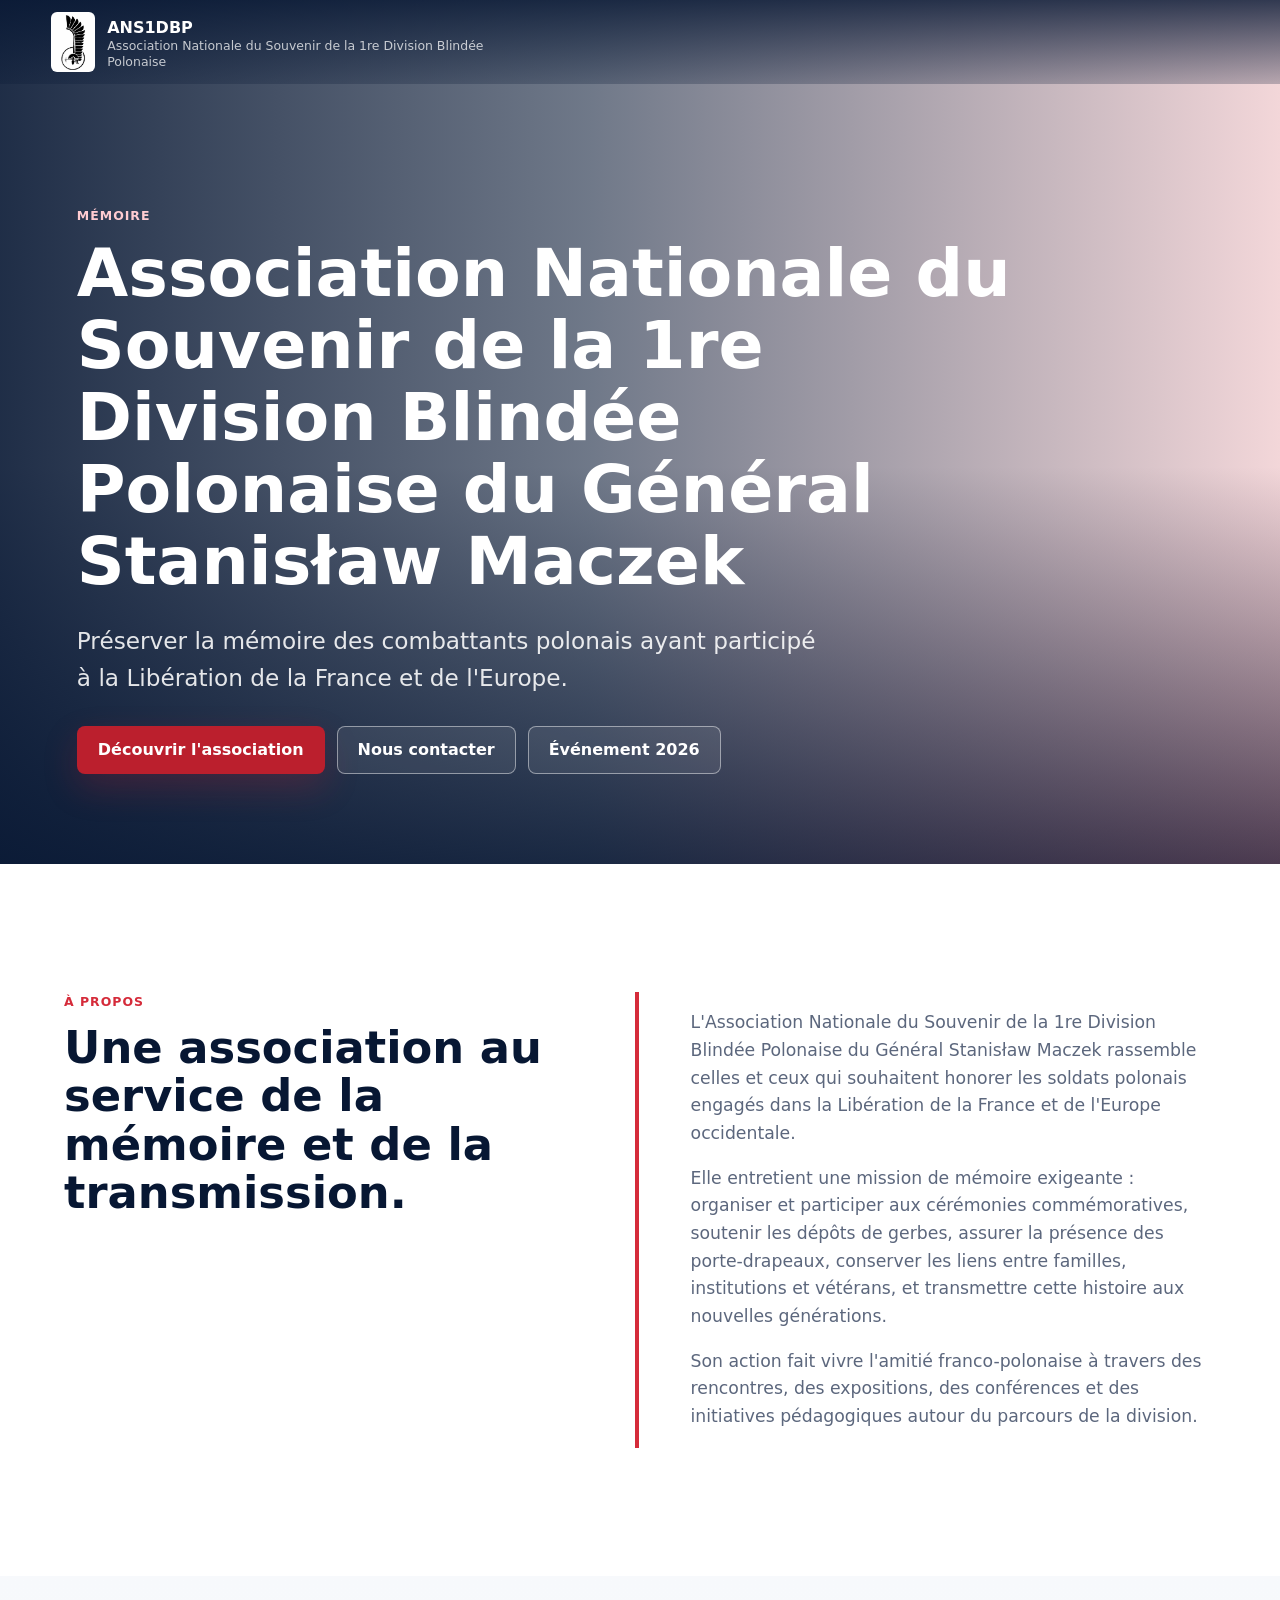
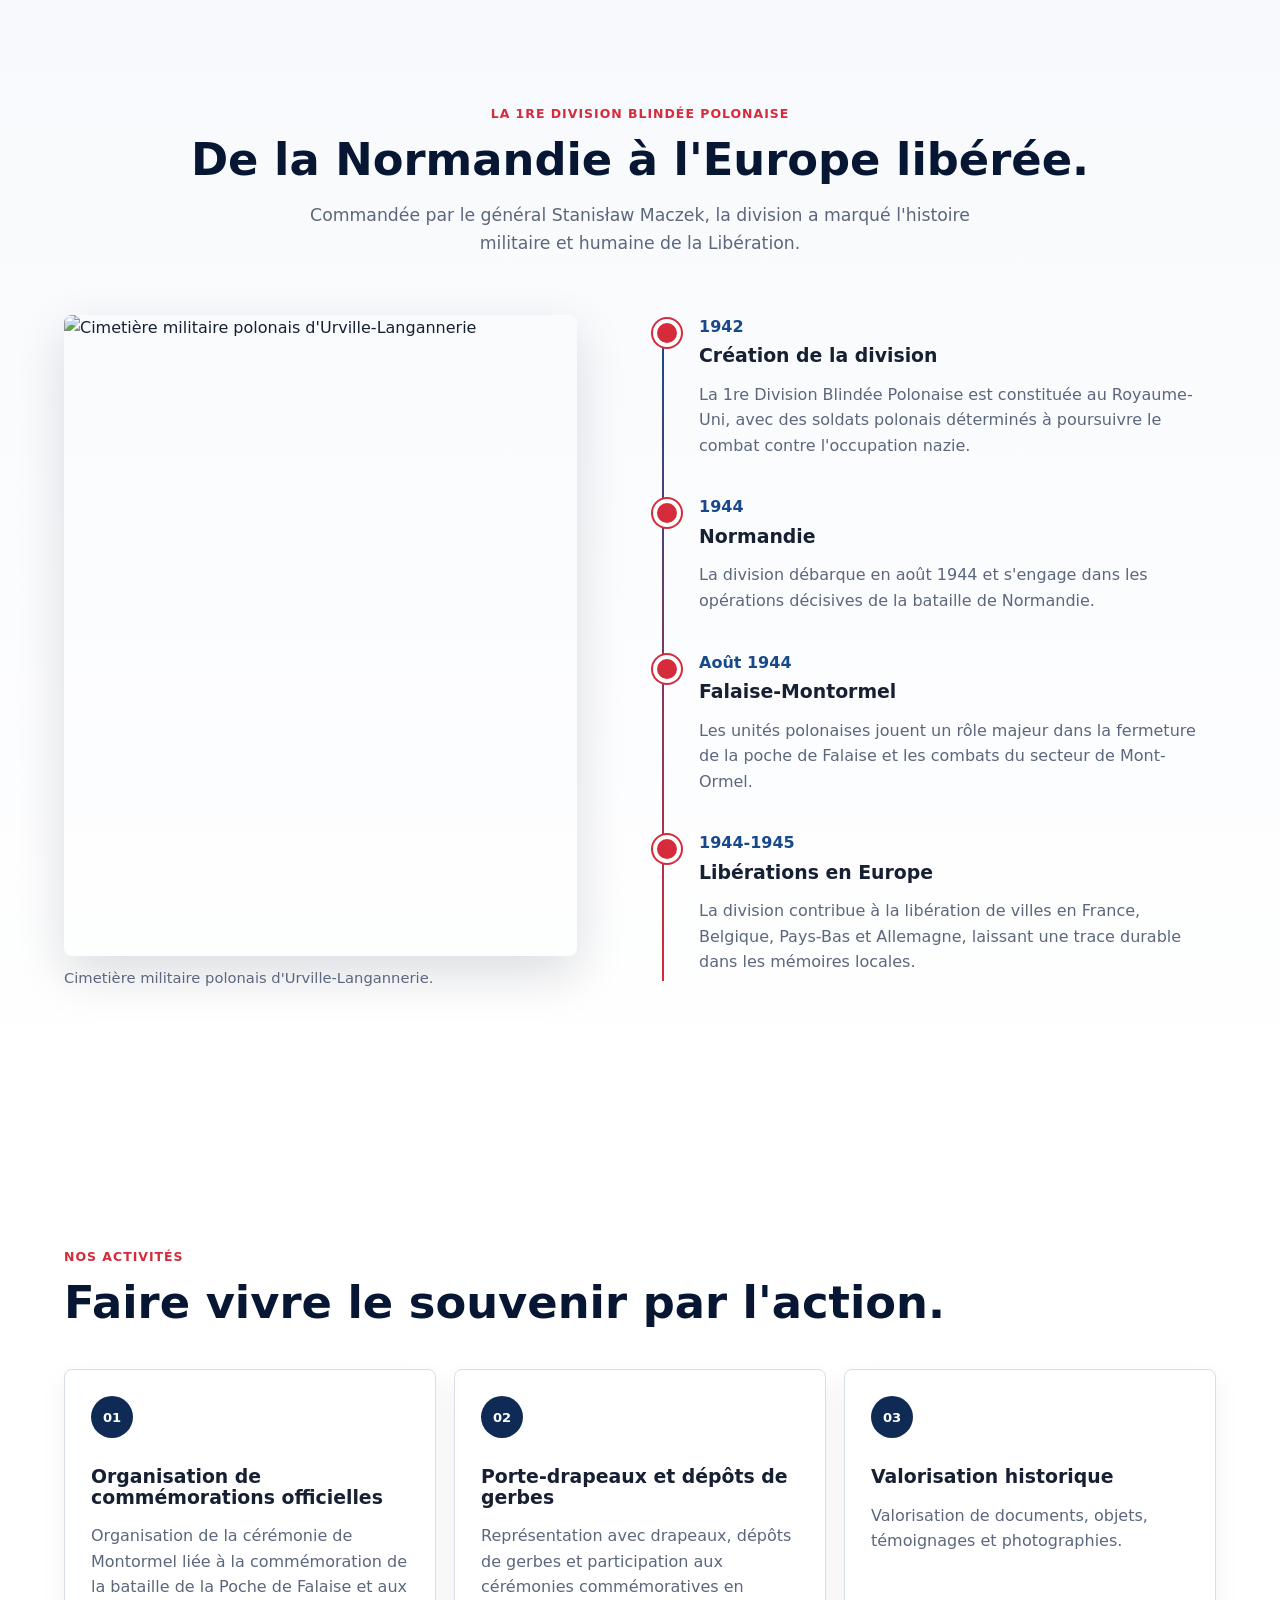
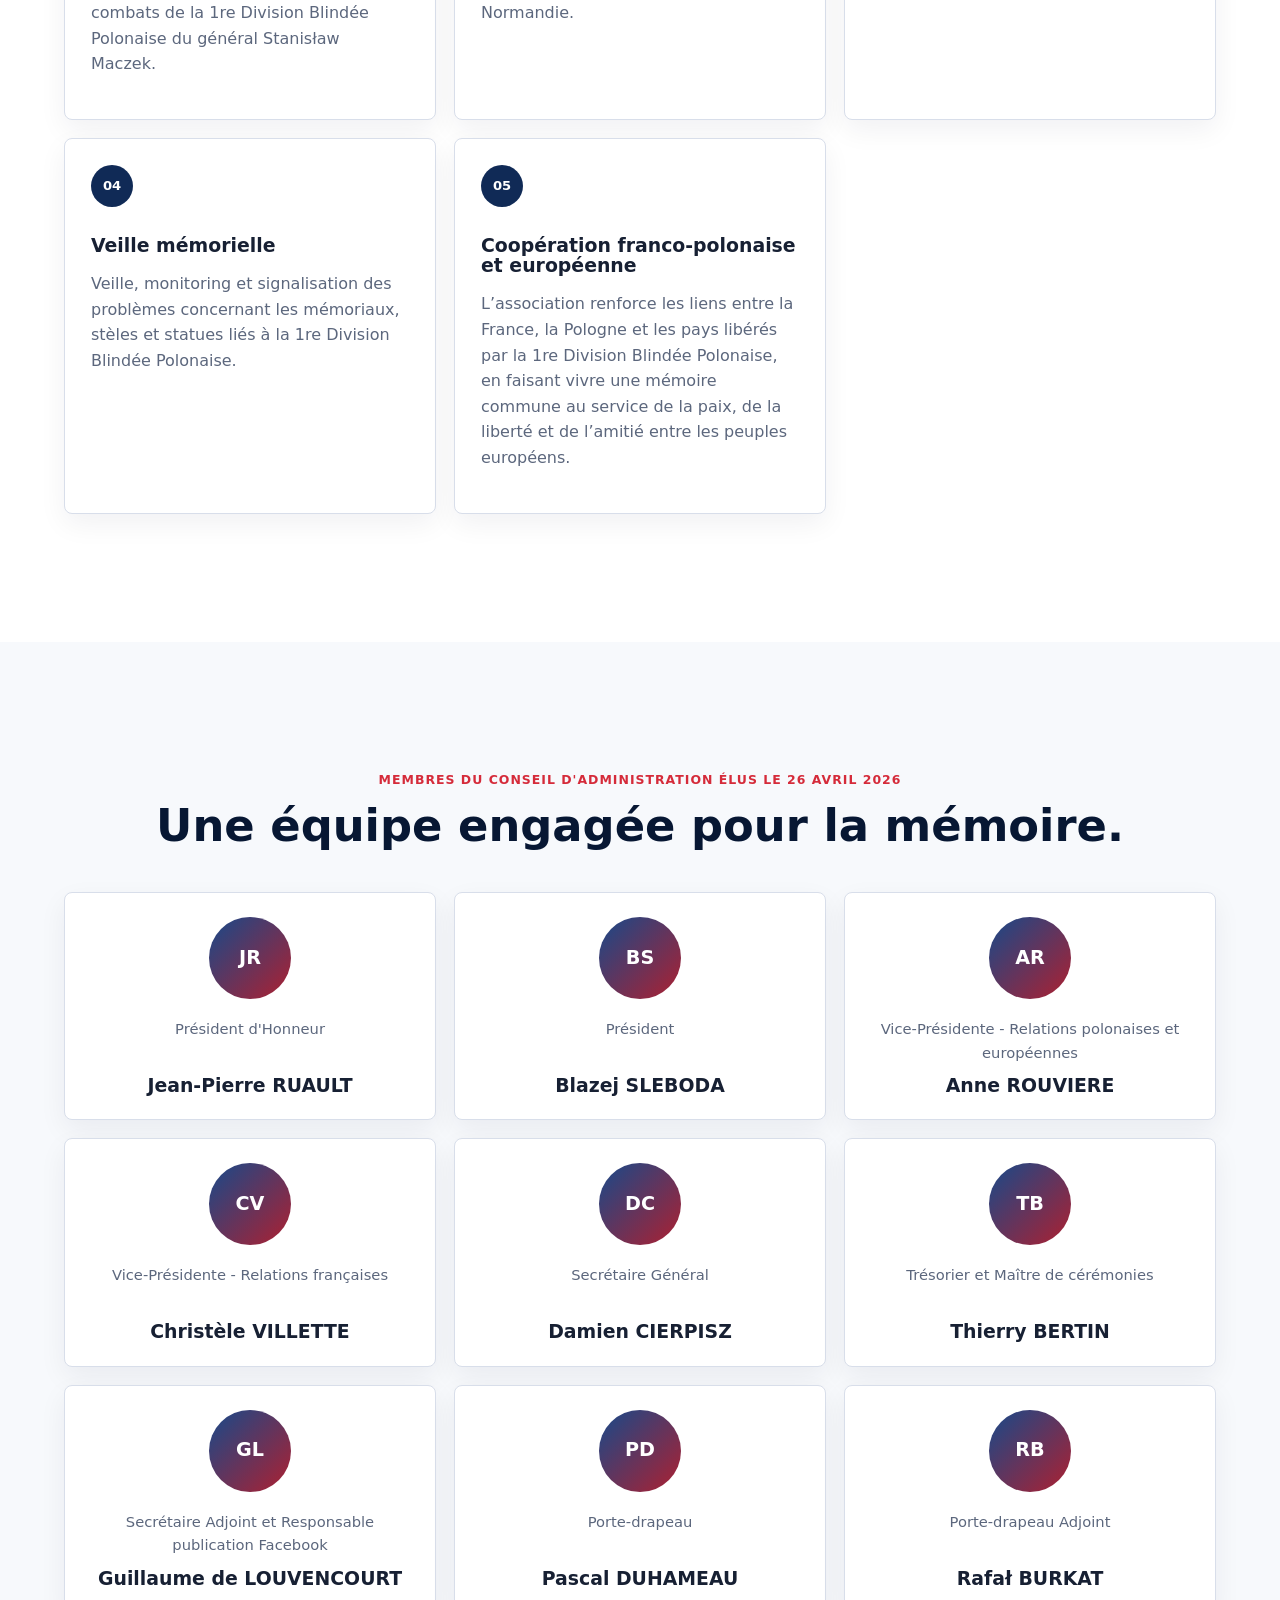
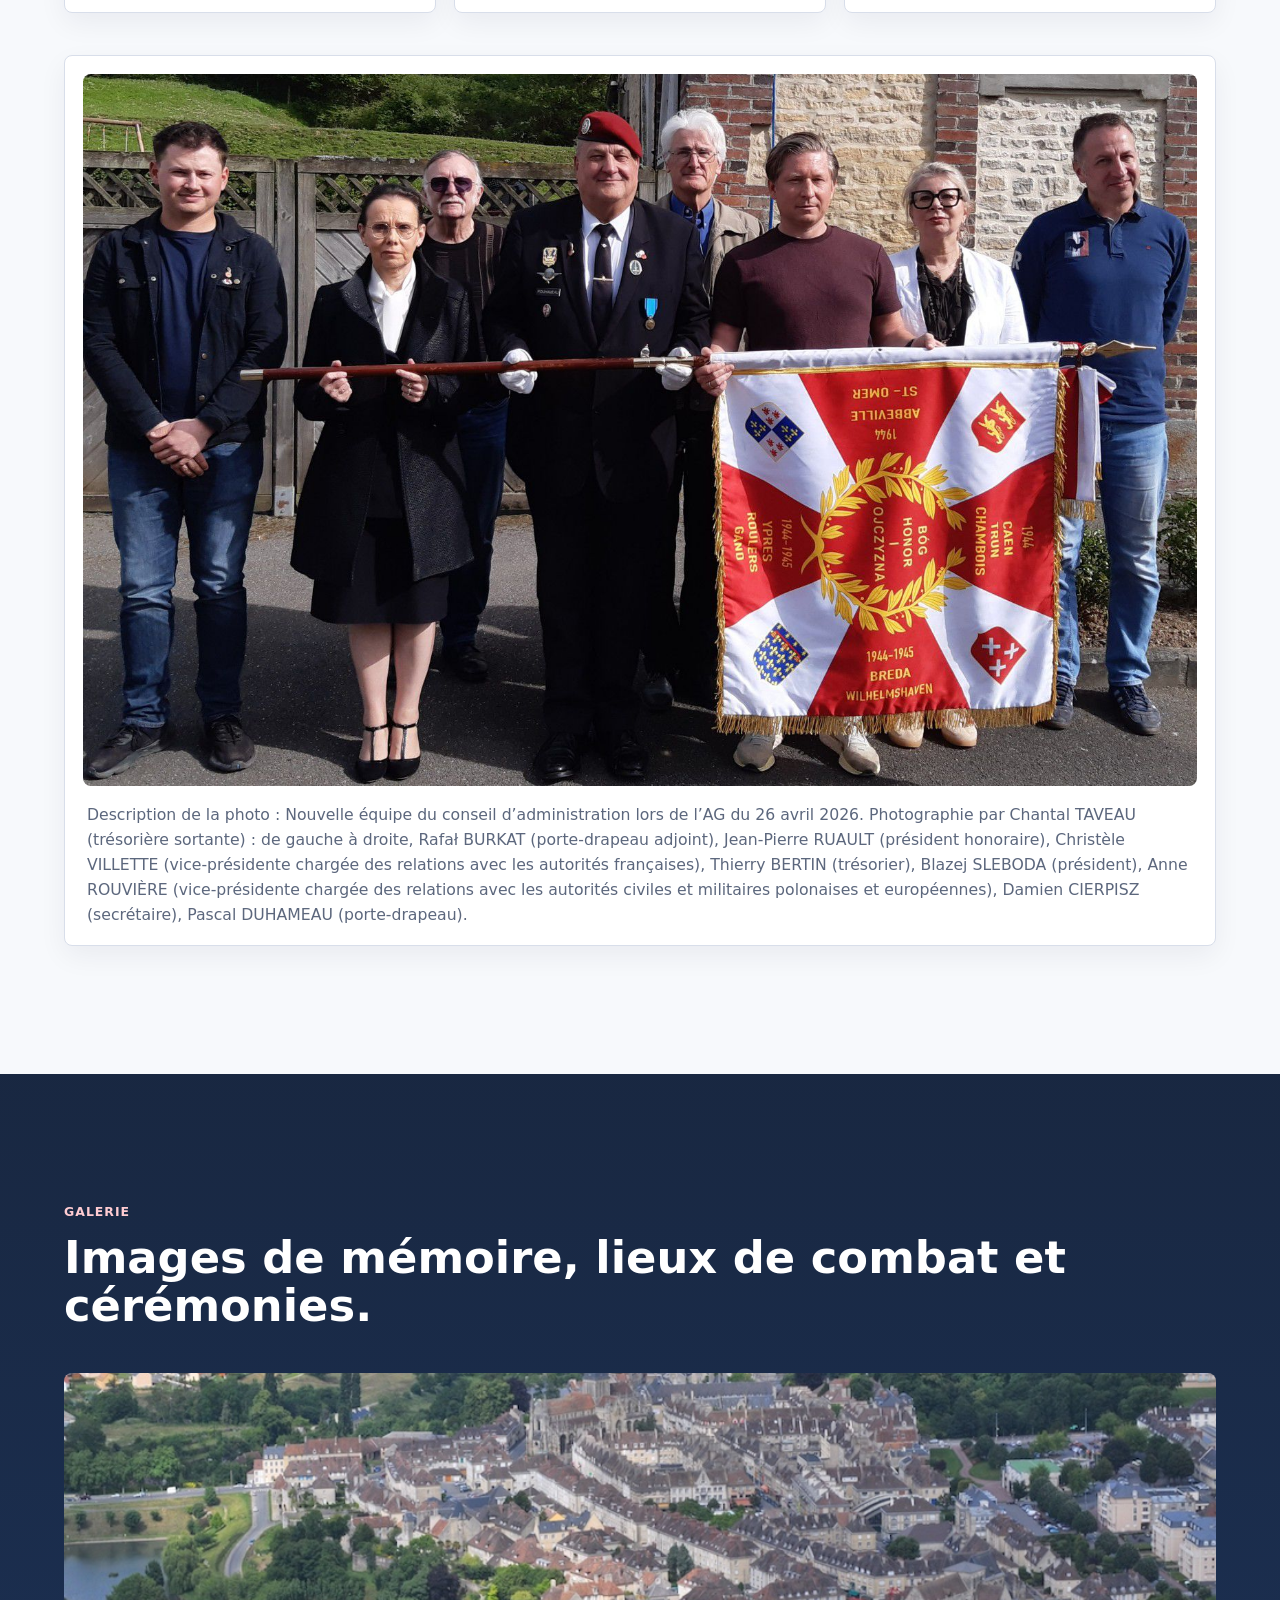
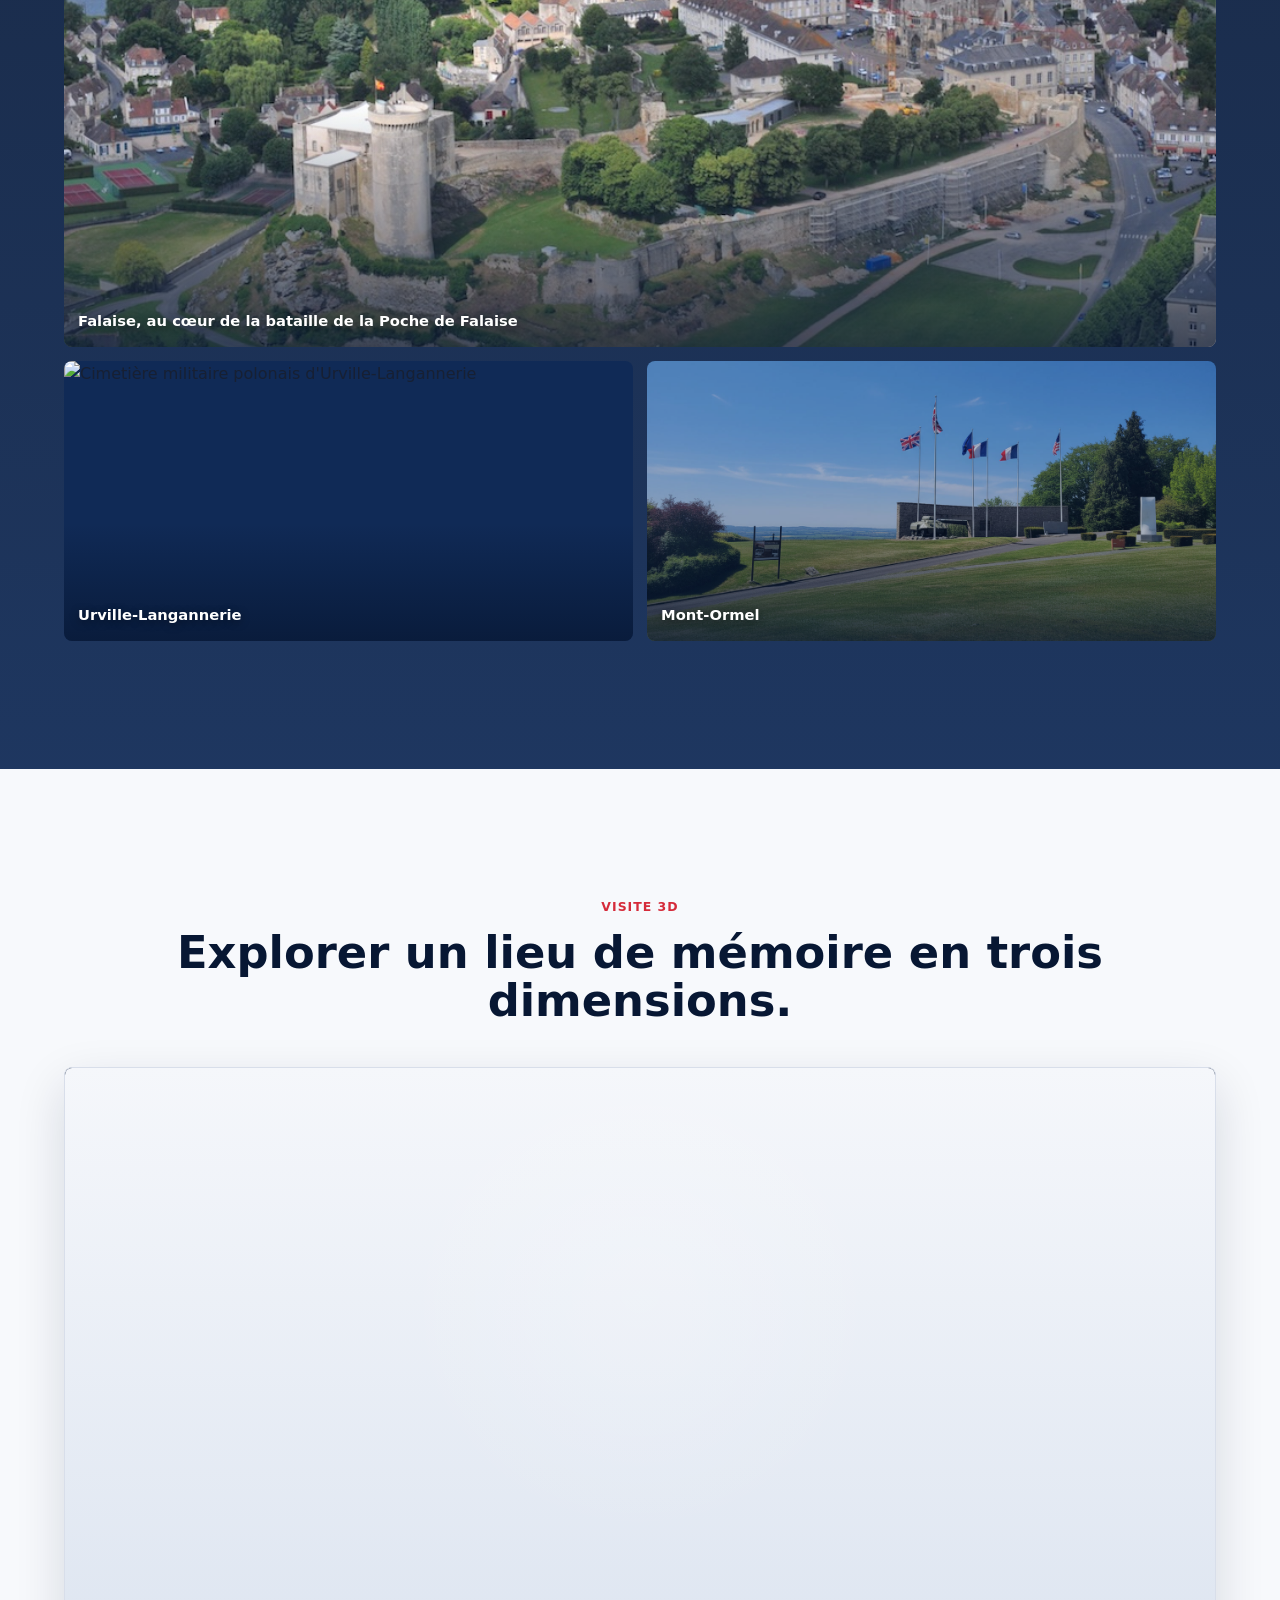
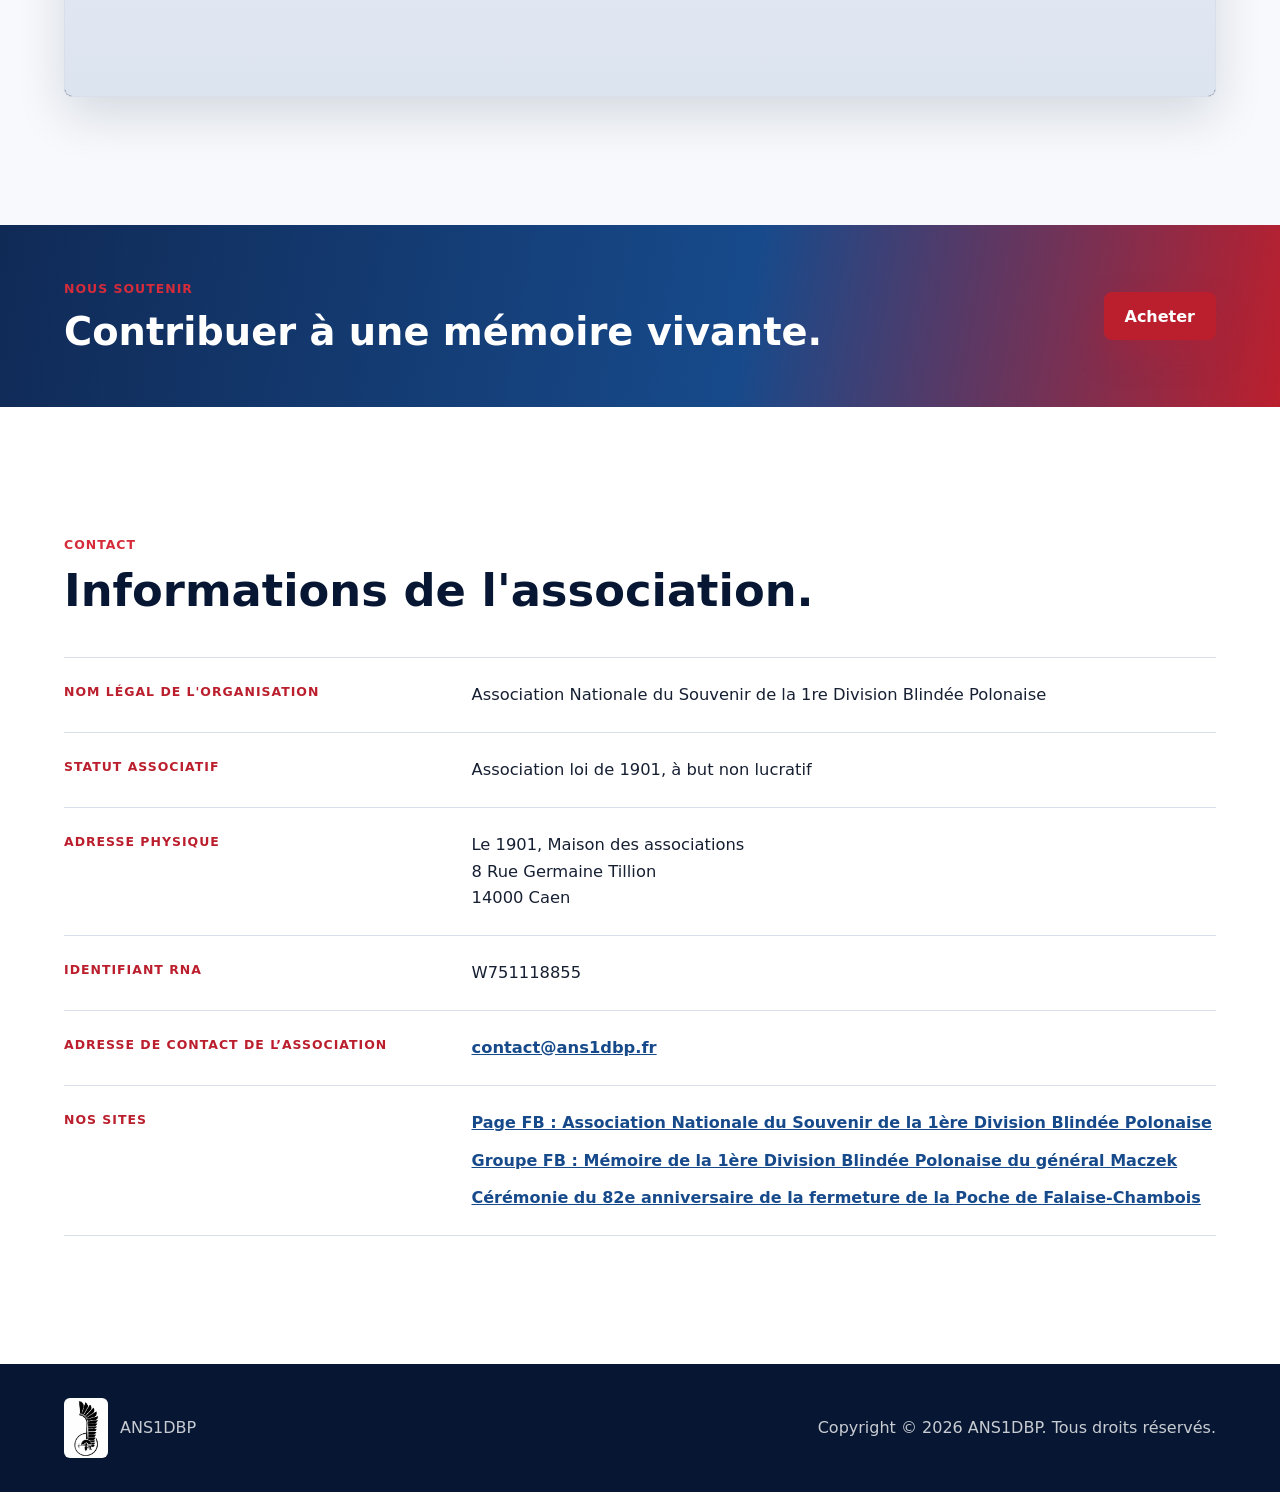
==== index.html @ 65d30155 "Improve and add informations" ====
<!doctype html>
<html lang="fr">
  <head>
    <meta charset="utf-8">
    <meta name="viewport" content="width=device-width, initial-scale=1">
    <title>ANS1DBP | Souvenir de la 1re Division Blindée Polonaise</title>
    <meta name="description" content="Site officiel de l'Association Nationale du Souvenir de la 1re Division Blindée Polonaise du Général Stanisław Maczek. Mémoire, cérémonies, transmission et amitié franco-polonaise.">
    <meta name="theme-color" content="#102a56">
    <meta property="og:title" content="Association Nationale du Souvenir de la 1re Division Blindée Polonaise">
    <meta property="og:description" content="Préserver la mémoire des combattants polonais ayant participé à la Libération de la France et de l'Europe.">
    <meta property="og:type" content="website">
    <meta property="og:image" content="assets/Monument_1st_armoured_polish_division_Normandy_Dday.jpg">
    <link rel="icon" href="favicon.svg" type="image/svg+xml">
    <link rel="preload" href="assets/Monument_1st_armoured_polish_division_Normandy_Dday.jpg" as="image">
    <link rel="stylesheet" href="styles.css?v=sites-list">
  </head>
  <body>
    <a class="skip-link" href="#main">Aller au contenu principal</a>

    <header class="site-header" data-header>
      <a class="brand" href="#accueil" aria-label="Accueil ANS1DBP">
        <img src="assets/1_pancerna_gen_Maczka.gif" alt="" width="44" height="60">
        <span>
          <strong>ANS1DBP</strong>
          <small>Association Nationale du Souvenir de la 1re Division Blindée Polonaise</small>
        </span>
      </a>
    </header>

    <main id="main">
      <section id="accueil" class="hero section-dark">
        <div class="hero-media" role="img" aria-label="Monument de la 1re Division Blindée Polonaise en Normandie"></div>
        <div class="hero-overlay"></div>
        <div class="hero-content reveal">
          <p class="kicker">Mémoire</p>
          <h1>Association Nationale du Souvenir de la 1re Division Blindée Polonaise du Général Stanisław Maczek</h1>
          <p class="hero-subtitle">Préserver la mémoire des combattants polonais ayant participé à la Libération de la France et de l'Europe.</p>
          <div class="hero-actions">
            <a class="button button-primary" href="#association">Découvrir l'association</a>
            <a class="button button-secondary" href="#contact">Nous contacter</a>
            <a class="button button-secondary" href="2026-invitation-urville.html" target="_blank" rel="noopener">Événement 2026</a>
          </div>
        </div>
      </section>

      <section id="association" class="section about-section">
        <div class="section-inner two-column">
          <div class="section-heading reveal">
            <p class="kicker">À propos</p>
            <h2>Une association au service de la mémoire et de la transmission.</h2>
          </div>
          <div class="text-panel reveal">
            <p>L'Association Nationale du Souvenir de la 1re Division Blindée Polonaise du Général Stanisław Maczek rassemble celles et ceux qui souhaitent honorer les soldats polonais engagés dans la Libération de la France et de l'Europe occidentale.</p>
            <p>Elle entretient une mission de mémoire exigeante : organiser et participer aux cérémonies commémoratives, soutenir les dépôts de gerbes, assurer la présence des porte-drapeaux, conserver les liens entre familles, institutions et vétérans, et transmettre cette histoire aux nouvelles générations.</p>
            <p>Son action fait vivre l'amitié franco-polonaise à travers des rencontres, des expositions, des conférences et des initiatives pédagogiques autour du parcours de la division.</p>
          </div>
        </div>
      </section>

      <section id="division" class="section history-section">
        <div class="section-inner">
          <div class="section-heading centered reveal">
            <p class="kicker">La 1re Division Blindée Polonaise</p>
            <h2>De la Normandie à l'Europe libérée.</h2>
            <p>Commandée par le général Stanisław Maczek, la division a marqué l'histoire militaire et humaine de la Libération.</p>
          </div>

          <div class="history-layout">
            <figure class="history-photo reveal">
              <img src="assets/Cimetière_polonais_de_Langannerie.jpg" alt="Cimetière militaire polonais d'Urville-Langannerie" loading="lazy">
              <figcaption>Cimetière militaire polonais d'Urville-Langannerie.</figcaption>
            </figure>
            <div class="timeline" aria-label="Frise chronologique de la 1re Division Blindée Polonaise">
              <article class="timeline-item reveal">
                <span class="timeline-year">1942</span>
                <h3>Création de la division</h3>
                <p>La 1re Division Blindée Polonaise est constituée au Royaume-Uni, avec des soldats polonais déterminés à poursuivre le combat contre l'occupation nazie.</p>
              </article>
              <article class="timeline-item reveal">
                <span class="timeline-year">1944</span>
                <h3>Normandie</h3>
                <p>La division débarque en août 1944 et s'engage dans les opérations décisives de la bataille de Normandie.</p>
              </article>
              <article class="timeline-item reveal">
                <span class="timeline-year">Août 1944</span>
                <h3>Falaise-Montormel</h3>
                <p>Les unités polonaises jouent un rôle majeur dans la fermeture de la poche de Falaise et les combats du secteur de Mont-Ormel.</p>
              </article>
              <article class="timeline-item reveal">
                <span class="timeline-year">1944-1945</span>
                <h3>Libérations en Europe</h3>
                <p>La division contribue à la libération de villes en France, Belgique, Pays-Bas et Allemagne, laissant une trace durable dans les mémoires locales.</p>
              </article>
            </div>
          </div>
        </div>
      </section>

      <section id="activites" class="section activities-section">
        <div class="section-inner">
          <div class="section-heading reveal">
            <p class="kicker">Nos activités</p>
            <h2>Faire vivre le souvenir par l'action.</h2>
          </div>
          <div class="card-grid">
            <article class="activity-card reveal"><span class="card-icon">01</span><h3>Organisation de commémorations officielles</h3><p>Organisation de la cérémonie de Montormel liée à la commémoration de la bataille de la Poche de Falaise et aux combats de la 1re Division Blindée Polonaise du général Stanisław Maczek.</p></article>
            <article class="activity-card reveal"><span class="card-icon">02</span><h3>Porte-drapeaux et dépôts de gerbes</h3><p>Représentation avec drapeaux, dépôts de gerbes et participation aux cérémonies commémoratives en Normandie.</p></article>
            <article class="activity-card reveal"><span class="card-icon">03</span><h3>Valorisation historique</h3><p>Valorisation de documents, objets, témoignages et photographies.</p></article>
            <article class="activity-card reveal"><span class="card-icon">04</span><h3>Veille mémorielle</h3><p>Veille, monitoring et signalisation des problèmes concernant les mémoriaux, stèles et statues liés à la 1re Division Blindée Polonaise.</p></article>
            <article class="activity-card reveal"><span class="card-icon">05</span><h3>Coopération franco-polonaise et européenne</h3><p>L’association renforce les liens entre la France, la Pologne et les pays libérés par la 1re Division Blindée Polonaise, en faisant vivre une mémoire commune au service de la paix, de la liberté et de l’amitié entre les peuples européens.</p></article>
          </div>
        </div>
      </section>

      <section id="bureau" class="section board-section">
        <div class="section-inner">
          <div class="section-heading centered reveal">
            <p class="kicker">Membres du conseil d'administration élus le 26 avril 2026</p>
            <h2>Une équipe engagée pour la mémoire.</h2>
          </div>
          <div class="board-grid">
            <article class="person-card reveal"><div class="avatar">JR</div><p>Président d'Honneur</p><h3>Jean-Pierre RUAULT</h3></article>
            <article class="person-card reveal"><div class="avatar">BS</div><p>Président</p><h3>Blazej SLEBODA</h3></article>
            <article class="person-card reveal"><div class="avatar">AR</div><p>Vice-Présidente - Relations polonaises et européennes</p><h3>Anne ROUVIERE</h3></article>
            <article class="person-card reveal"><div class="avatar">CV</div><p>Vice-Présidente - Relations françaises</p><h3>Christèle VILLETTE</h3></article>
            <article class="person-card reveal"><div class="avatar">DC</div><p>Secrétaire Général</p><h3>Damien CIERPISZ</h3></article>
            <article class="person-card reveal"><div class="avatar">TB</div><p>Trésorier et Maître de cérémonies</p><h3>Thierry BERTIN</h3></article>
            <article class="person-card reveal"><div class="avatar">GL</div><p>Secrétaire Adjoint et Responsable publication Facebook</p><h3>Guillaume de LOUVENCOURT</h3></article>
            <article class="person-card reveal"><div class="avatar">PD</div><p>Porte-drapeau</p><h3>Pascal DUHAMEAU</h3></article>
            <article class="person-card reveal"><div class="avatar">RB</div><p>Porte-drapeau Adjoint</p><h3>Rafał BURKAT</h3></article>
          </div>
          <figure class="board-photo reveal">
            <img src="assets/ANS1DBP_CA_2026_04_26.jpeg" alt="Nouvelle équipe du conseil d'administration de l'ANS1DBP lors de l'assemblée générale du 26 avril 2026" loading="lazy">
            <figcaption>Description de la photo : Nouvelle équipe du conseil d’administration lors de l’AG du 26 avril 2026. Photographie par Chantal TAVEAU (trésorière sortante) : de gauche à droite, Rafał BURKAT (porte-drapeau adjoint), Jean-Pierre RUAULT (président honoraire), Christèle VILLETTE (vice-présidente chargée des relations avec les autorités françaises), Thierry BERTIN (trésorier), Blazej SLEBODA (président), Anne ROUVIÈRE (vice-présidente chargée des relations avec les autorités civiles et militaires polonaises et européennes), Damien CIERPISZ (secrétaire), Pascal DUHAMEAU (porte-drapeau).</figcaption>
          </figure>
        </div>
      </section>

      <section id="galerie" class="section gallery-section section-dark">
        <div class="section-inner">
          <div class="section-heading reveal">
            <p class="kicker">Galerie</p>
            <h2>Images de mémoire, lieux de combat et cérémonies.</h2>
          </div>
          <div class="gallery-grid">
            <figure class="gallery-item large reveal"><img src="assets/Chateau_de_falaise_et_centre.jpeg" alt="Château de Falaise et centre-ville" loading="lazy"><figcaption>Falaise, au cœur de la bataille de la Poche de Falaise</figcaption></figure>
            <figure class="gallery-item reveal"><img src="assets/Cimetière_polonais_de_Langannerie.jpg" alt="Cimetière militaire polonais d'Urville-Langannerie" loading="lazy"><figcaption>Urville-Langannerie</figcaption></figure>
            <figure class="gallery-item reveal image-backed montormel"><figcaption>Mont-Ormel</figcaption></figure>
          </div>
        </div>
      </section>

      <section id="visite-3d" class="section polycam-section">
        <div class="section-inner">
          <div class="section-heading centered reveal">
            <p class="kicker">Visite 3D</p>
            <h2>Explorer un lieu de mémoire en trois dimensions.</h2>
          </div>
          <div class="polycam-frame reveal">
            <model-viewer
              src="assets/22_05_2026_gen_maczek.glb"
              alt="Modèle 3D du monument du général Maczek"
              camera-controls
              auto-rotate
              shadow-intensity="0.8"
              exposure="1"
              loading="lazy"></model-viewer>
          </div>
        </div>
      </section>

      <section id="soutenir" class="support-band">
        <div class="section-inner support-content reveal">
          <div>
            <p class="kicker">Nous soutenir</p>
            <h2>Contribuer à une mémoire vivante.</h2>
          </div>
          <div class="support-actions" aria-label="Actions de soutien">
            <a class="button button-primary" href="#contact">Acheter</a>
          </div>
        </div>
      </section>

      <section id="contact" class="section contact-section">
        <div class="section-inner">
          <div class="section-heading reveal">
            <p class="kicker">Contact</p>
            <h2>Informations de l'association.</h2>
          </div>
          <div class="contact-details reveal" role="list">
            <article class="contact-card" role="listitem">
              <span class="contact-label">Nom légal de l'organisation</span>
              <p>Association Nationale du Souvenir de la 1re Division Blindée Polonaise</p>
            </article>
            <article class="contact-card" role="listitem">
              <span class="contact-label">Statut associatif</span>
              <p>Association loi de 1901, à but non lucratif</p>
            </article>
            <article class="contact-card" role="listitem">
              <span class="contact-label">Adresse physique</span>
              <p>Le 1901, Maison des associations<br>8 Rue Germaine Tillion<br>14000 Caen</p>
            </article>
            <article class="contact-card" role="listitem">
              <span class="contact-label">Identifiant RNA</span>
              <p>W751118855</p>
            </article>
            <article class="contact-card" role="listitem">
              <span class="contact-label">Adresse de contact de l’association</span>
              <p><a href="mailto:contact@ans1dbp.fr">contact@ans1dbp.fr</a></p>
            </article>
            <article class="contact-card social-card" role="listitem">
              <span class="contact-label">Nos sites</span>
              <ul class="site-list">
                <li>
                  <a href="https://www.facebook.com/ans1dbp" rel="noopener">Page FB : Association Nationale du Souvenir de la 1ère Division Blindée Polonaise</a>
                </li>
                <li>
                  <a href="https://www.facebook.com/groups/1500442536838044" rel="noopener">Groupe FB : Mémoire de la 1ère Division Blindée Polonaise du général Maczek</a>
                </li>
                <li>
                  <a href="2026-invitation-urville.html" target="_blank" rel="noopener">Cérémonie du 82e anniversaire de la fermeture de la Poche de Falaise-Chambois</a>
                </li>
              </ul>
            </article>
          </div>
        </div>
      </section>
    </main>

    <footer class="site-footer">
      <div class="footer-inner">
        <a class="footer-brand" href="#accueil">
          <img src="assets/1_pancerna_gen_Maczka.gif" alt="" width="38" height="52">
          <span>ANS1DBP</span>
        </a>
        <p>Copyright © <span data-year></span> ANS1DBP. Tous droits réservés.</p>
      </div>
    </footer>

    <script type="module" src="https://unpkg.com/@google/model-viewer/dist/model-viewer.min.js"></script>
    <script src="script.js"></script>
    <elevenlabs-convai agent-id="agent_2101kt4h9e4yehzry2tjf9kcpa4r"></elevenlabs-convai><script src="https://unpkg.com/@elevenlabs/convai-widget-embed" async type="text/javascript"></script>
  </body>
</html>
---- styles.css ----
:root {
  --blue-950: #071733;
  --blue-900: #102a56;
  --blue-700: #174a8b;
  --blue-100: #eaf1fb;
  --red-700: #bb1f2d;
  --red-600: #d52b3a;
  --white: #ffffff;
  --ink: #172033;
  --muted: #5c677d;
  --line: #d8deea;
  --surface: #f7f9fc;
  --shadow: 0 18px 50px rgba(7, 23, 51, 0.14);
  --radius: 8px;
  --header-height: 82px;
}

* {
  box-sizing: border-box;
}

html {
  scroll-behavior: smooth;
  scroll-padding-top: 0;
}

body {
  margin: 0;
  color: var(--ink);
  background: var(--white);
  font-family: Inter, ui-sans-serif, system-ui, -apple-system, BlinkMacSystemFont, "Segoe UI", sans-serif;
  line-height: 1.6;
}

img {
  display: block;
  max-width: 100%;
}

a {
  color: inherit;
}

button,
input,
textarea {
  font: inherit;
}

:focus-visible {
  outline: 3px solid rgba(213, 43, 58, 0.5);
  outline-offset: 3px;
}

.skip-link {
  position: fixed;
  left: 16px;
  top: 12px;
  z-index: 100;
  transform: translateY(-150%);
  background: var(--white);
  color: var(--blue-900);
  padding: 10px 14px;
  border-radius: var(--radius);
  font-weight: 800;
}

.skip-link:focus {
  transform: translateY(0);
}

.site-header {
  position: absolute;
  inset: 0 0 auto;
  z-index: 50;
  min-height: var(--header-height);
  display: flex;
  align-items: center;
  justify-content: flex-start;
  gap: 24px;
  padding: 12px clamp(18px, 4vw, 56px);
  color: var(--white);
  background: linear-gradient(180deg, rgba(7, 23, 51, 0.82), rgba(7, 23, 51, 0.25));
}

.brand,
.footer-brand {
  display: inline-flex;
  align-items: center;
  gap: 12px;
  text-decoration: none;
}

.brand span {
  max-width: min(430px, 42vw);
}

.brand img,
.footer-brand img {
  width: 44px;
  height: 60px;
  border-radius: 6px;
  object-fit: contain;
}

.brand strong,
.footer-brand span {
  display: block;
  font-size: 1rem;
  letter-spacing: 0;
}

.brand small {
  display: block;
  color: rgba(255, 255, 255, 0.74);
  font-size: 0.78rem;
  line-height: 1.25;
  margin-top: -2px;
}

.hero {
  position: relative;
  min-height: 96svh;
  display: grid;
  align-items: end;
  overflow: hidden;
  padding: 150px clamp(20px, 6vw, 80px) 90px;
}

.hero-media,
.hero-overlay {
  position: absolute;
  inset: 0;
}

.hero-media {
  background-image: url("assets/Monument_1st_armoured_polish_division_Normandy_Dday.jpg");
  background-size: cover;
  background-position: center 32%;
  transform: scale(1.02);
}

.hero-overlay {
  background:
    linear-gradient(90deg, rgba(7, 23, 51, 0.9), rgba(7, 23, 51, 0.58) 46%, rgba(187, 31, 45, 0.18)),
    linear-gradient(0deg, rgba(7, 23, 51, 0.82), transparent 46%);
}

.hero-content {
  position: relative;
  max-width: 1080px;
  color: var(--white);
}

.kicker {
  margin: 0 0 12px;
  color: var(--red-600);
  font-size: 0.78rem;
  font-weight: 900;
  letter-spacing: 0.08em;
  text-transform: uppercase;
}

.section-dark .kicker,
.hero .kicker {
  color: #ffccd2;
}

h1,
h2,
h3,
p {
  overflow-wrap: anywhere;
}

h1,
h2,
h3 {
  margin: 0;
  line-height: 1.08;
}

h1 {
  max-width: 980px;
  font-size: clamp(2.15rem, 5.2vw, 5.7rem);
  font-weight: 900;
}

h2 {
  font-size: clamp(2rem, 3.5vw, 4rem);
  font-weight: 900;
  color: var(--blue-950);
}

h3 {
  font-size: 1.18rem;
}

.hero-subtitle {
  max-width: 760px;
  margin: 24px 0 0;
  font-size: clamp(1.08rem, 2vw, 1.45rem);
  color: rgba(255, 255, 255, 0.88);
}

.button {
  display: inline-flex;
  align-items: center;
  justify-content: center;
  min-height: 48px;
  padding: 12px 20px;
  border: 1px solid transparent;
  border-radius: var(--radius);
  text-decoration: none;
  font-weight: 850;
  line-height: 1.2;
  transition: transform 160ms ease, background 160ms ease, border-color 160ms ease;
}

.button:hover {
  transform: translateY(-2px);
}

.button-primary {
  color: var(--white);
  background: var(--red-700);
  box-shadow: 0 14px 34px rgba(187, 31, 45, 0.24);
}

.button-secondary {
  color: var(--white);
  border-color: rgba(255, 255, 255, 0.46);
  background: rgba(255, 255, 255, 0.08);
}

.button-light {
  color: var(--blue-900);
  background: var(--white);
}

.button-outline {
  color: var(--white);
  border-color: rgba(255, 255, 255, 0.45);
}

.hero-actions,
.support-actions {
  display: flex;
  flex-wrap: wrap;
  gap: 12px;
  margin-top: 30px;
}

.section {
  padding: clamp(72px, 10vw, 132px) clamp(20px, 5vw, 72px);
}

.section-inner {
  width: min(1180px, 100%);
  margin: 0 auto;
}

.two-column {
  display: grid;
  grid-template-columns: minmax(0, 0.92fr) minmax(0, 1.08fr);
  gap: clamp(32px, 6vw, 80px);
  align-items: start;
}

.section-heading p:not(.kicker) {
  max-width: 720px;
  margin: 18px auto 0;
  color: var(--muted);
  font-size: 1.08rem;
}

.centered {
  text-align: center;
}

.text-panel {
  padding-left: clamp(20px, 4vw, 52px);
  border-left: 4px solid var(--red-600);
  color: var(--muted);
  font-size: 1.08rem;
}

.history-section {
  background:
    linear-gradient(180deg, var(--surface), var(--white));
}

.history-layout {
  display: grid;
  grid-template-columns: minmax(260px, 0.95fr) minmax(0, 1.05fr);
  gap: clamp(34px, 6vw, 72px);
  align-items: center;
  margin-top: 56px;
}

.history-photo {
  margin: 0;
}

.history-photo img {
  width: 100%;
  aspect-ratio: 4 / 5;
  object-fit: cover;
  border-radius: var(--radius);
  box-shadow: var(--shadow);
}

figcaption {
  margin-top: 10px;
  color: var(--muted);
  font-size: 0.92rem;
}

.timeline {
  position: relative;
  display: grid;
  gap: 20px;
}

.timeline::before {
  content: "";
  position: absolute;
  left: 13px;
  top: 10px;
  bottom: 10px;
  width: 2px;
  background: linear-gradient(var(--blue-700), var(--red-600));
}

.timeline-item {
  position: relative;
  padding: 0 0 0 50px;
}

.timeline-item::before {
  content: "";
  position: absolute;
  left: 4px;
  top: 5px;
  width: 20px;
  height: 20px;
  border: 4px solid var(--white);
  border-radius: 50%;
  background: var(--red-600);
  box-shadow: 0 0 0 2px var(--red-600);
}

.timeline-year {
  display: inline-block;
  margin-bottom: 6px;
  color: var(--blue-700);
  font-weight: 900;
}

.timeline-item p,
.activity-card p,
.person-card p {
  color: var(--muted);
}

.card-grid,
.board-grid {
  display: grid;
  grid-template-columns: repeat(3, minmax(0, 1fr));
  gap: 18px;
  margin-top: 42px;
}

.activity-card,
.person-card {
  border: 1px solid var(--line);
  border-radius: var(--radius);
  background: var(--white);
  box-shadow: 0 10px 28px rgba(7, 23, 51, 0.06);
}

.activity-card {
  min-height: 218px;
  padding: 26px;
}

.card-icon {
  display: inline-grid;
  place-items: center;
  width: 42px;
  height: 42px;
  margin-bottom: 28px;
  border-radius: 50%;
  color: var(--white);
  background: var(--blue-900);
  font-weight: 900;
  font-size: 0.82rem;
}

.board-section {
  background: var(--surface);
}

.person-card {
  padding: 24px;
  text-align: center;
}

.avatar {
  display: grid;
  place-items: center;
  width: 82px;
  height: 82px;
  margin: 0 auto 18px;
  border-radius: 50%;
  color: var(--white);
  background:
    linear-gradient(135deg, rgba(23, 74, 139, 0.98), rgba(187, 31, 45, 0.92)),
    var(--blue-900);
  font-weight: 900;
  font-size: 1.2rem;
}

.person-card p {
  min-height: 48px;
  margin: 0 0 10px;
  font-size: 0.92rem;
}

.board-photo {
  margin: 42px 0 0;
  padding: 18px;
  border: 1px solid var(--line);
  border-radius: var(--radius);
  background: var(--white);
  box-shadow: 0 10px 28px rgba(7, 23, 51, 0.06);
}

.board-photo img {
  width: 100%;
  max-height: 720px;
  object-fit: cover;
  border-radius: var(--radius);
}

.board-photo figcaption {
  margin: 16px 4px 0;
  color: var(--muted);
  font-size: 0.98rem;
  line-height: 1.6;
}

.gallery-section {
  background:
    linear-gradient(180deg, rgba(7, 23, 51, 0.93), rgba(16, 42, 86, 0.94)),
    url("assets/Cimetière_polonais_de_Langannerie.jpg") center / cover fixed;
}

.section-dark h2,
.section-dark .section-heading p:not(.kicker) {
  color: var(--white);
}

.gallery-grid {
  display: grid;
  grid-template-columns: repeat(2, minmax(0, 1fr));
  grid-auto-rows: 280px;
  gap: 14px;
  margin-top: 42px;
}

.gallery-item {
  position: relative;
  margin: 0;
  min-height: 0;
  overflow: hidden;
  border-radius: var(--radius);
  background: var(--blue-900);
}

.gallery-item.large {
  grid-column: 1 / -1;
  grid-row: span 2;
}

.gallery-item.portrait img {
  object-fit: contain;
  padding: 28px;
  background: var(--white);
}

.gallery-item img,
.image-backed::before {
  width: 100%;
  height: 100%;
  object-fit: cover;
}

.image-backed::before {
  content: "";
  position: absolute;
  inset: 0;
  background-size: cover;
  background-position: center;
  opacity: 0.72;
}

.montormel::before {
  background-image: url("assets/musee_montormel.jpg");
}

.gallery-item figcaption {
  position: absolute;
  left: 14px;
  right: 14px;
  bottom: 14px;
  z-index: 1;
  margin: 0;
  color: var(--white);
  font-weight: 850;
  text-shadow: 0 2px 10px rgba(0, 0, 0, 0.45);
}

.gallery-item::after {
  content: "";
  position: absolute;
  inset: auto 0 0;
  height: 42%;
  background: linear-gradient(0deg, rgba(7, 23, 51, 0.75), transparent);
}

.polycam-section {
  background: var(--surface);
}

.polycam-frame {
  width: min(1280px, 100%);
  height: min(70vh, 720px);
  min-height: 420px;
  margin: 42px auto 0;
  overflow: hidden;
  border: 1px solid var(--line);
  border-radius: var(--radius);
  background: var(--blue-950);
  box-shadow: var(--shadow);
}

.polycam-frame model-viewer {
  display: block;
  width: 100%;
  height: 100%;
  min-width: 280px;
  min-height: 280px;
  background:
    radial-gradient(circle at 50% 36%, rgba(255, 255, 255, 0.18), transparent 36%),
    linear-gradient(180deg, #f5f7fb, #dce4f0);
}

.support-band {
  padding: 54px clamp(20px, 5vw, 72px);
  color: var(--white);
  background: linear-gradient(100deg, var(--blue-900), var(--blue-700) 58%, var(--red-700));
}

.support-content {
  display: flex;
  align-items: center;
  justify-content: space-between;
  gap: 28px;
}

.support-content h2 {
  color: var(--white);
  font-size: clamp(1.8rem, 3vw, 3.1rem);
}

.support-actions {
  margin-top: 0;
  justify-content: flex-end;
}

.contact-details {
  display: grid;
  gap: 0;
  margin-top: 42px;
  border-top: 1px solid var(--line);
  color: var(--muted);
}

.contact-details a {
  color: var(--blue-700);
  font-weight: 800;
}

.contact-card {
  display: grid;
  grid-template-columns: minmax(180px, 0.34fr) minmax(0, 0.66fr);
  gap: 24px;
  align-items: start;
  padding: 24px 0;
  border-bottom: 1px solid var(--line);
}

.contact-card p {
  margin: 0;
  color: var(--ink);
  font-size: 1.02rem;
}

.contact-label {
  display: block;
  color: var(--red-700);
  font-size: 0.78rem;
  font-weight: 900;
  letter-spacing: 0.08em;
  text-transform: uppercase;
}

.site-list {
  display: grid;
  gap: 12px;
  margin: 0;
  padding: 0;
  list-style: none;
}

.site-list li {
  display: inline-flex;
  align-items: center;
  gap: 10px;
}

.site-list span[aria-hidden="true"] {
  flex: 0 0 auto;
  font-size: 1.35rem;
}

.site-footer {
  color: rgba(255, 255, 255, 0.78);
  background: var(--blue-950);
  padding: 34px clamp(20px, 5vw, 72px);
}

.footer-inner {
  width: min(1180px, 100%);
  margin: 0 auto;
  display: grid;
  grid-template-columns: auto auto;
  justify-content: space-between;
  gap: 24px;
  align-items: center;
}

.site-footer a {
  text-decoration: none;
}

.site-footer a:hover {
  color: var(--white);
}

.site-footer p {
  margin: 0;
}

.reveal {
  opacity: 0;
  transform: translateY(20px);
  transition: opacity 600ms ease, transform 600ms ease;
}

.reveal.is-visible {
  opacity: 1;
  transform: translateY(0);
}

@media (prefers-reduced-motion: reduce) {
  *,
  *::before,
  *::after {
    scroll-behavior: auto !important;
    animation-duration: 0.01ms !important;
    animation-iteration-count: 1 !important;
    transition-duration: 0.01ms !important;
  }

  .reveal {
    opacity: 1;
    transform: none;
  }
}

@media (max-width: 1040px) {
  .card-grid,
  .board-grid {
    grid-template-columns: repeat(2, minmax(0, 1fr));
  }

  .gallery-grid {
    grid-template-columns: repeat(2, minmax(0, 1fr));
  }
}

@media (max-width: 760px) {
  :root {
    --header-height: 74px;
  }

  .site-header {
    padding: 10px 16px;
  }

  .brand img {
    width: 36px;
    height: 50px;
  }

  .brand small {
    display: none;
  }

  .hero {
    min-height: 94svh;
    padding: 126px 18px 78px;
  }

  .hero-media {
    background-position: center top;
  }

  .hero-overlay {
    background:
      linear-gradient(180deg, rgba(7, 23, 51, 0.62), rgba(7, 23, 51, 0.9)),
      linear-gradient(90deg, rgba(187, 31, 45, 0.18), rgba(23, 74, 139, 0.18));
  }

  .button {
    width: 100%;
  }

  .two-column,
  .history-layout {
    grid-template-columns: 1fr;
  }

  .text-panel {
    padding-left: 20px;
  }

  .card-grid,
  .board-grid,
  .gallery-grid {
    grid-template-columns: 1fr;
  }

  .contact-card {
    grid-template-columns: 1fr;
    gap: 8px;
  }

  .gallery-grid {
    grid-auto-rows: 240px;
  }

  .gallery-item.large {
    grid-column: auto;
    grid-row: auto;
  }

  .polycam-frame {
    height: 62vh;
    min-height: 320px;
  }

  .support-content {
    display: block;
  }

  .support-actions {
    justify-content: stretch;
    margin-top: 24px;
  }

  .footer-inner {
    grid-template-columns: 1fr;
    justify-items: start;
  }
}
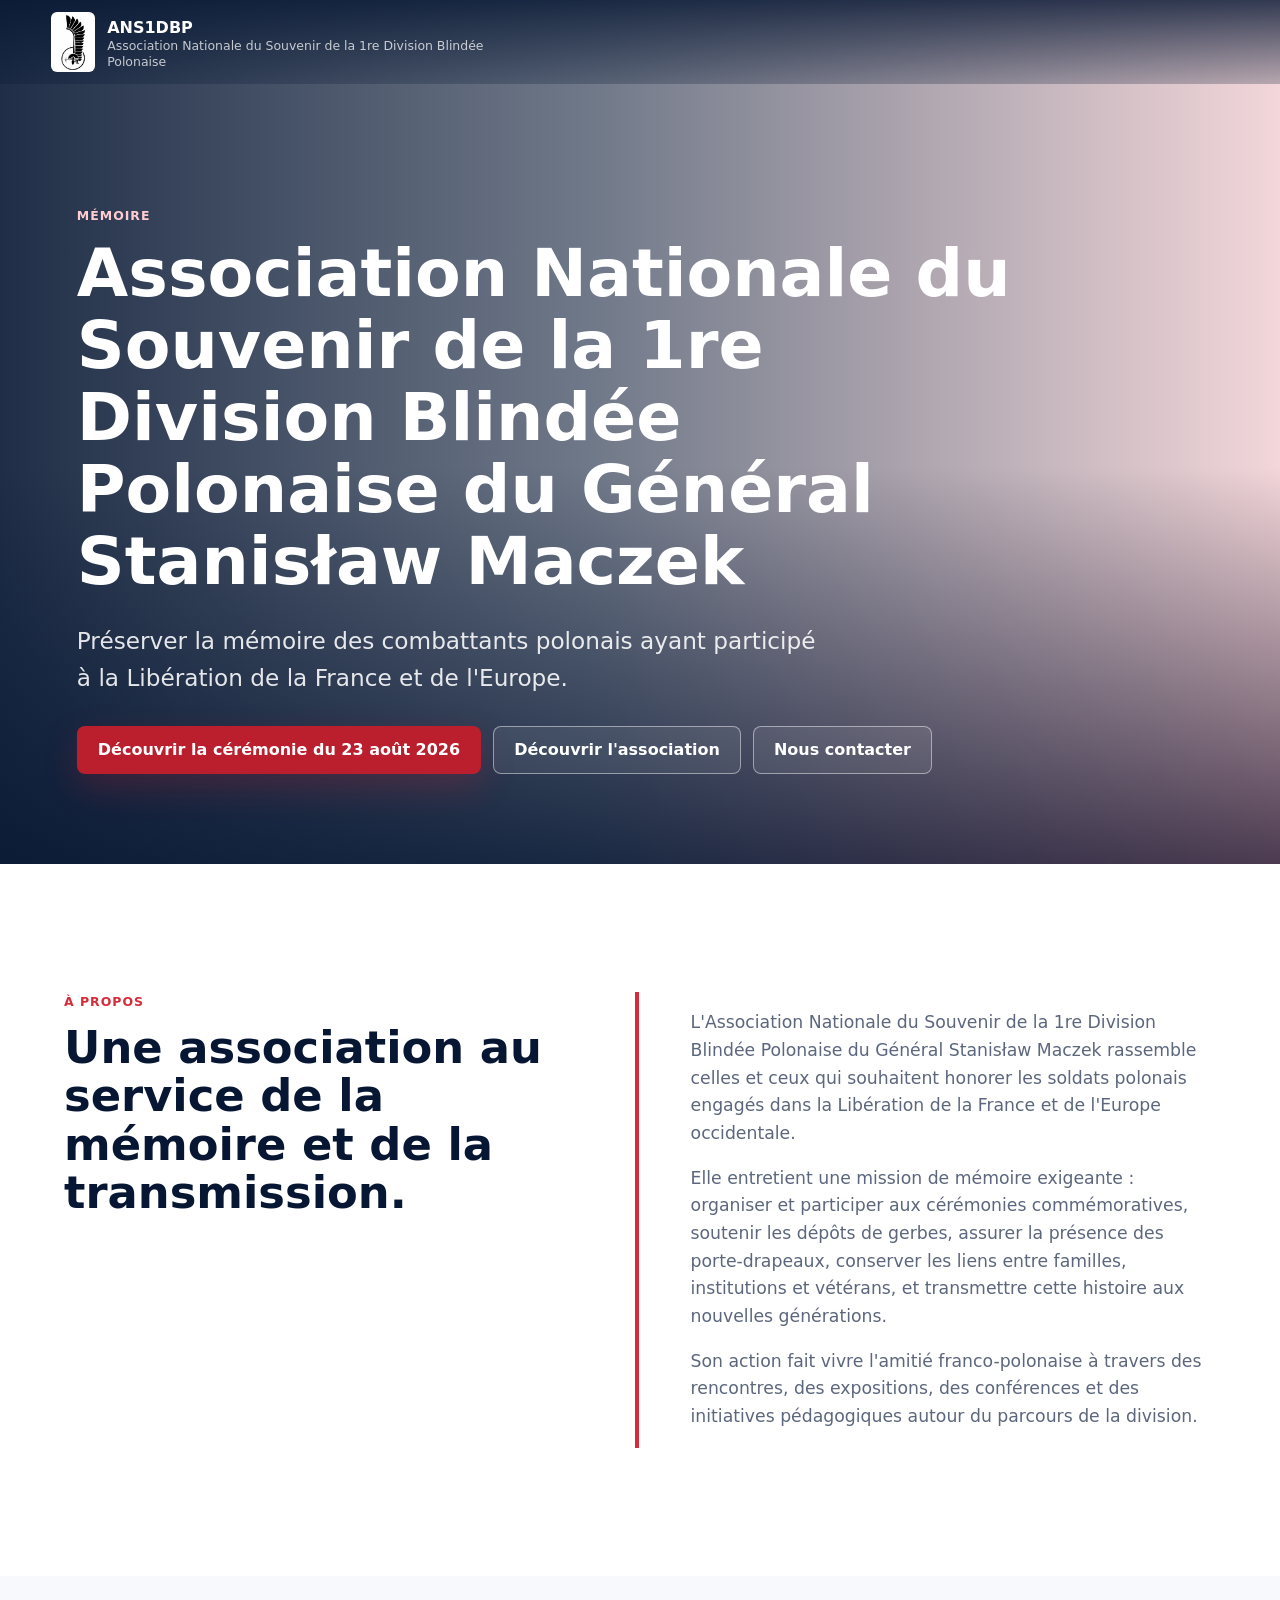
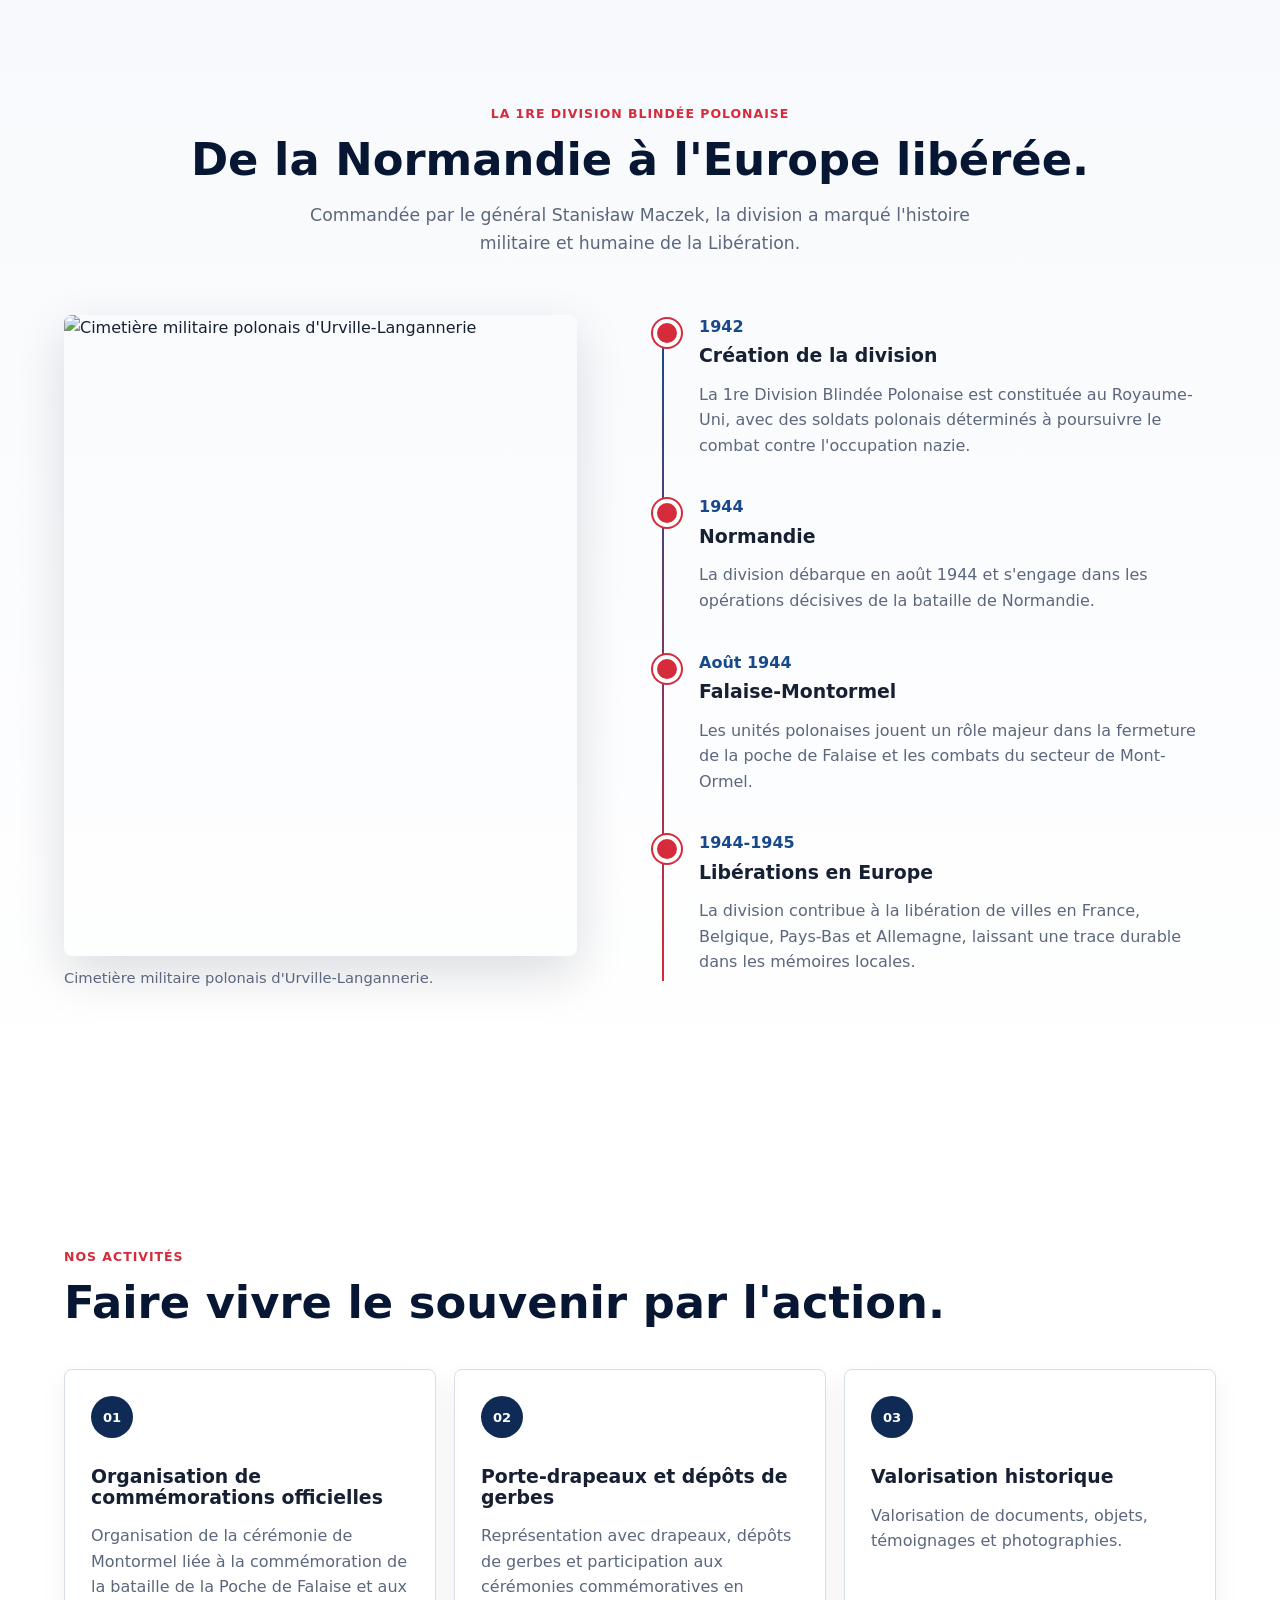
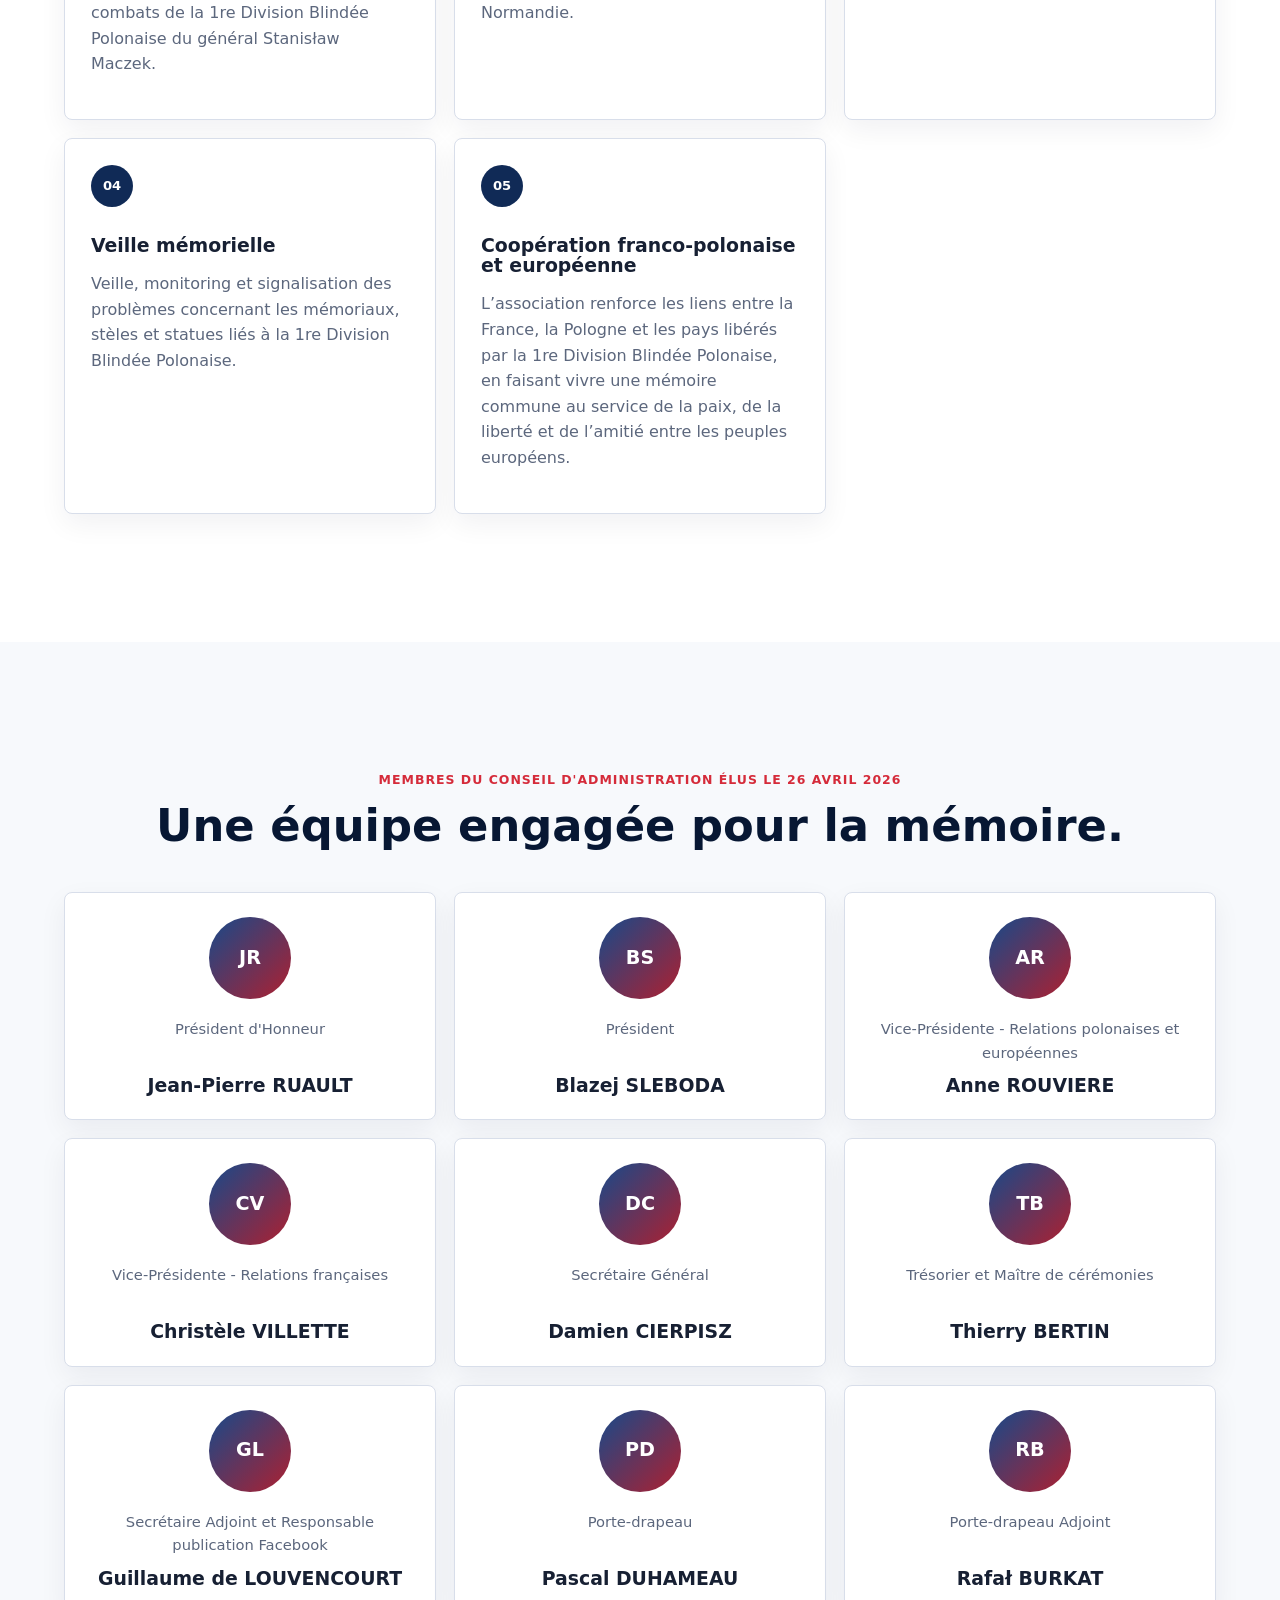
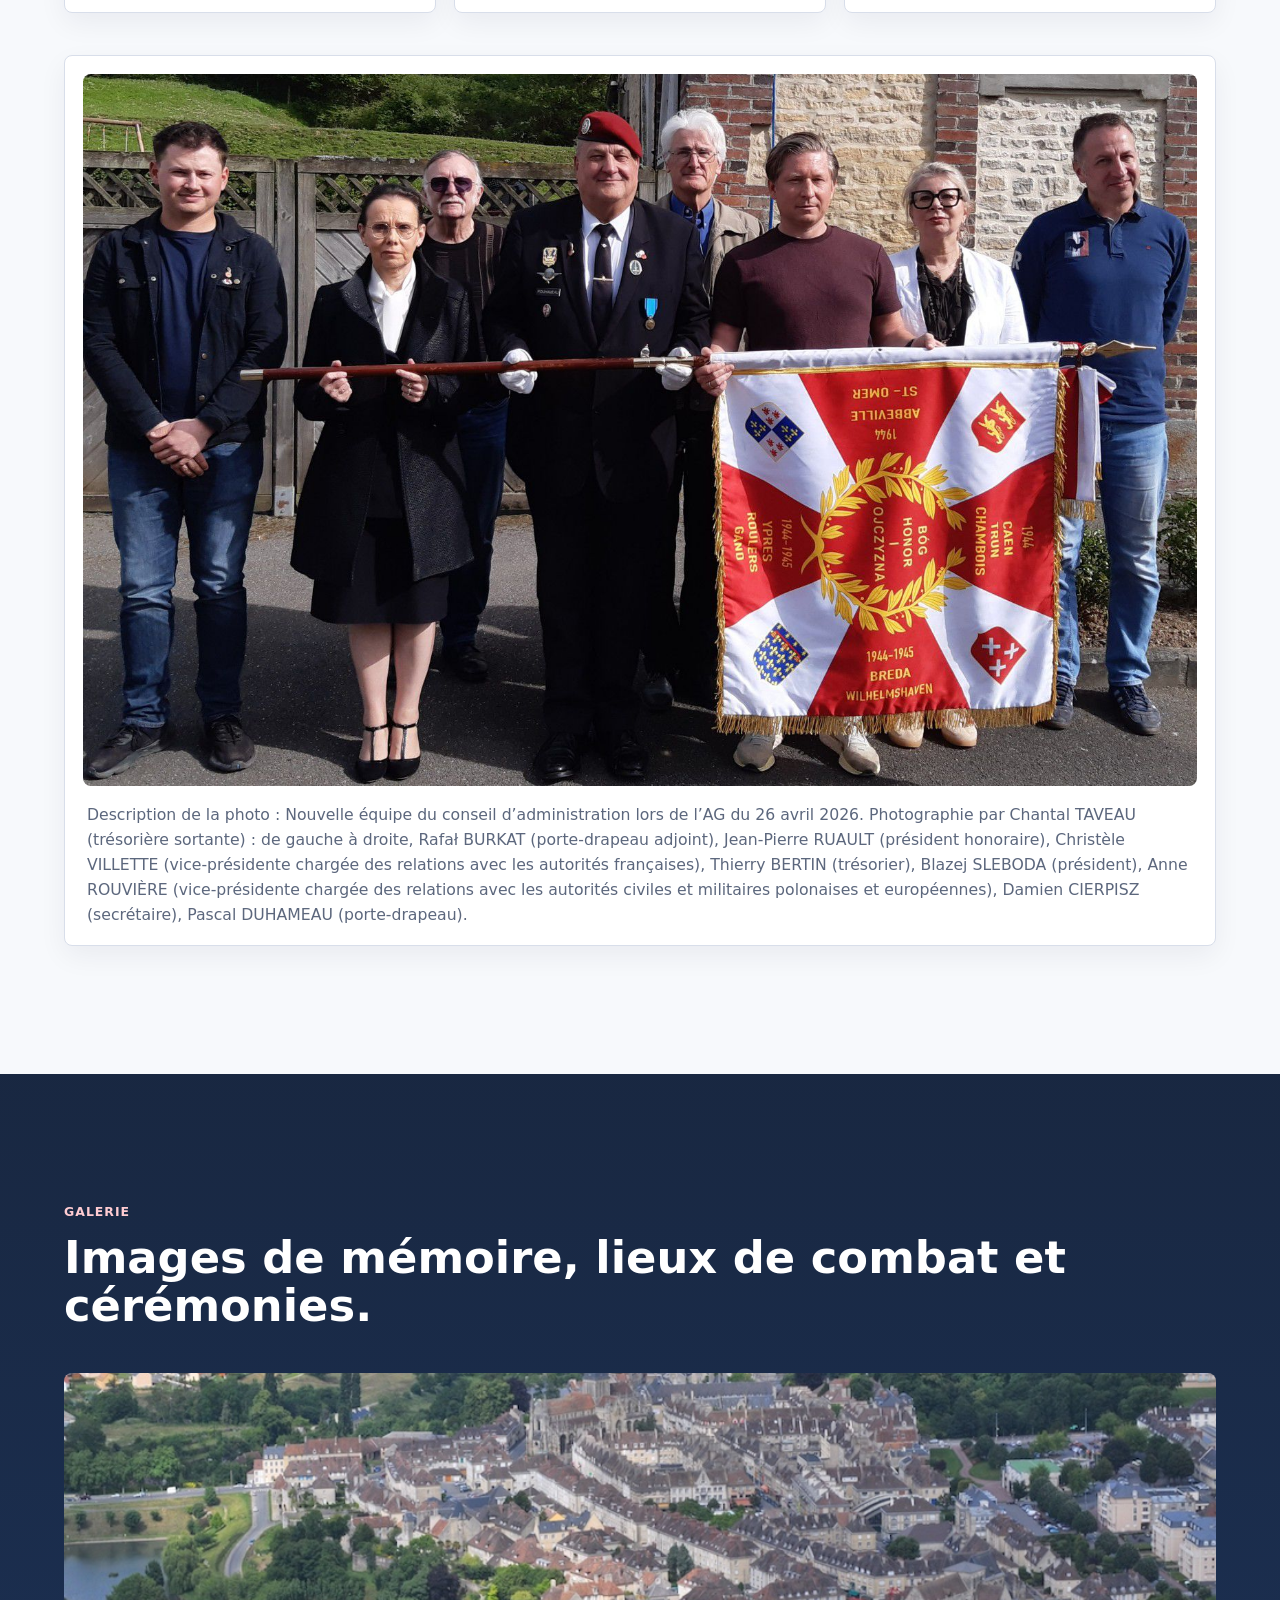
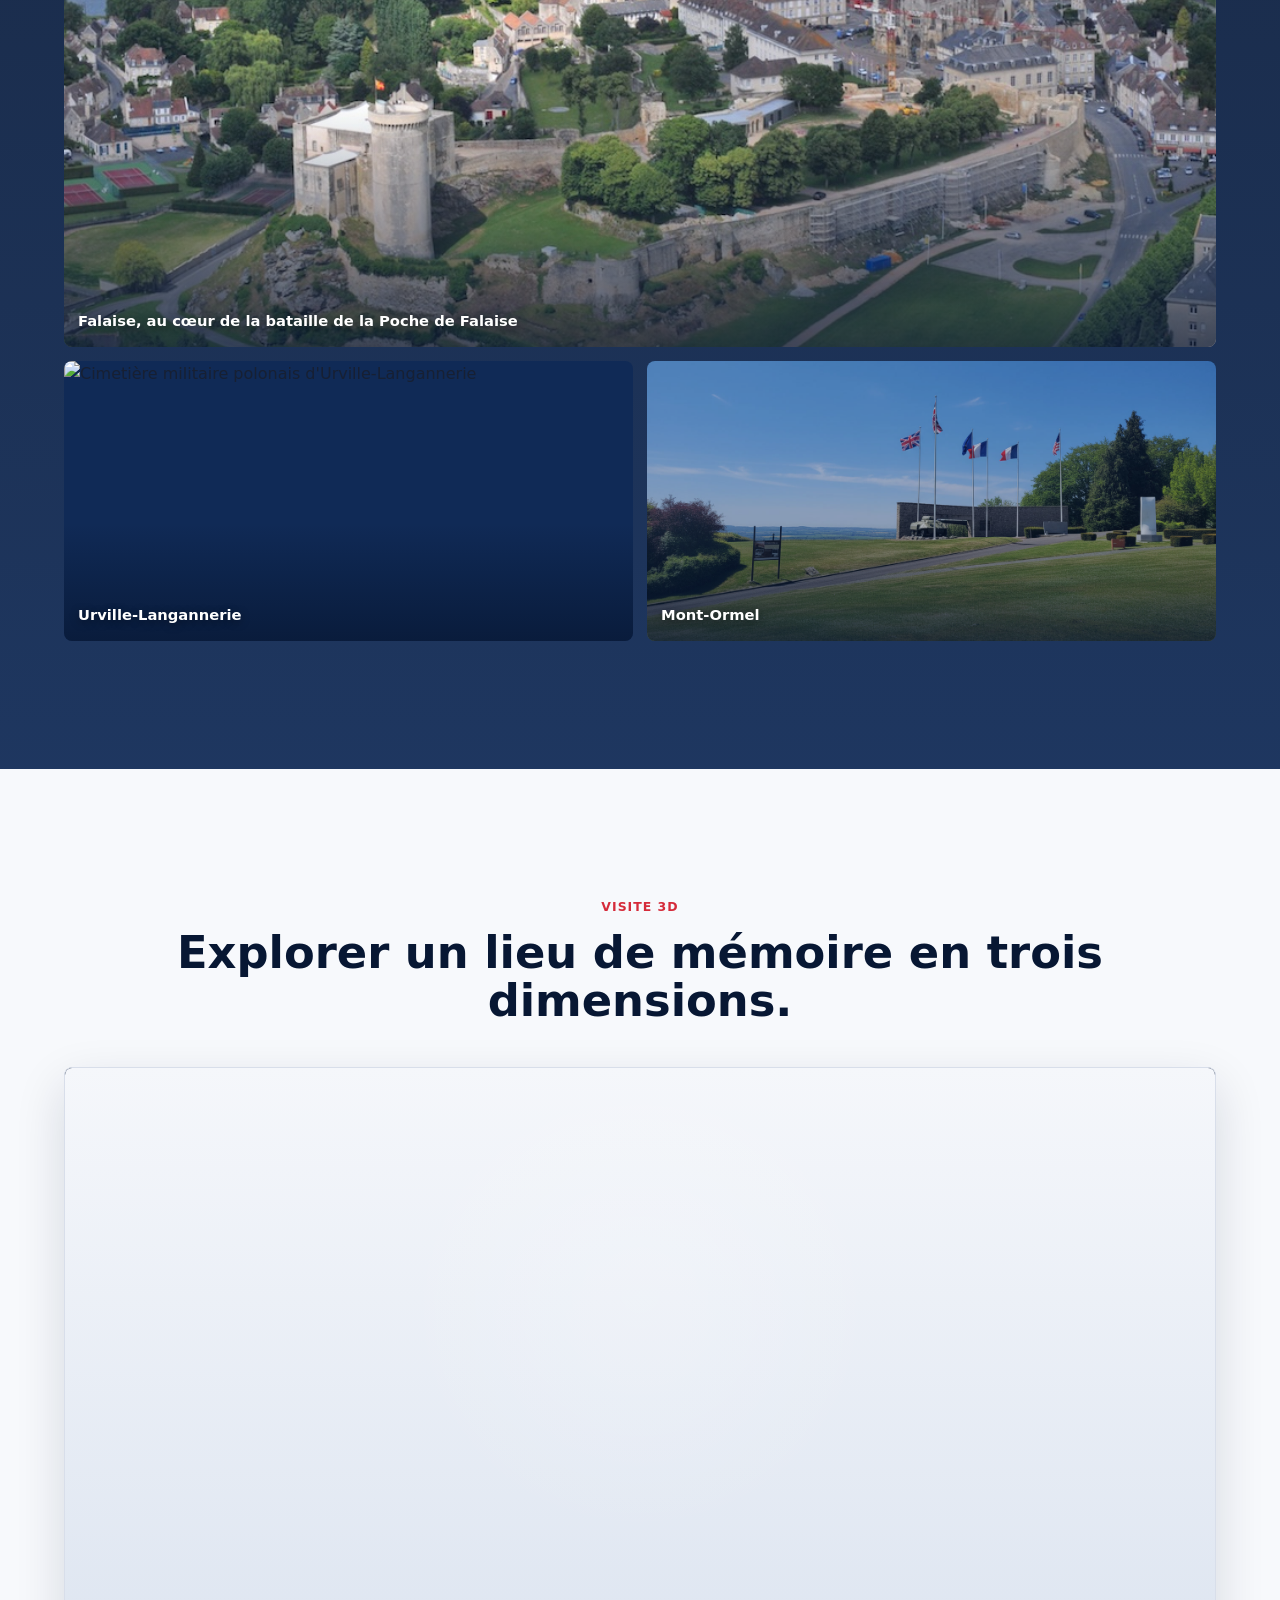
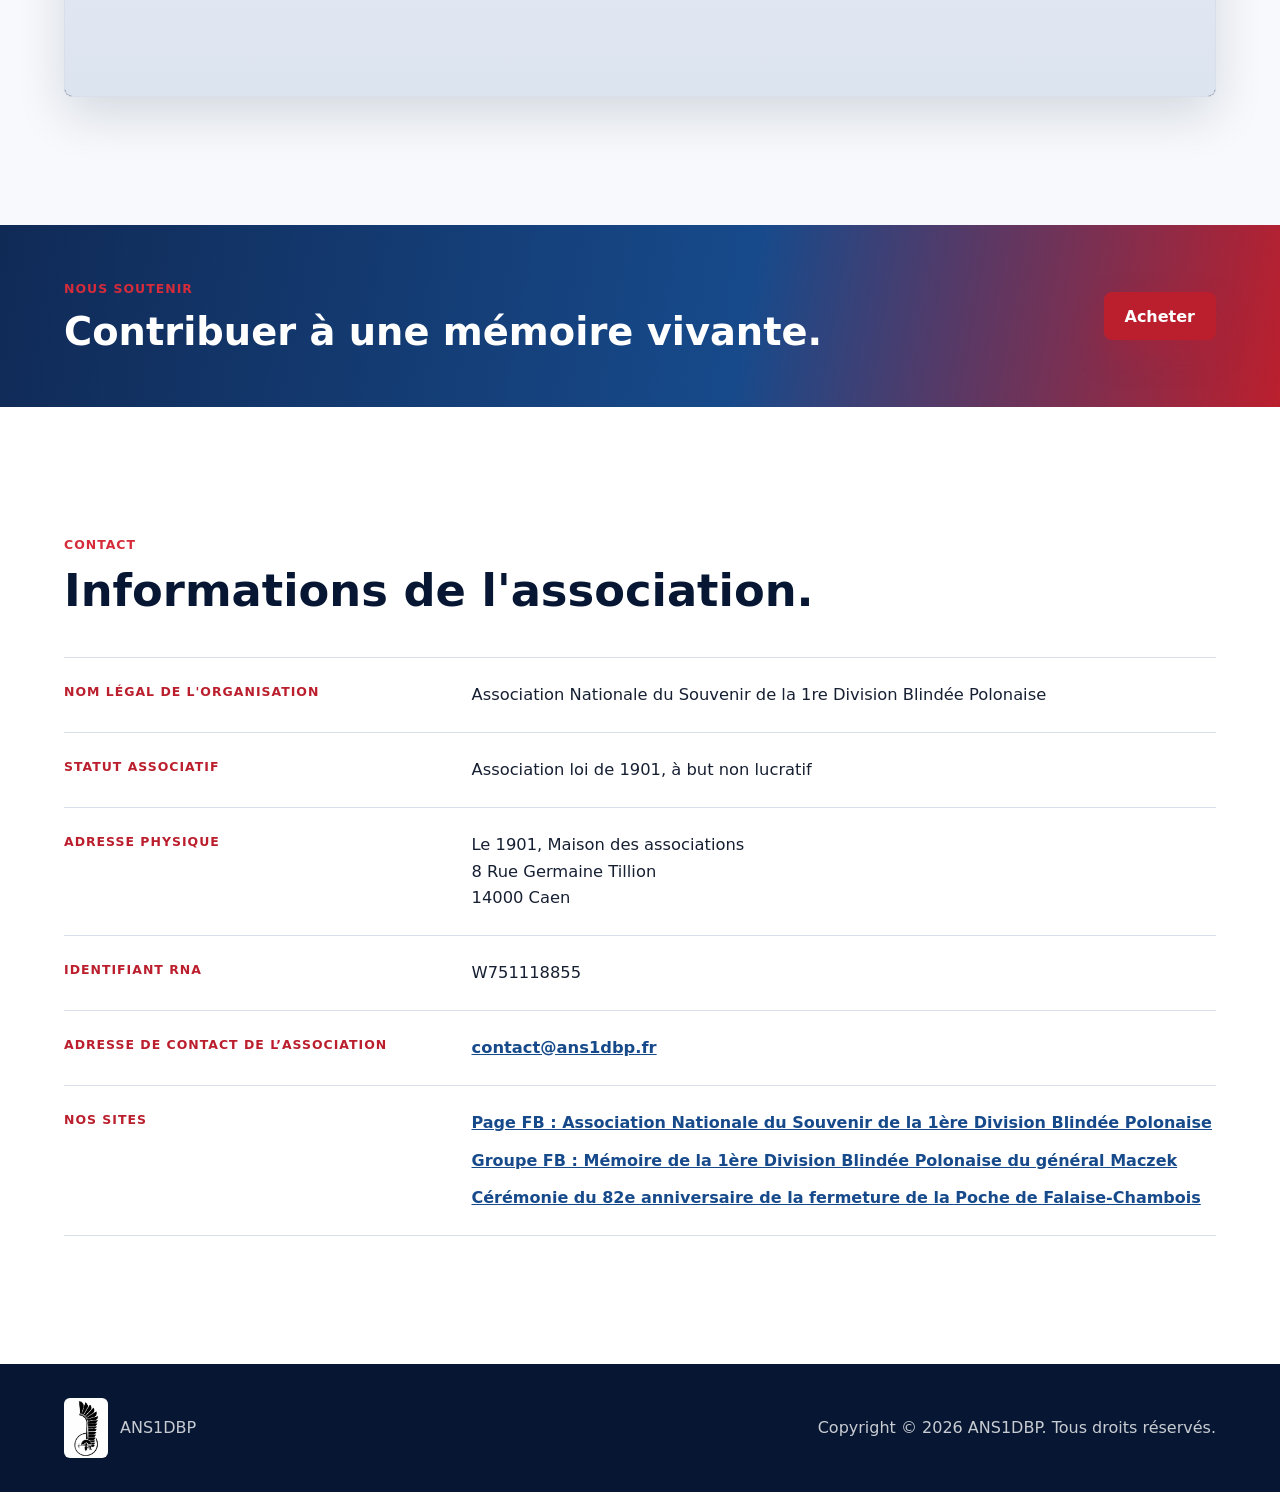
==== commit 375ea8a1: "Remove obsolete implementation" ====
--- a/index.html
+++ b/index.html
@@ -36,9 +36,9 @@
           <h1>Association Nationale du Souvenir de la 1re Division Blindée Polonaise du Général Stanisław Maczek</h1>
           <p class="hero-subtitle">Préserver la mémoire des combattants polonais ayant participé à la Libération de la France et de l'Europe.</p>
           <div class="hero-actions">
-            <a class="button button-primary" href="#association">Découvrir l'association</a>
+            <a class="button button-primary" href="falaise-chambois.html" target="_blank" rel="noopener">Découvrir la cérémonie du 23 août 2026</a>
+            <a class="button button-secondary" href="#association">Découvrir l'association</a>
             <a class="button button-secondary" href="#contact">Nous contacter</a>
-            <a class="button button-secondary" href="2026-invitation-urville.html" target="_blank" rel="noopener">Événement 2026</a>
           </div>
         </div>
       </section>
@@ -218,7 +218,7 @@
                   <a href="https://www.facebook.com/groups/1500442536838044" rel="noopener">Groupe FB : Mémoire de la 1ère Division Blindée Polonaise du général Maczek</a>
                 </li>
                 <li>
-                  <a href="2026-invitation-urville.html" target="_blank" rel="noopener">Cérémonie du 82e anniversaire de la fermeture de la Poche de Falaise-Chambois</a>
+                  <a href="falaise-chambois.html" target="_blank" rel="noopener">Cérémonie du 82e anniversaire de la fermeture de la Poche de Falaise-Chambois</a>
                 </li>
               </ul>
             </article>
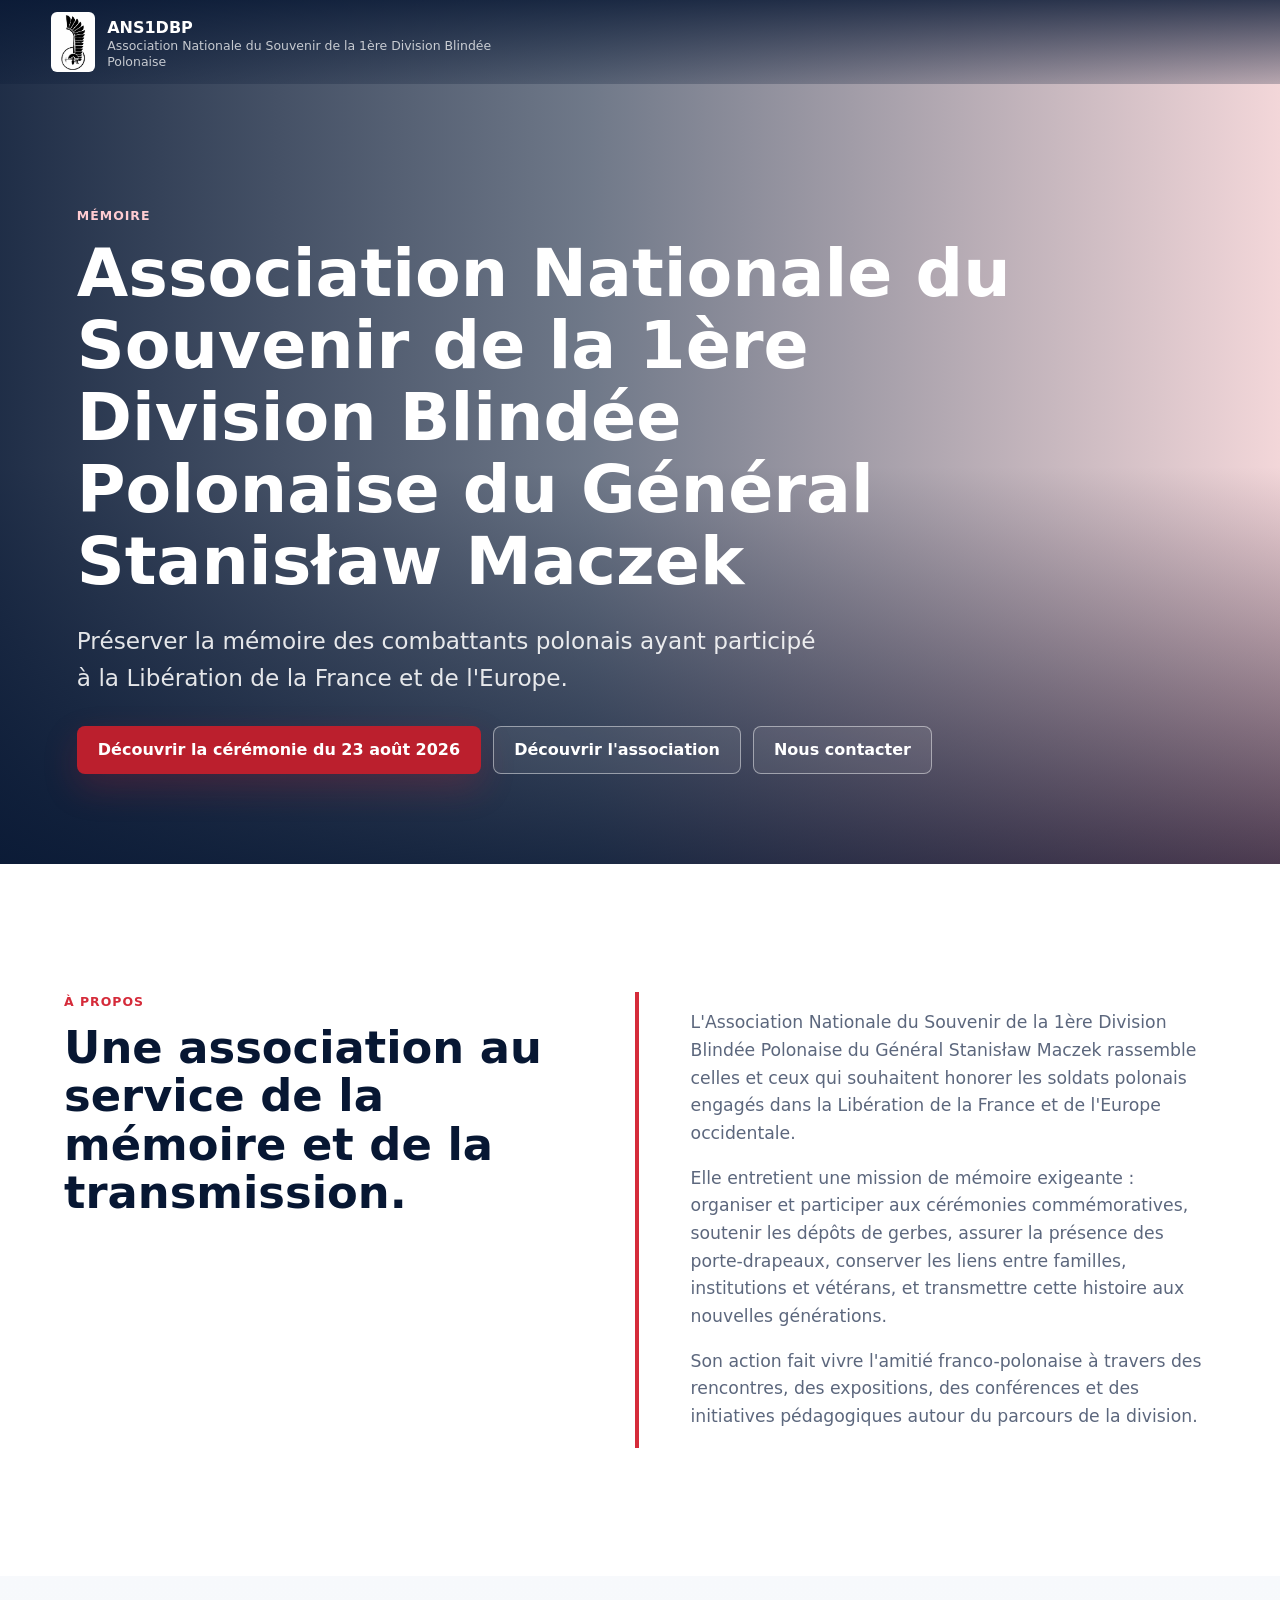
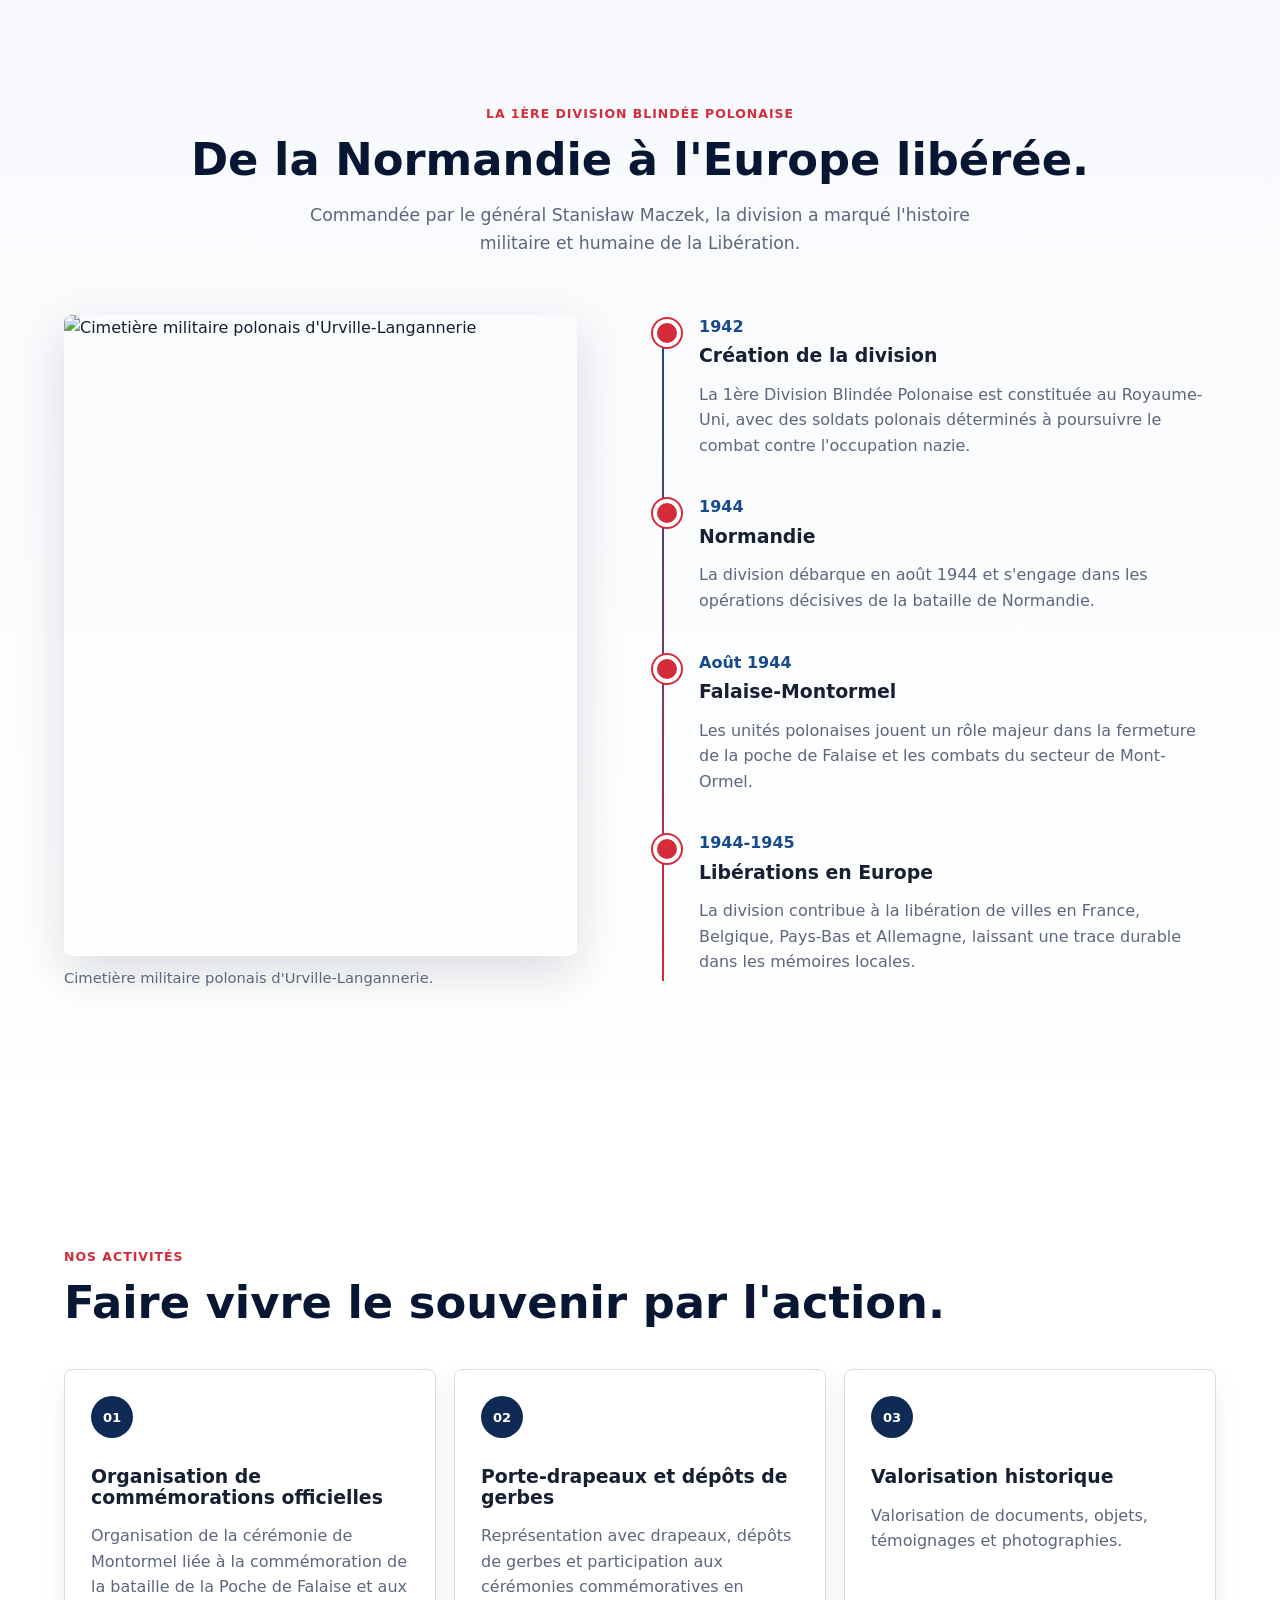
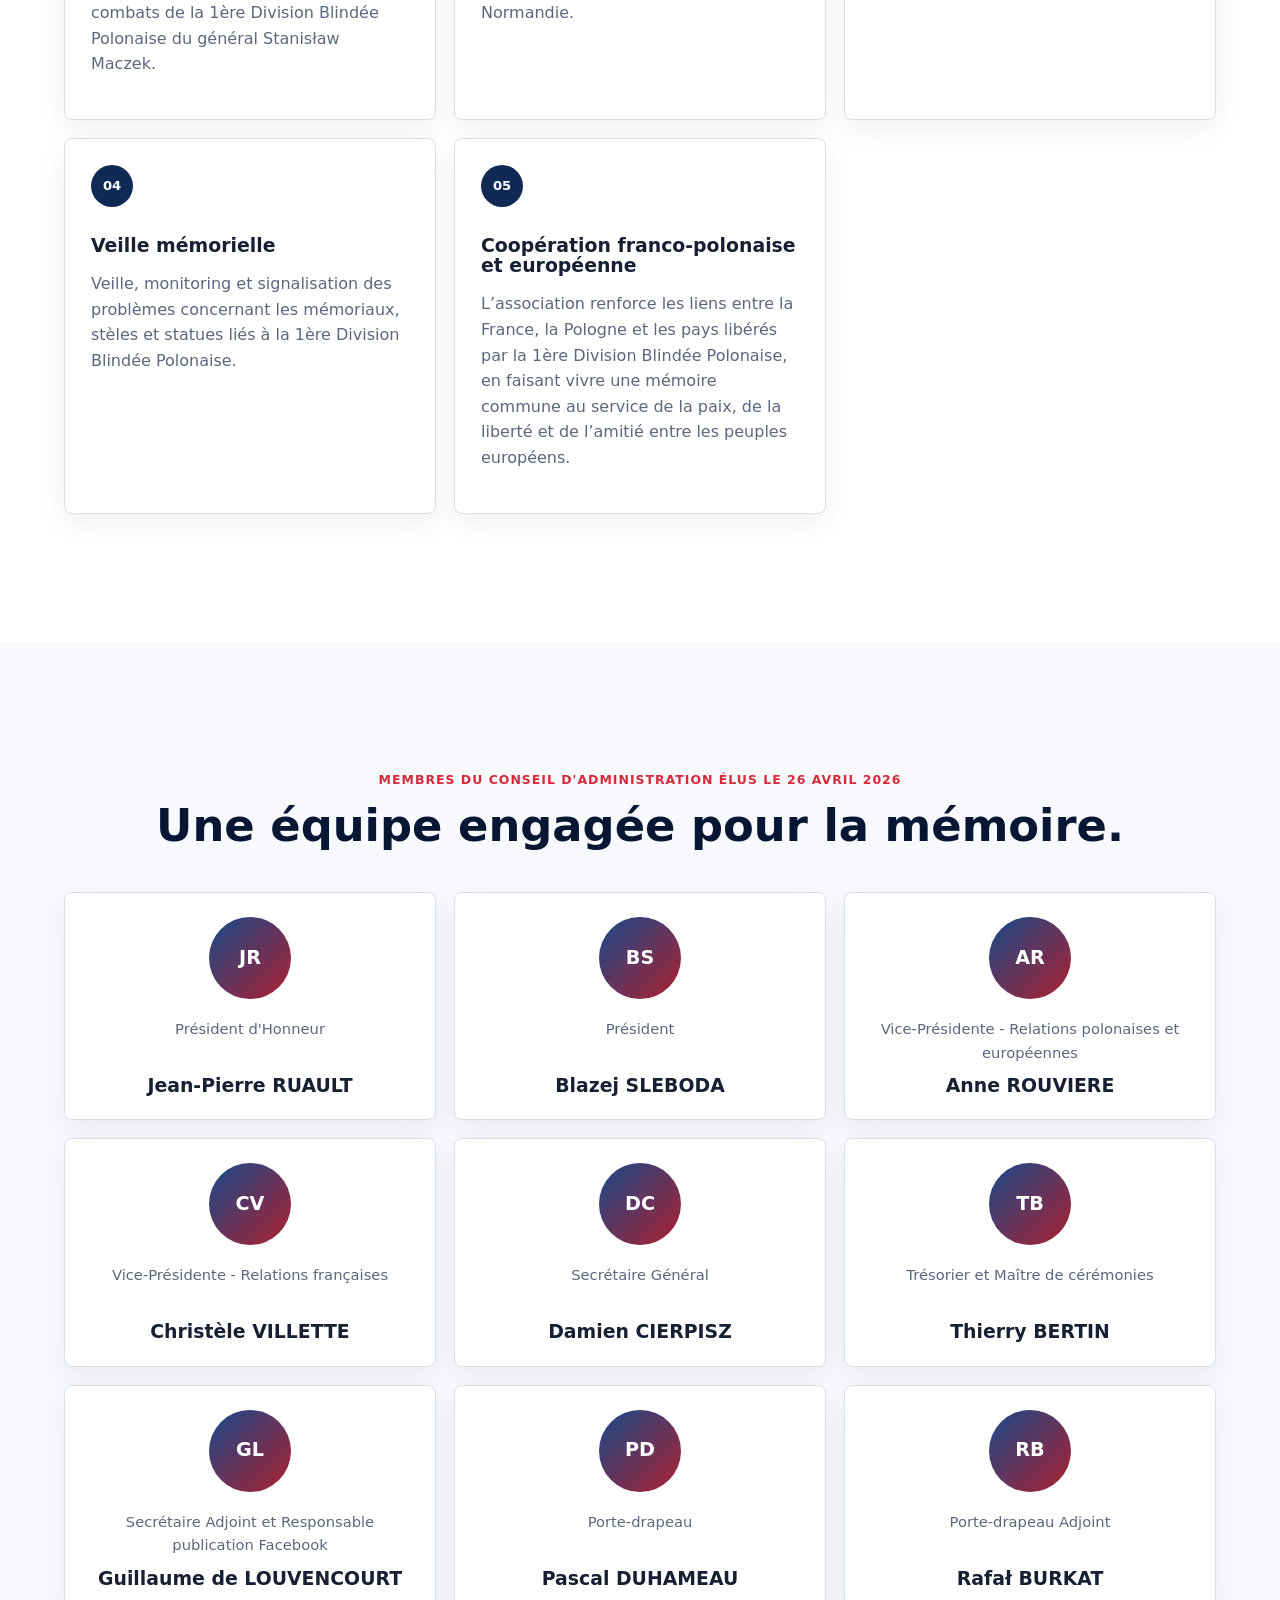
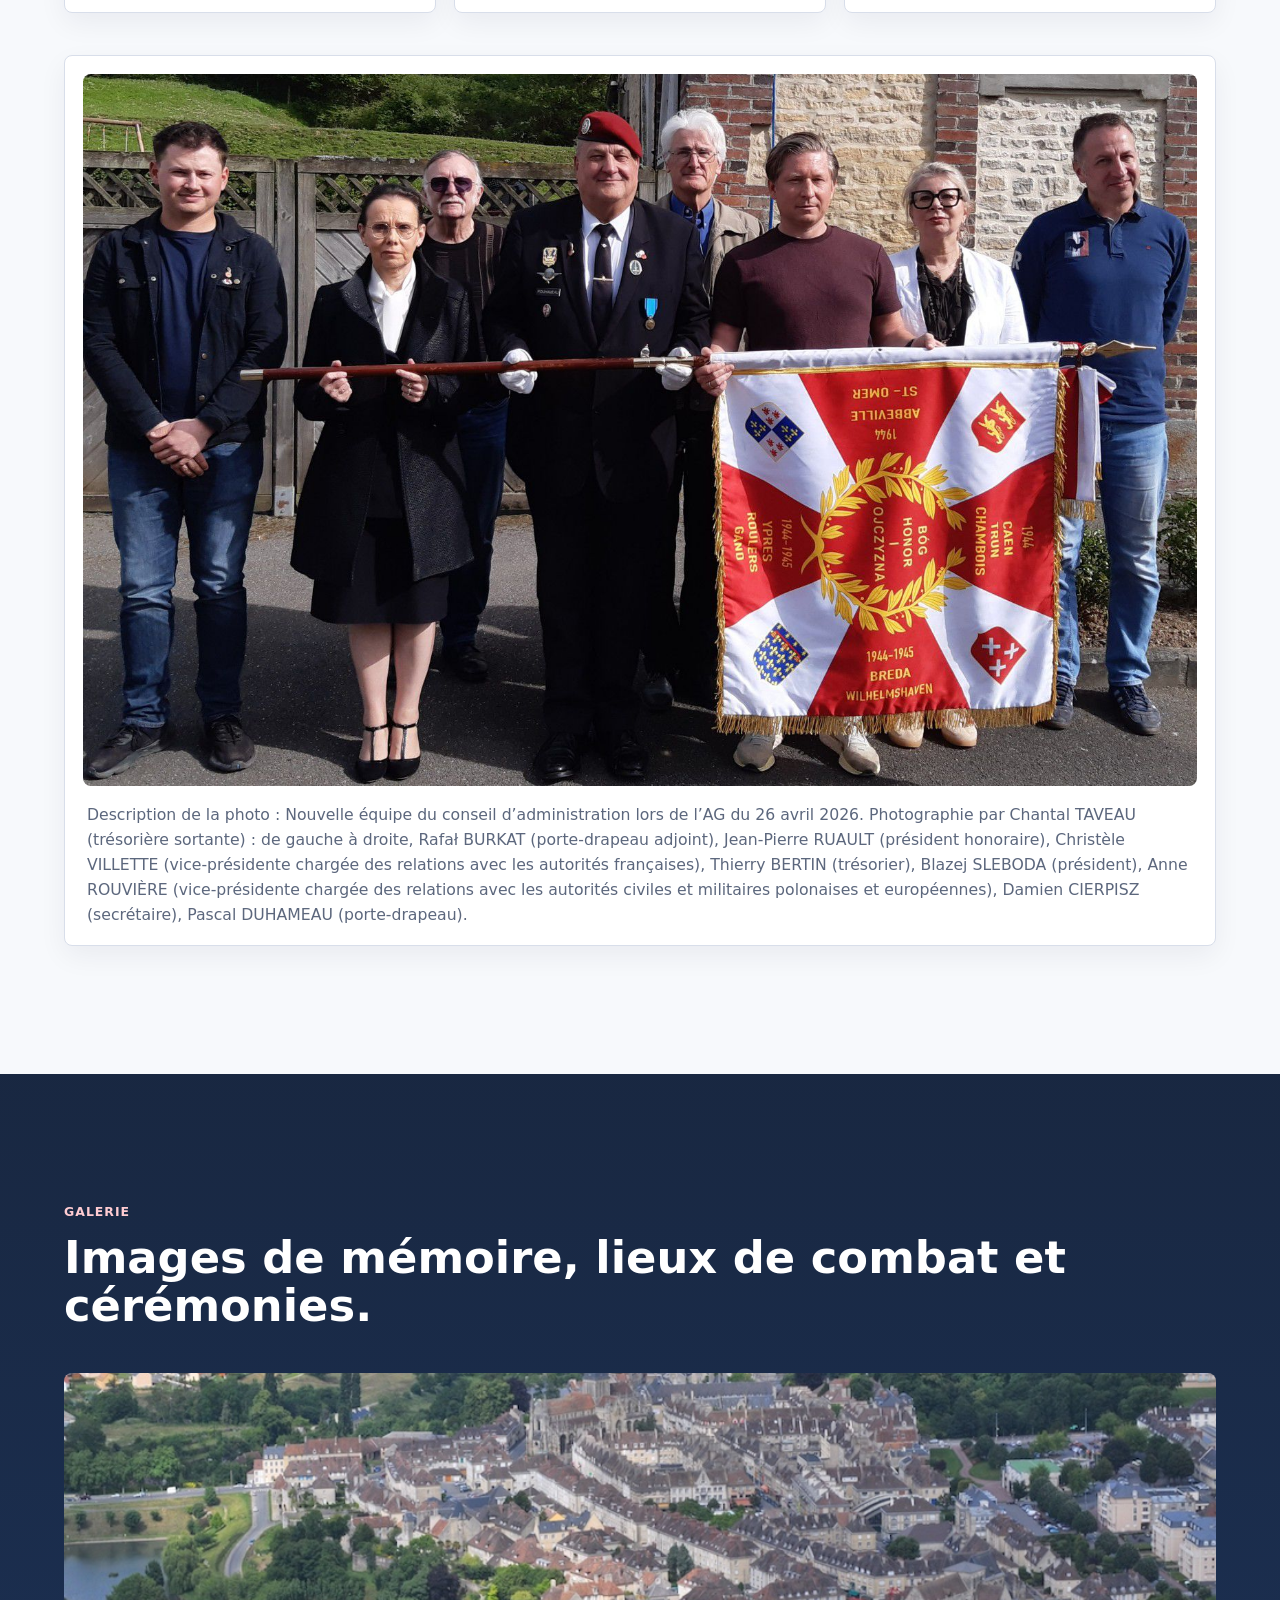
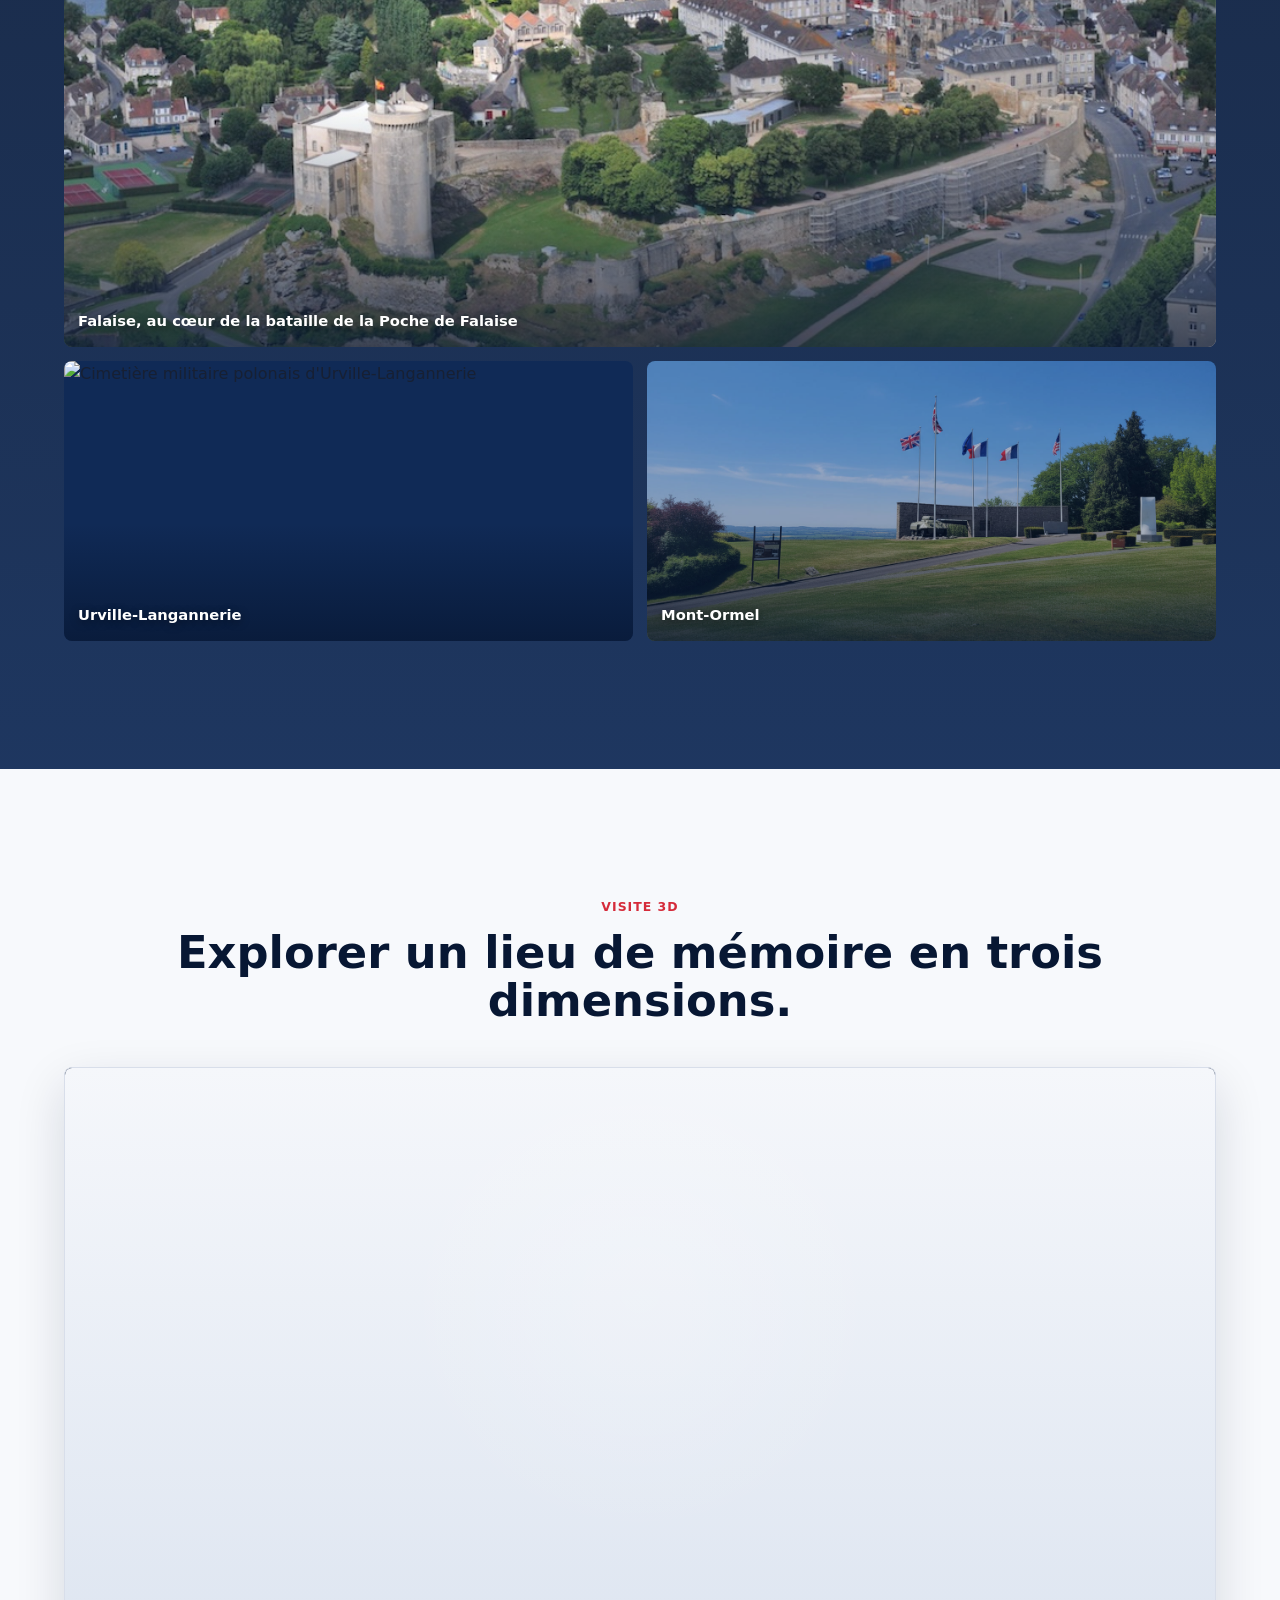
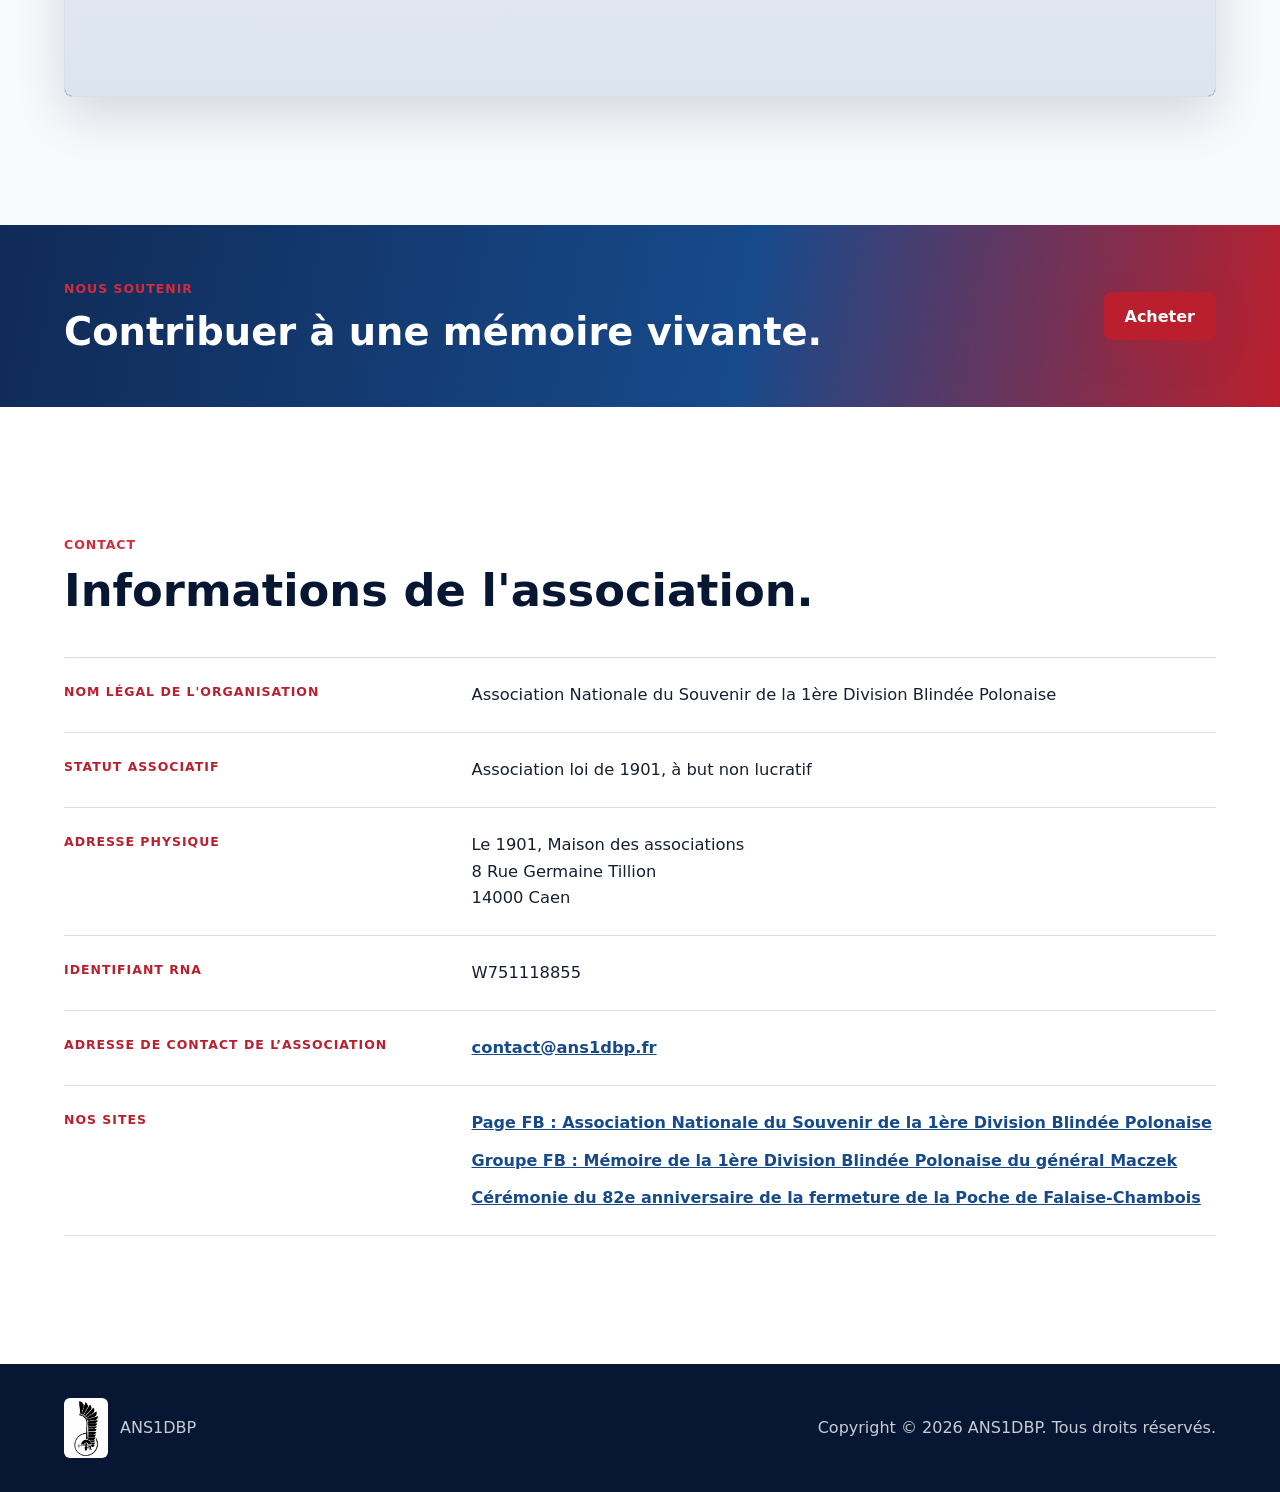
==== commit ba8b80e3: "Refactor the reporting flow to simplify data handling" ====
--- a/index.html
+++ b/index.html
@@ -3,10 +3,10 @@
   <head>
     <meta charset="utf-8">
     <meta name="viewport" content="width=device-width, initial-scale=1">
-    <title>ANS1DBP | Souvenir de la 1re Division Blindée Polonaise</title>
-    <meta name="description" content="Site officiel de l'Association Nationale du Souvenir de la 1re Division Blindée Polonaise du Général Stanisław Maczek. Mémoire, cérémonies, transmission et amitié franco-polonaise.">
+    <title>ANS1DBP | Souvenir de la 1ère Division Blindée Polonaise</title>
+    <meta name="description" content="Site officiel de l'Association Nationale du Souvenir de la 1ère Division Blindée Polonaise du Général Stanisław Maczek. Mémoire, cérémonies, transmission et amitié franco-polonaise.">
     <meta name="theme-color" content="#102a56">
-    <meta property="og:title" content="Association Nationale du Souvenir de la 1re Division Blindée Polonaise">
+    <meta property="og:title" content="Association Nationale du Souvenir de la 1ère Division Blindée Polonaise">
     <meta property="og:description" content="Préserver la mémoire des combattants polonais ayant participé à la Libération de la France et de l'Europe.">
     <meta property="og:type" content="website">
     <meta property="og:image" content="assets/Monument_1st_armoured_polish_division_Normandy_Dday.jpg">
@@ -22,21 +22,21 @@
         <img src="assets/1_pancerna_gen_Maczka.gif" alt="" width="44" height="60">
         <span>
           <strong>ANS1DBP</strong>
-          <small>Association Nationale du Souvenir de la 1re Division Blindée Polonaise</small>
+          <small>Association Nationale du Souvenir de la 1ère Division Blindée Polonaise</small>
         </span>
       </a>
     </header>
 
     <main id="main">
       <section id="accueil" class="hero section-dark">
-        <div class="hero-media" role="img" aria-label="Monument de la 1re Division Blindée Polonaise en Normandie"></div>
+        <div class="hero-media" role="img" aria-label="Monument de la 1ère Division Blindée Polonaise en Normandie"></div>
         <div class="hero-overlay"></div>
         <div class="hero-content reveal">
           <p class="kicker">Mémoire</p>
-          <h1>Association Nationale du Souvenir de la 1re Division Blindée Polonaise du Général Stanisław Maczek</h1>
+          <h1>Association Nationale du Souvenir de la 1ère Division Blindée Polonaise du Général Stanisław Maczek</h1>
           <p class="hero-subtitle">Préserver la mémoire des combattants polonais ayant participé à la Libération de la France et de l'Europe.</p>
           <div class="hero-actions">
-            <a class="button button-primary" href="falaise-chambois.html" target="_blank" rel="noopener">Découvrir la cérémonie du 23 août 2026</a>
+            <a class="button button-primary" href="fermeture-poche-falaise-chambois.html" target="_blank" rel="noopener">Découvrir la cérémonie du 23 août 2026</a>
             <a class="button button-secondary" href="#association">Découvrir l'association</a>
             <a class="button button-secondary" href="#contact">Nous contacter</a>
           </div>
@@ -50,7 +50,7 @@
             <h2>Une association au service de la mémoire et de la transmission.</h2>
           </div>
           <div class="text-panel reveal">
-            <p>L'Association Nationale du Souvenir de la 1re Division Blindée Polonaise du Général Stanisław Maczek rassemble celles et ceux qui souhaitent honorer les soldats polonais engagés dans la Libération de la France et de l'Europe occidentale.</p>
+            <p>L'Association Nationale du Souvenir de la 1ère Division Blindée Polonaise du Général Stanisław Maczek rassemble celles et ceux qui souhaitent honorer les soldats polonais engagés dans la Libération de la France et de l'Europe occidentale.</p>
             <p>Elle entretient une mission de mémoire exigeante : organiser et participer aux cérémonies commémoratives, soutenir les dépôts de gerbes, assurer la présence des porte-drapeaux, conserver les liens entre familles, institutions et vétérans, et transmettre cette histoire aux nouvelles générations.</p>
             <p>Son action fait vivre l'amitié franco-polonaise à travers des rencontres, des expositions, des conférences et des initiatives pédagogiques autour du parcours de la division.</p>
           </div>
@@ -60,7 +60,7 @@
       <section id="division" class="section history-section">
         <div class="section-inner">
           <div class="section-heading centered reveal">
-            <p class="kicker">La 1re Division Blindée Polonaise</p>
+            <p class="kicker">La 1ère Division Blindée Polonaise</p>
             <h2>De la Normandie à l'Europe libérée.</h2>
             <p>Commandée par le général Stanisław Maczek, la division a marqué l'histoire militaire et humaine de la Libération.</p>
           </div>
@@ -70,11 +70,11 @@
               <img src="assets/Cimetière_polonais_de_Langannerie.jpg" alt="Cimetière militaire polonais d'Urville-Langannerie" loading="lazy">
               <figcaption>Cimetière militaire polonais d'Urville-Langannerie.</figcaption>
             </figure>
-            <div class="timeline" aria-label="Frise chronologique de la 1re Division Blindée Polonaise">
+            <div class="timeline" aria-label="Frise chronologique de la 1ère Division Blindée Polonaise">
               <article class="timeline-item reveal">
                 <span class="timeline-year">1942</span>
                 <h3>Création de la division</h3>
-                <p>La 1re Division Blindée Polonaise est constituée au Royaume-Uni, avec des soldats polonais déterminés à poursuivre le combat contre l'occupation nazie.</p>
+                <p>La 1ère Division Blindée Polonaise est constituée au Royaume-Uni, avec des soldats polonais déterminés à poursuivre le combat contre l'occupation nazie.</p>
               </article>
               <article class="timeline-item reveal">
                 <span class="timeline-year">1944</span>
@@ -103,11 +103,11 @@
             <h2>Faire vivre le souvenir par l'action.</h2>
           </div>
           <div class="card-grid">
-            <article class="activity-card reveal"><span class="card-icon">01</span><h3>Organisation de commémorations officielles</h3><p>Organisation de la cérémonie de Montormel liée à la commémoration de la bataille de la Poche de Falaise et aux combats de la 1re Division Blindée Polonaise du général Stanisław Maczek.</p></article>
+            <article class="activity-card reveal"><span class="card-icon">01</span><h3>Organisation de commémorations officielles</h3><p>Organisation de la cérémonie de Montormel liée à la commémoration de la bataille de la Poche de Falaise et aux combats de la 1ère Division Blindée Polonaise du général Stanisław Maczek.</p></article>
             <article class="activity-card reveal"><span class="card-icon">02</span><h3>Porte-drapeaux et dépôts de gerbes</h3><p>Représentation avec drapeaux, dépôts de gerbes et participation aux cérémonies commémoratives en Normandie.</p></article>
             <article class="activity-card reveal"><span class="card-icon">03</span><h3>Valorisation historique</h3><p>Valorisation de documents, objets, témoignages et photographies.</p></article>
-            <article class="activity-card reveal"><span class="card-icon">04</span><h3>Veille mémorielle</h3><p>Veille, monitoring et signalisation des problèmes concernant les mémoriaux, stèles et statues liés à la 1re Division Blindée Polonaise.</p></article>
-            <article class="activity-card reveal"><span class="card-icon">05</span><h3>Coopération franco-polonaise et européenne</h3><p>L’association renforce les liens entre la France, la Pologne et les pays libérés par la 1re Division Blindée Polonaise, en faisant vivre une mémoire commune au service de la paix, de la liberté et de l’amitié entre les peuples européens.</p></article>
+            <article class="activity-card reveal"><span class="card-icon">04</span><h3>Veille mémorielle</h3><p>Veille, monitoring et signalisation des problèmes concernant les mémoriaux, stèles et statues liés à la 1ère Division Blindée Polonaise.</p></article>
+            <article class="activity-card reveal"><span class="card-icon">05</span><h3>Coopération franco-polonaise et européenne</h3><p>L’association renforce les liens entre la France, la Pologne et les pays libérés par la 1ère Division Blindée Polonaise, en faisant vivre une mémoire commune au service de la paix, de la liberté et de l’amitié entre les peuples européens.</p></article>
           </div>
         </div>
       </section>
@@ -190,7 +190,7 @@
           <div class="contact-details reveal" role="list">
             <article class="contact-card" role="listitem">
               <span class="contact-label">Nom légal de l'organisation</span>
-              <p>Association Nationale du Souvenir de la 1re Division Blindée Polonaise</p>
+              <p>Association Nationale du Souvenir de la 1ère Division Blindée Polonaise</p>
             </article>
             <article class="contact-card" role="listitem">
               <span class="contact-label">Statut associatif</span>
@@ -218,7 +218,7 @@
                   <a href="https://www.facebook.com/groups/1500442536838044" rel="noopener">Groupe FB : Mémoire de la 1ère Division Blindée Polonaise du général Maczek</a>
                 </li>
                 <li>
-                  <a href="falaise-chambois.html" target="_blank" rel="noopener">Cérémonie du 82e anniversaire de la fermeture de la Poche de Falaise-Chambois</a>
+                  <a href="fermeture-poche-falaise-chambois.html" target="_blank" rel="noopener">Cérémonie du 82e anniversaire de la fermeture de la Poche de Falaise-Chambois</a>
                 </li>
               </ul>
             </article>
--- a/styles.css
+++ b/styles.css
@@ -127,8 +127,19 @@
   padding: 150px clamp(20px, 6vw, 80px) 90px;
 }
 
+.event-hero {
+  position: relative;
+  min-height: 94svh;
+  display: grid;
+  align-items: end;
+  overflow: hidden;
+  padding: 150px clamp(20px, 6vw, 80px) 86px;
+}
+
 .hero-media,
-.hero-overlay {
+.hero-overlay,
+.event-hero-media,
+.event-hero-overlay {
   position: absolute;
   inset: 0;
 }
@@ -140,15 +151,34 @@
   transform: scale(1.02);
 }
 
+.event-hero-media {
+  background-image: url("assets/Cimetière_Polonais_Urville_Wiki.jpeg");
+  background-size: cover;
+  background-position: center;
+  transform: scale(1.02);
+}
+
 .hero-overlay {
   background:
     linear-gradient(90deg, rgba(7, 23, 51, 0.9), rgba(7, 23, 51, 0.58) 46%, rgba(187, 31, 45, 0.18)),
     linear-gradient(0deg, rgba(7, 23, 51, 0.82), transparent 46%);
 }
 
+.event-hero-overlay {
+  background:
+    linear-gradient(90deg, rgba(7, 23, 51, 0.92), rgba(16, 42, 86, 0.68) 54%, rgba(187, 31, 45, 0.18)),
+    linear-gradient(0deg, rgba(7, 23, 51, 0.86), rgba(7, 23, 51, 0.08) 58%);
+}
+
 .hero-content {
   position: relative;
   max-width: 1080px;
+  color: var(--white);
+}
+
+.event-hero-content {
+  position: relative;
+  max-width: 980px;
   color: var(--white);
 }
 
@@ -201,6 +231,38 @@
   margin: 24px 0 0;
   font-size: clamp(1.08rem, 2vw, 1.45rem);
   color: rgba(255, 255, 255, 0.88);
+}
+
+.event-hero-lead {
+  max-width: 760px;
+  margin: 24px 0 0;
+  font-size: clamp(1.08rem, 2vw, 1.38rem);
+  color: rgba(255, 255, 255, 0.88);
+}
+
+.event-date-card {
+  display: inline-grid;
+  gap: 4px;
+  margin-top: 26px;
+  padding: 16px 20px;
+  border-left: 4px solid var(--red-600);
+  border-radius: var(--radius);
+  background: rgba(255, 255, 255, 0.12);
+  backdrop-filter: blur(10px);
+}
+
+.event-date-card span {
+  color: rgba(255, 255, 255, 0.78);
+  font-size: 0.82rem;
+  font-weight: 900;
+  letter-spacing: 0.08em;
+  text-transform: uppercase;
+}
+
+.event-date-card strong {
+  color: var(--white);
+  font-size: clamp(1.6rem, 3vw, 2.6rem);
+  line-height: 1;
 }
 
 .button {
@@ -562,6 +624,30 @@
   background: linear-gradient(100deg, var(--blue-900), var(--blue-700) 58%, var(--red-700));
 }
 
+.event-band {
+  padding: 54px clamp(20px, 5vw, 72px);
+  color: var(--white);
+  background: linear-gradient(100deg, var(--blue-900), var(--blue-700) 58%, var(--red-700));
+}
+
+.event-band-inner {
+  display: grid;
+  grid-template-columns: minmax(0, 0.9fr) minmax(0, 1.1fr);
+  gap: 28px;
+  align-items: center;
+}
+
+.event-band h2 {
+  color: var(--white);
+  font-size: clamp(1.8rem, 3vw, 3.1rem);
+}
+
+.event-band p:not(.kicker) {
+  margin: 0;
+  color: rgba(255, 255, 255, 0.86);
+  font-size: 1.08rem;
+}
+
 .support-content {
   display: flex;
   align-items: center;
@@ -633,6 +719,132 @@
 .site-list span[aria-hidden="true"] {
   flex: 0 0 auto;
   font-size: 1.35rem;
+}
+
+.event-rsvp {
+  background: var(--surface);
+}
+
+.event-callout {
+  display: grid;
+  justify-items: start;
+  gap: 16px;
+  padding: clamp(28px, 5vw, 48px);
+  border: 1px solid var(--line);
+  border-radius: var(--radius);
+  background: var(--white);
+  box-shadow: var(--shadow);
+}
+
+.event-callout h2 {
+  max-width: 760px;
+}
+
+.event-callout p:not(.kicker) {
+  max-width: 720px;
+  margin: 0;
+  color: var(--muted);
+  font-size: 1.08rem;
+}
+
+.compact-grid {
+  grid-template-columns: repeat(3, minmax(0, 1fr));
+}
+
+.event-schedule {
+  display: grid;
+  gap: 22px;
+  margin-top: 42px;
+}
+
+.event-schedule-item {
+  display: grid;
+  grid-template-columns: 130px minmax(0, 1fr);
+  gap: 28px;
+  padding: 30px;
+  border: 1px solid var(--line);
+  border-radius: var(--radius);
+  background: var(--white);
+  box-shadow: 0 10px 28px rgba(7, 23, 51, 0.06);
+}
+
+.event-time {
+  color: var(--blue-900);
+  font-size: 1.45rem;
+  font-weight: 900;
+  line-height: 1.15;
+}
+
+.event-details {
+  padding-left: 28px;
+  border-left: 3px solid var(--red-600);
+}
+
+.event-details h3 {
+  color: var(--blue-950);
+  font-size: 1.35rem;
+}
+
+.event-location {
+  margin: 8px 0 0;
+  color: var(--red-700);
+  font-weight: 850;
+}
+
+.event-details p {
+  color: var(--muted);
+}
+
+.event-details ul {
+  display: grid;
+  gap: 8px;
+  margin: 18px 0 0;
+  padding-left: 1.1rem;
+  color: var(--muted);
+}
+
+.event-history a,
+.event-access a,
+.event-links a {
+  color: var(--blue-700);
+  font-weight: 800;
+}
+
+.event-previous {
+  background:
+    linear-gradient(180deg, rgba(7, 23, 51, 0.93), rgba(16, 42, 86, 0.94)),
+    url("assets/Cimetière_polonais_de_Langannerie.jpg") center / cover fixed;
+}
+
+.event-previous-grid {
+  display: grid;
+  grid-template-columns: minmax(0, 1.2fr) minmax(280px, 0.8fr);
+  gap: clamp(28px, 5vw, 56px);
+  align-items: center;
+  margin-top: 42px;
+}
+
+.event-collage {
+  margin: 0;
+}
+
+.event-collage img {
+  width: 100%;
+  border-radius: var(--radius);
+  box-shadow: var(--shadow);
+}
+
+.event-previous-text {
+  color: rgba(255, 255, 255, 0.84);
+  font-size: 1.05rem;
+}
+
+.event-previous-text p {
+  margin: 0 0 16px;
+}
+
+.event-team {
+  background: var(--surface);
 }
 
 .site-footer {
@@ -699,6 +911,14 @@
   .gallery-grid {
     grid-template-columns: repeat(2, minmax(0, 1fr));
   }
+
+  .compact-grid {
+    grid-template-columns: repeat(2, minmax(0, 1fr));
+  }
+
+  .event-previous-grid {
+    grid-template-columns: 1fr;
+  }
 }
 
 @media (max-width: 760px) {
@@ -720,6 +940,11 @@
   }
 
   .hero {
+    min-height: 94svh;
+    padding: 126px 18px 78px;
+  }
+
+  .event-hero {
     min-height: 94svh;
     padding: 126px 18px 78px;
   }
@@ -734,12 +959,20 @@
       linear-gradient(90deg, rgba(187, 31, 45, 0.18), rgba(23, 74, 139, 0.18));
   }
 
+  .event-hero-overlay {
+    background:
+      linear-gradient(180deg, rgba(7, 23, 51, 0.64), rgba(7, 23, 51, 0.92)),
+      linear-gradient(90deg, rgba(187, 31, 45, 0.18), rgba(23, 74, 139, 0.18));
+  }
+
   .button {
     width: 100%;
   }
 
   .two-column,
-  .history-layout {
+  .history-layout,
+  .event-band-inner,
+  .event-schedule-item {
     grid-template-columns: 1fr;
   }
 
@@ -749,8 +982,18 @@
 
   .card-grid,
   .board-grid,
-  .gallery-grid {
+  .gallery-grid,
+  .compact-grid {
     grid-template-columns: 1fr;
+  }
+
+  .event-schedule-item {
+    gap: 16px;
+    padding: 24px;
+  }
+
+  .event-details {
+    padding-left: 20px;
   }
 
   .contact-card {
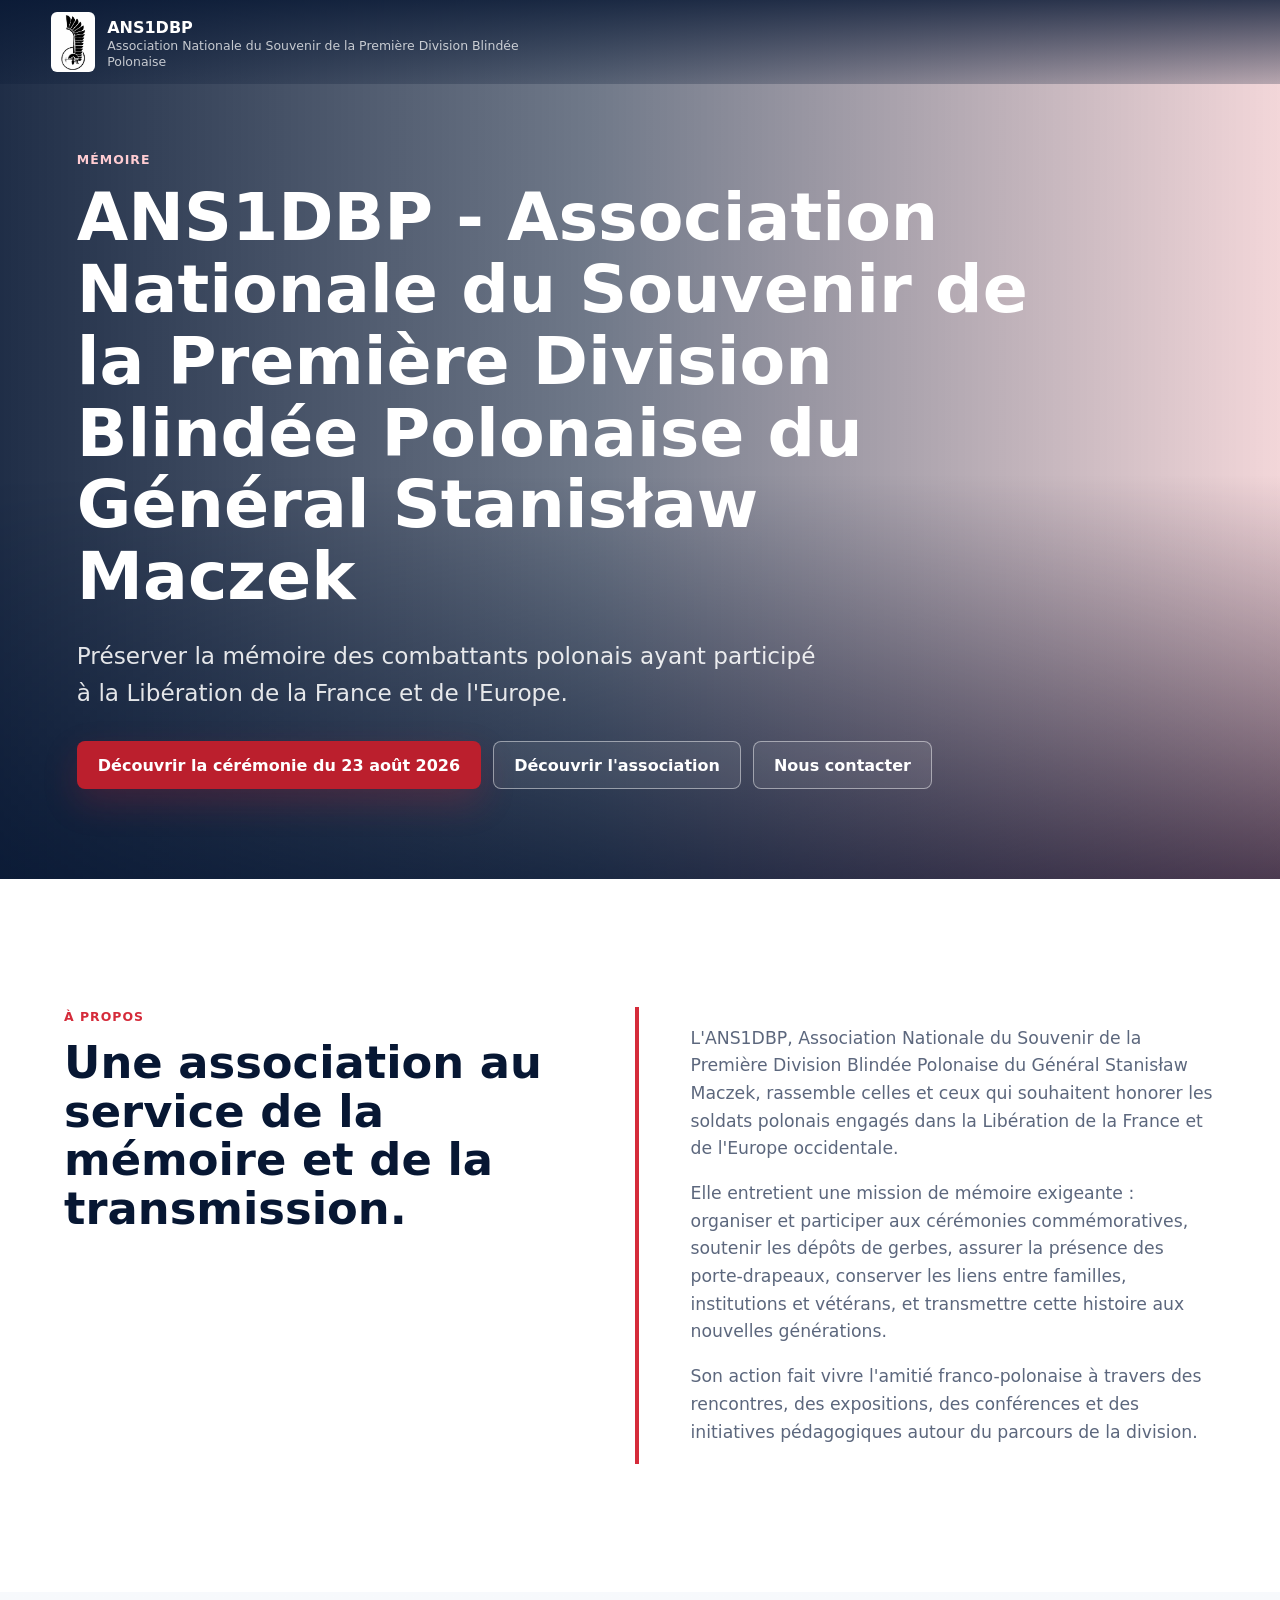
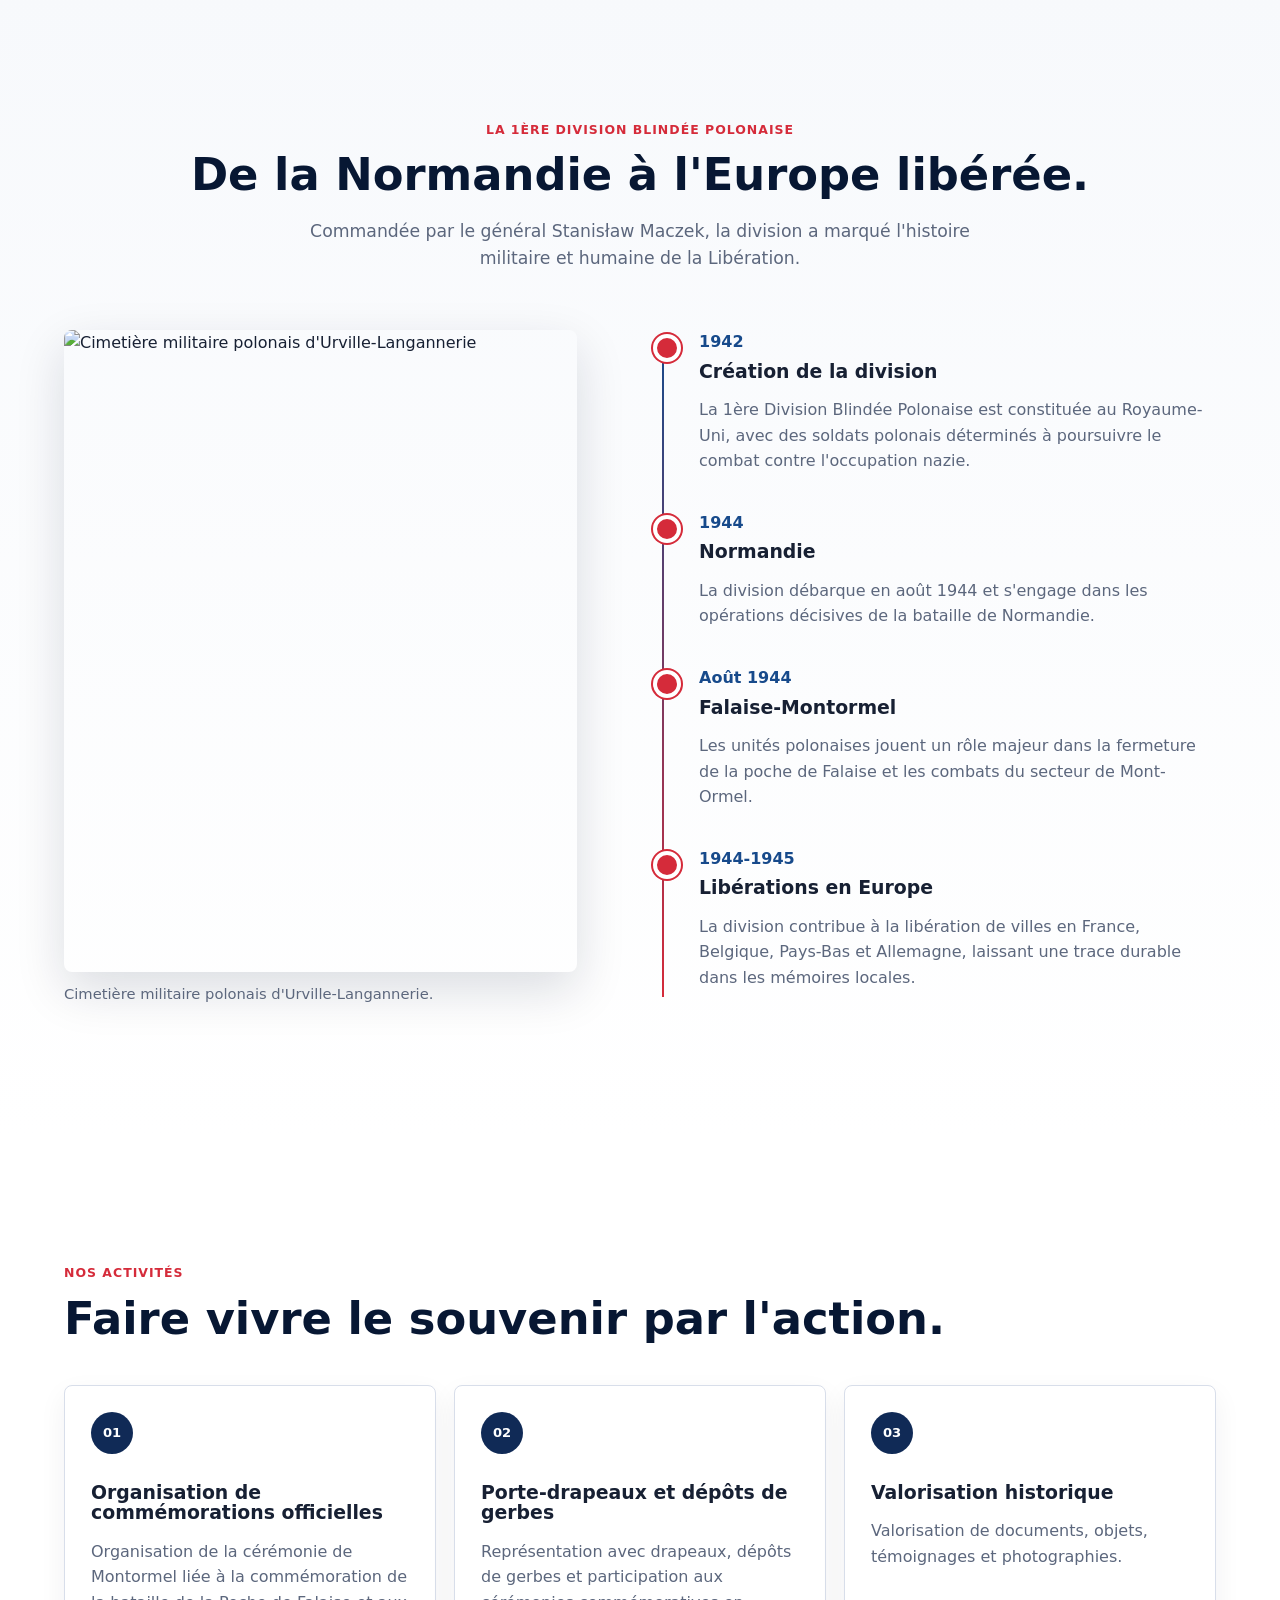
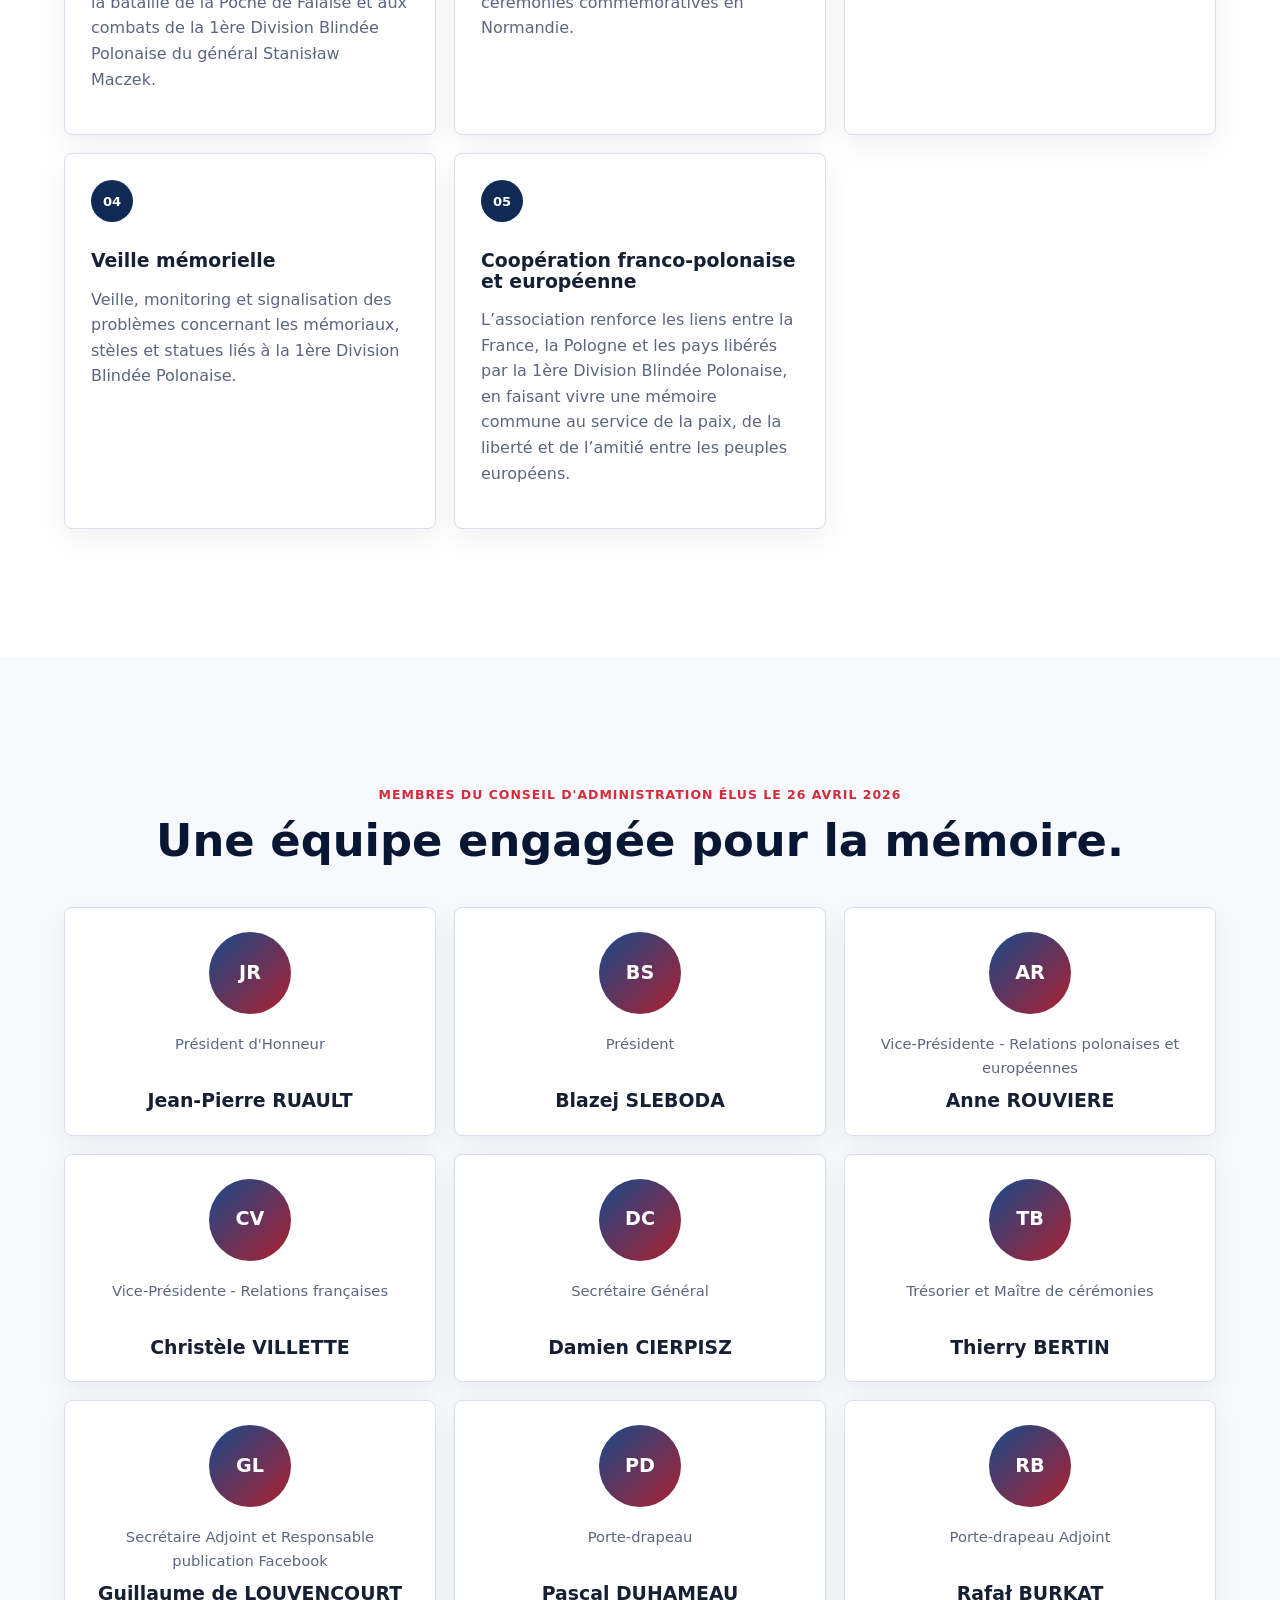
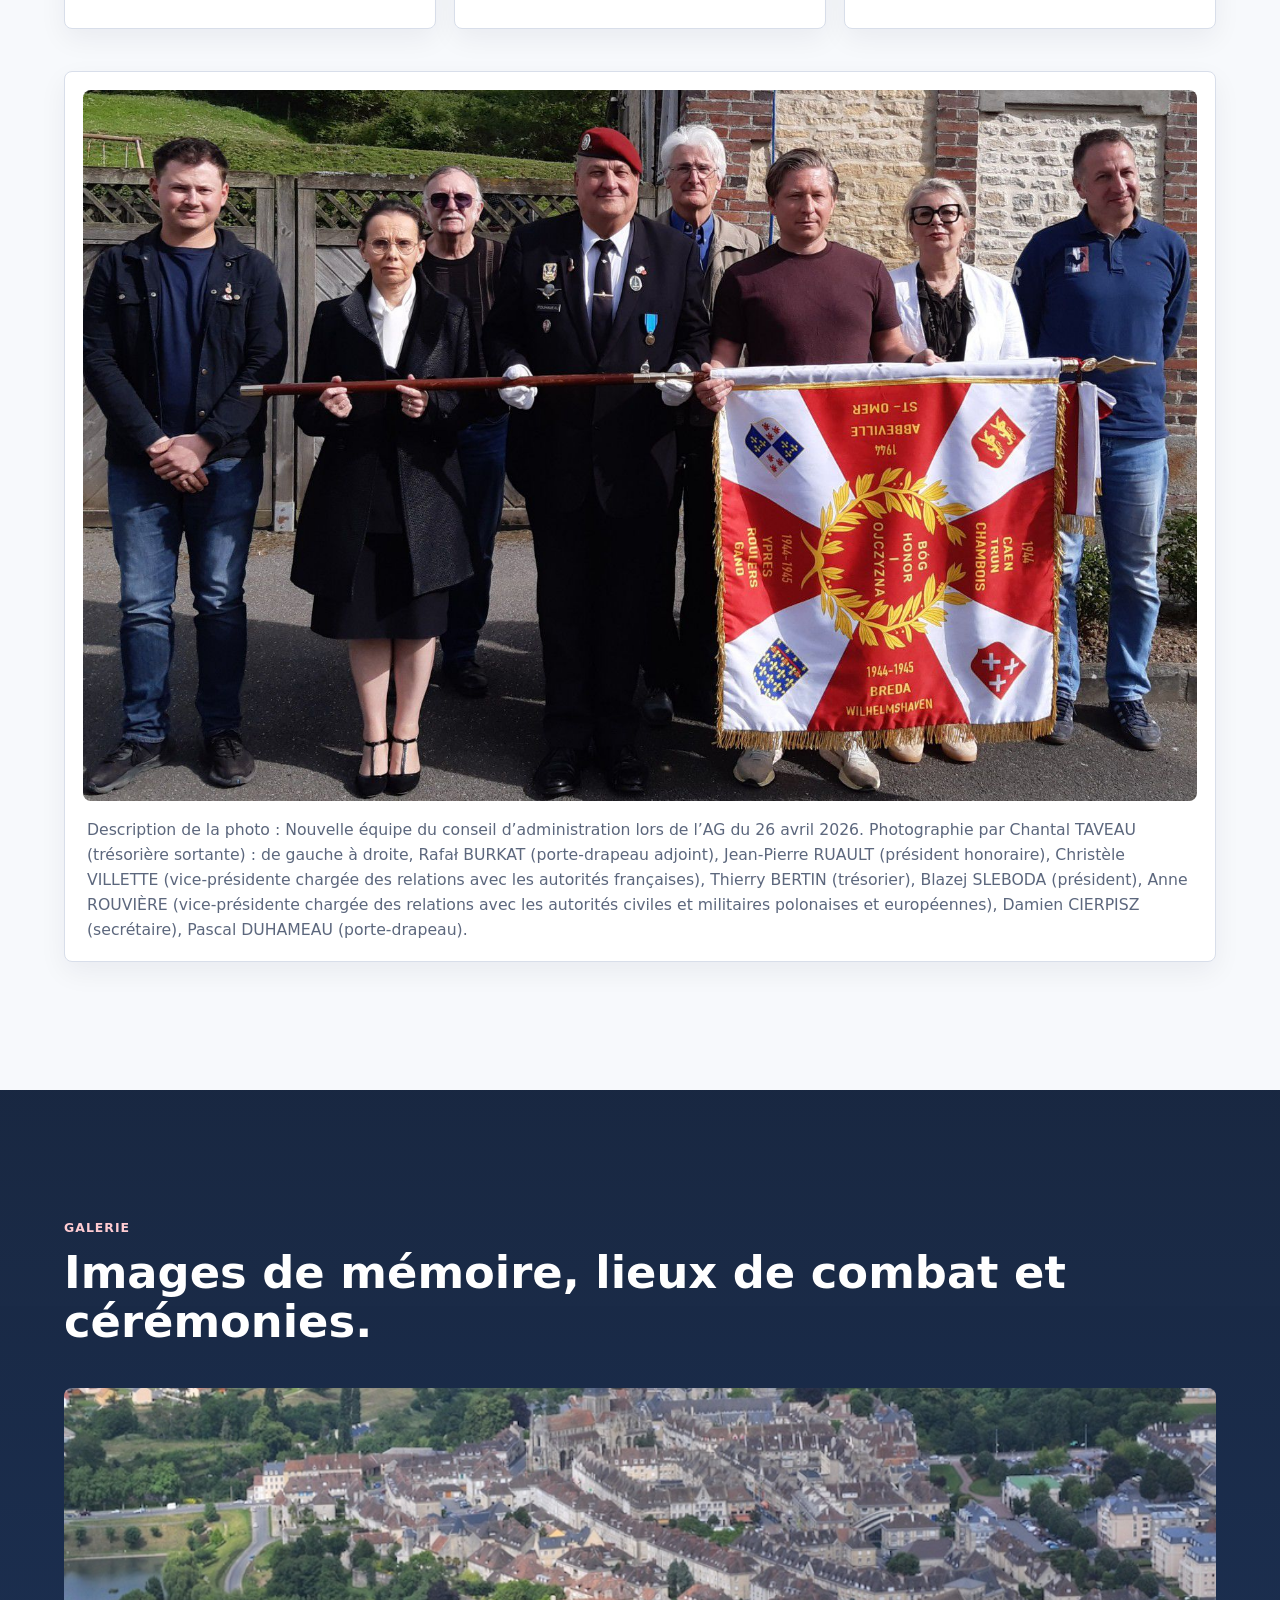
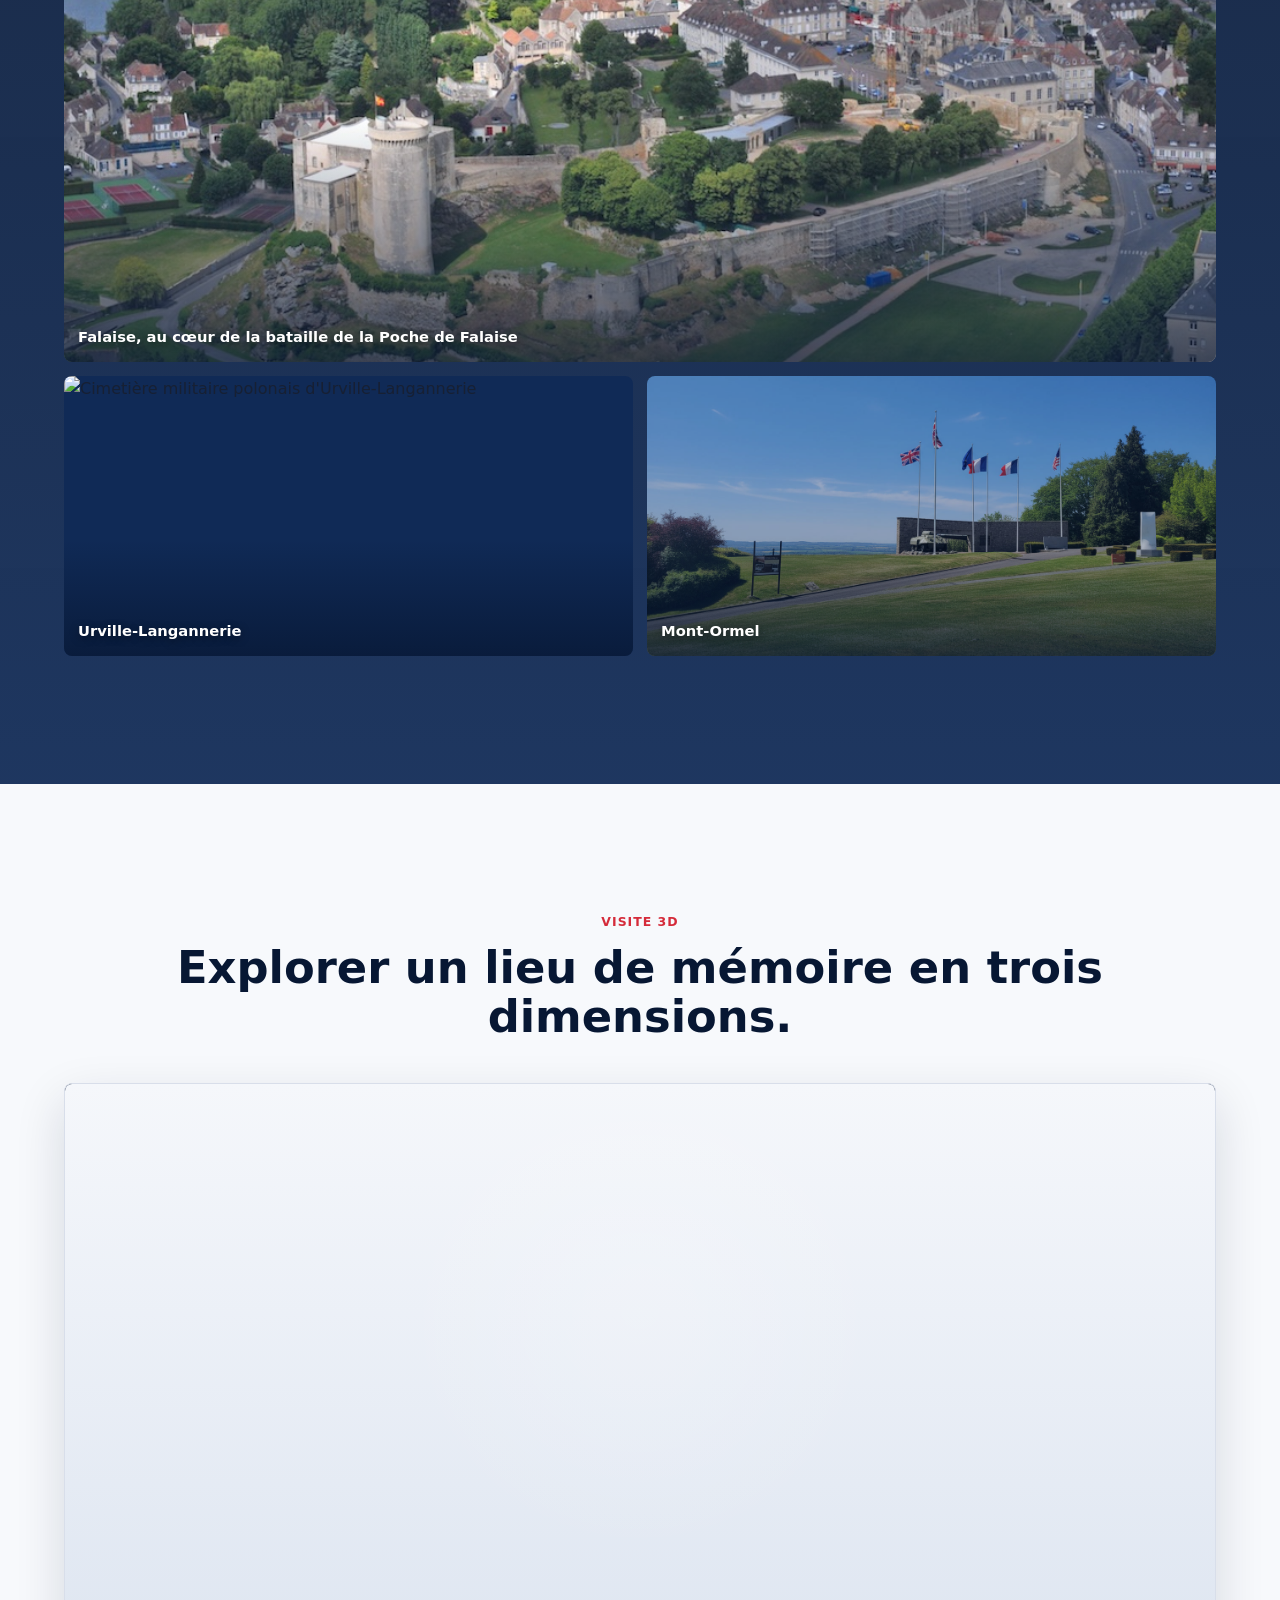
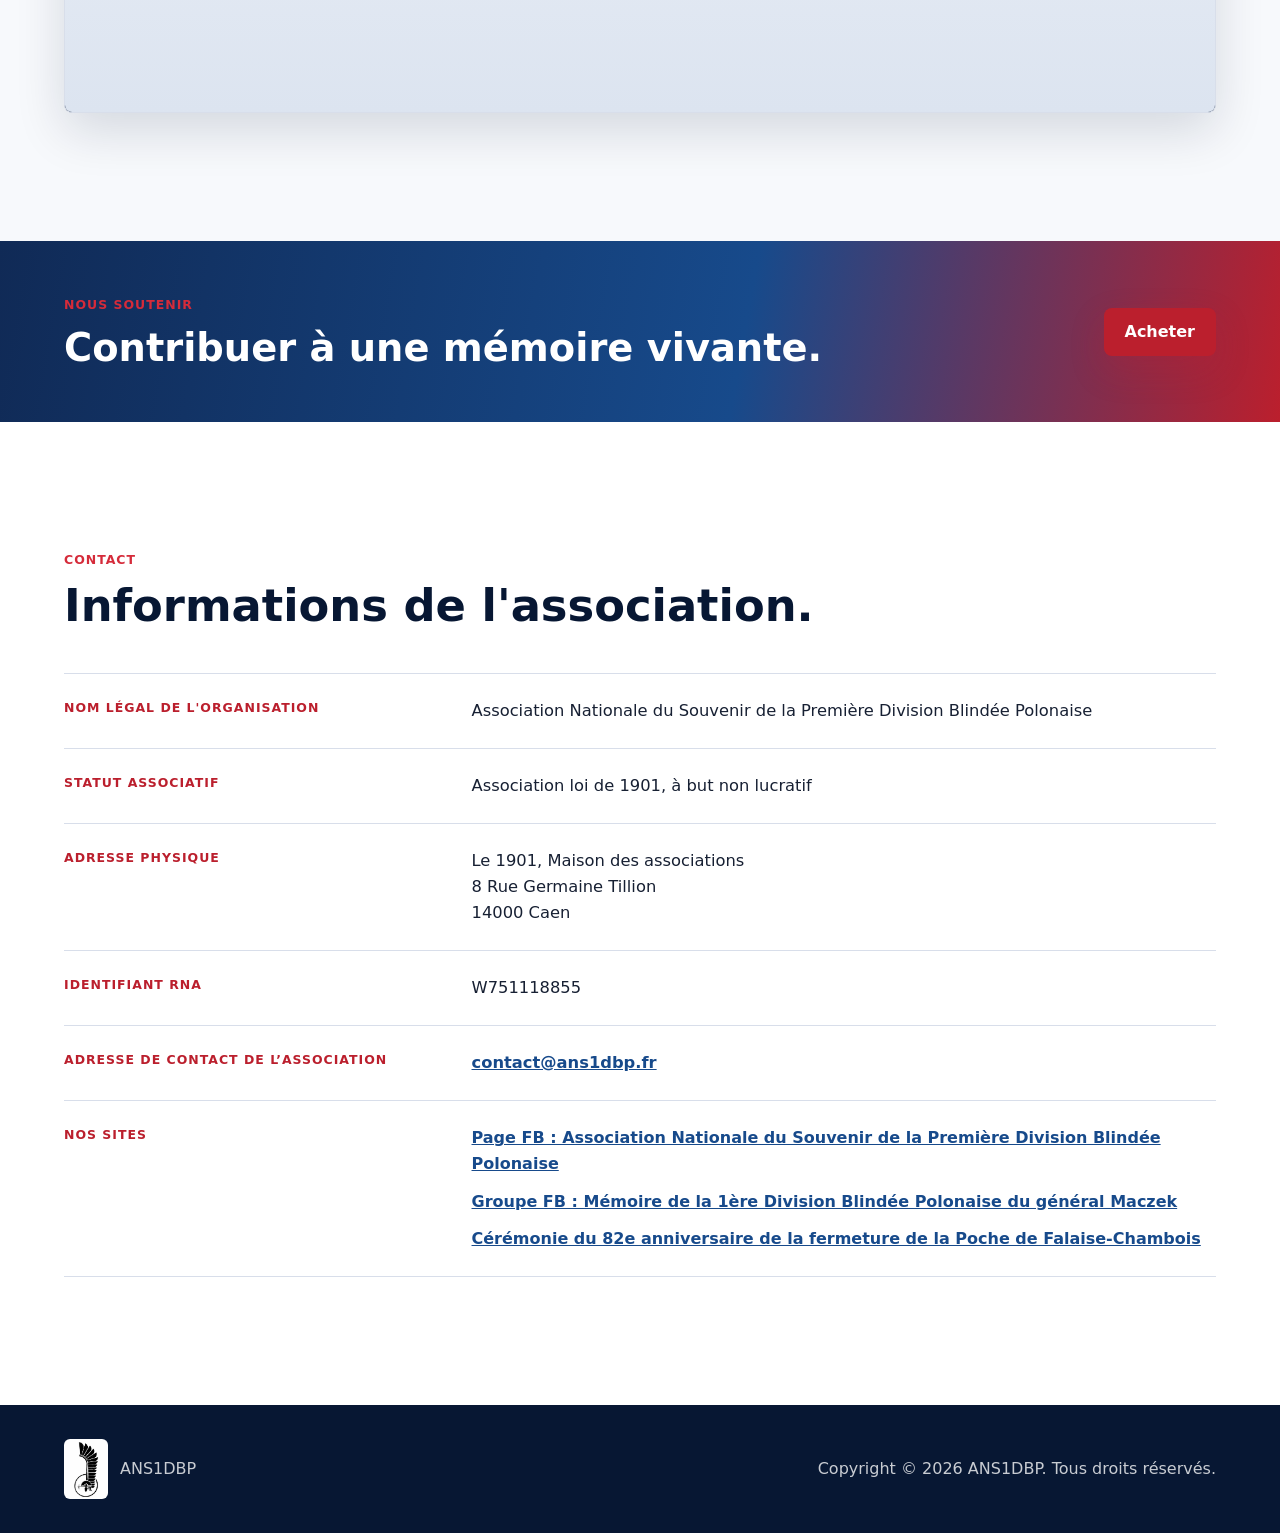
==== commit 74ee5f16: "Enhance SEO metadata and organization schema" ====
--- a/index.html
+++ b/index.html
@@ -3,16 +3,45 @@
   <head>
     <meta charset="utf-8">
     <meta name="viewport" content="width=device-width, initial-scale=1">
-    <title>ANS1DBP | Souvenir de la 1ère Division Blindée Polonaise</title>
-    <meta name="description" content="Site officiel de l'Association Nationale du Souvenir de la 1ère Division Blindée Polonaise du Général Stanisław Maczek. Mémoire, cérémonies, transmission et amitié franco-polonaise.">
+    <title>ANS1DBP | Association Nationale du Souvenir de la Première Division Blindée Polonaise</title>
+    <meta name="description" content="Site officiel de l'ANS1DBP, Association Nationale du Souvenir de la Première Division Blindée Polonaise du Général Stanisław Maczek. Mémoire, cérémonies, transmission et amitié franco-polonaise.">
+    <meta name="keywords" content="ANS1DBP, Association Nationale du Souvenir de la Première Division Blindée Polonaise, Association Nationale du Souvenir de la 1ère Division Blindée Polonaise, Général Stanisław Maczek, 1ère Division Blindée Polonaise, mémoire franco-polonaise, Falaise-Chambois, Mont-Ormel, Normandie">
     <meta name="theme-color" content="#102a56">
-    <meta property="og:title" content="Association Nationale du Souvenir de la 1ère Division Blindée Polonaise">
-    <meta property="og:description" content="Préserver la mémoire des combattants polonais ayant participé à la Libération de la France et de l'Europe.">
+    <meta property="og:title" content="ANS1DBP - Association Nationale du Souvenir de la Première Division Blindée Polonaise">
+    <meta property="og:description" content="Site officiel de l'Association Nationale du Souvenir de la Première Division Blindée Polonaise, dédiée à la mémoire des combattants polonais de la Libération.">
     <meta property="og:type" content="website">
+    <meta property="og:url" content="https://www.ans1dbp.fr/">
     <meta property="og:image" content="assets/Monument_1st_armoured_polish_division_Normandy_Dday.jpg">
+    <link rel="canonical" href="https://www.ans1dbp.fr/">
     <link rel="icon" href="favicon.svg" type="image/svg+xml">
     <link rel="preload" href="assets/Monument_1st_armoured_polish_division_Normandy_Dday.jpg" as="image">
     <link rel="stylesheet" href="styles.css?v=sites-list">
+    <script type="application/ld+json">
+      {
+        "@context": "https://schema.org",
+        "@type": "Organization",
+        "name": "Association Nationale du Souvenir de la Première Division Blindée Polonaise",
+        "alternateName": [
+          "ANS1DBP",
+          "Association Nationale du Souvenir de la 1ère Division Blindée Polonaise"
+        ],
+        "url": "https://www.ans1dbp.fr/",
+        "logo": "https://www.ans1dbp.fr/assets/1_pancerna_gen_Maczka.gif",
+        "description": "Association dédiée à la mémoire de la Première Division Blindée Polonaise du Général Stanisław Maczek.",
+        "email": "contact@ans1dbp.fr",
+        "address": {
+          "@type": "PostalAddress",
+          "streetAddress": "Le 1901, Maison des associations, 8 Rue Germaine Tillion",
+          "postalCode": "14000",
+          "addressLocality": "Caen",
+          "addressCountry": "FR"
+        },
+        "sameAs": [
+          "https://www.facebook.com/ans1dbp",
+          "https://www.facebook.com/groups/1500442536838044"
+        ]
+      }
+    </script>
   </head>
   <body>
     <a class="skip-link" href="#main">Aller au contenu principal</a>
@@ -22,7 +51,7 @@
         <img src="assets/1_pancerna_gen_Maczka.gif" alt="" width="44" height="60">
         <span>
           <strong>ANS1DBP</strong>
-          <small>Association Nationale du Souvenir de la 1ère Division Blindée Polonaise</small>
+          <small>Association Nationale du Souvenir de la Première Division Blindée Polonaise</small>
         </span>
       </a>
     </header>
@@ -33,7 +62,7 @@
         <div class="hero-overlay"></div>
         <div class="hero-content reveal">
           <p class="kicker">Mémoire</p>
-          <h1>Association Nationale du Souvenir de la 1ère Division Blindée Polonaise du Général Stanisław Maczek</h1>
+          <h1>ANS1DBP - Association Nationale du Souvenir de la Première Division Blindée Polonaise du Général Stanisław Maczek</h1>
           <p class="hero-subtitle">Préserver la mémoire des combattants polonais ayant participé à la Libération de la France et de l'Europe.</p>
           <div class="hero-actions">
             <a class="button button-primary" href="fermeture-poche-falaise-chambois.html" target="_blank" rel="noopener">Découvrir la cérémonie du 23 août 2026</a>
@@ -50,7 +79,7 @@
             <h2>Une association au service de la mémoire et de la transmission.</h2>
           </div>
           <div class="text-panel reveal">
-            <p>L'Association Nationale du Souvenir de la 1ère Division Blindée Polonaise du Général Stanisław Maczek rassemble celles et ceux qui souhaitent honorer les soldats polonais engagés dans la Libération de la France et de l'Europe occidentale.</p>
+            <p>L'ANS1DBP, Association Nationale du Souvenir de la Première Division Blindée Polonaise du Général Stanisław Maczek, rassemble celles et ceux qui souhaitent honorer les soldats polonais engagés dans la Libération de la France et de l'Europe occidentale.</p>
             <p>Elle entretient une mission de mémoire exigeante : organiser et participer aux cérémonies commémoratives, soutenir les dépôts de gerbes, assurer la présence des porte-drapeaux, conserver les liens entre familles, institutions et vétérans, et transmettre cette histoire aux nouvelles générations.</p>
             <p>Son action fait vivre l'amitié franco-polonaise à travers des rencontres, des expositions, des conférences et des initiatives pédagogiques autour du parcours de la division.</p>
           </div>
@@ -190,7 +219,7 @@
           <div class="contact-details reveal" role="list">
             <article class="contact-card" role="listitem">
               <span class="contact-label">Nom légal de l'organisation</span>
-              <p>Association Nationale du Souvenir de la 1ère Division Blindée Polonaise</p>
+              <p>Association Nationale du Souvenir de la Première Division Blindée Polonaise</p>
             </article>
             <article class="contact-card" role="listitem">
               <span class="contact-label">Statut associatif</span>
@@ -212,7 +241,7 @@
               <span class="contact-label">Nos sites</span>
               <ul class="site-list">
                 <li>
-                  <a href="https://www.facebook.com/ans1dbp" rel="noopener">Page FB : Association Nationale du Souvenir de la 1ère Division Blindée Polonaise</a>
+                  <a href="https://www.facebook.com/ans1dbp" rel="noopener">Page FB : Association Nationale du Souvenir de la Première Division Blindée Polonaise</a>
                 </li>
                 <li>
                   <a href="https://www.facebook.com/groups/1500442536838044" rel="noopener">Groupe FB : Mémoire de la 1ère Division Blindée Polonaise du général Maczek</a>
--- a/styles.css
+++ b/styles.css
@@ -152,7 +152,7 @@
 }
 
 .event-hero-media {
-  background-image: url("assets/Cimetière_Polonais_Urville_Wiki.jpeg");
+  background-image: url("assets/cimetiere-polonais-urville-wiki.jpeg");
   background-size: cover;
   background-position: center;
   transform: scale(1.02);
@@ -834,6 +834,10 @@
   box-shadow: var(--shadow);
 }
 
+.event-collage figcaption {
+  color: rgba(255, 255, 255, 0.82);
+}
+
 .event-previous-text {
   color: rgba(255, 255, 255, 0.84);
   font-size: 1.05rem;
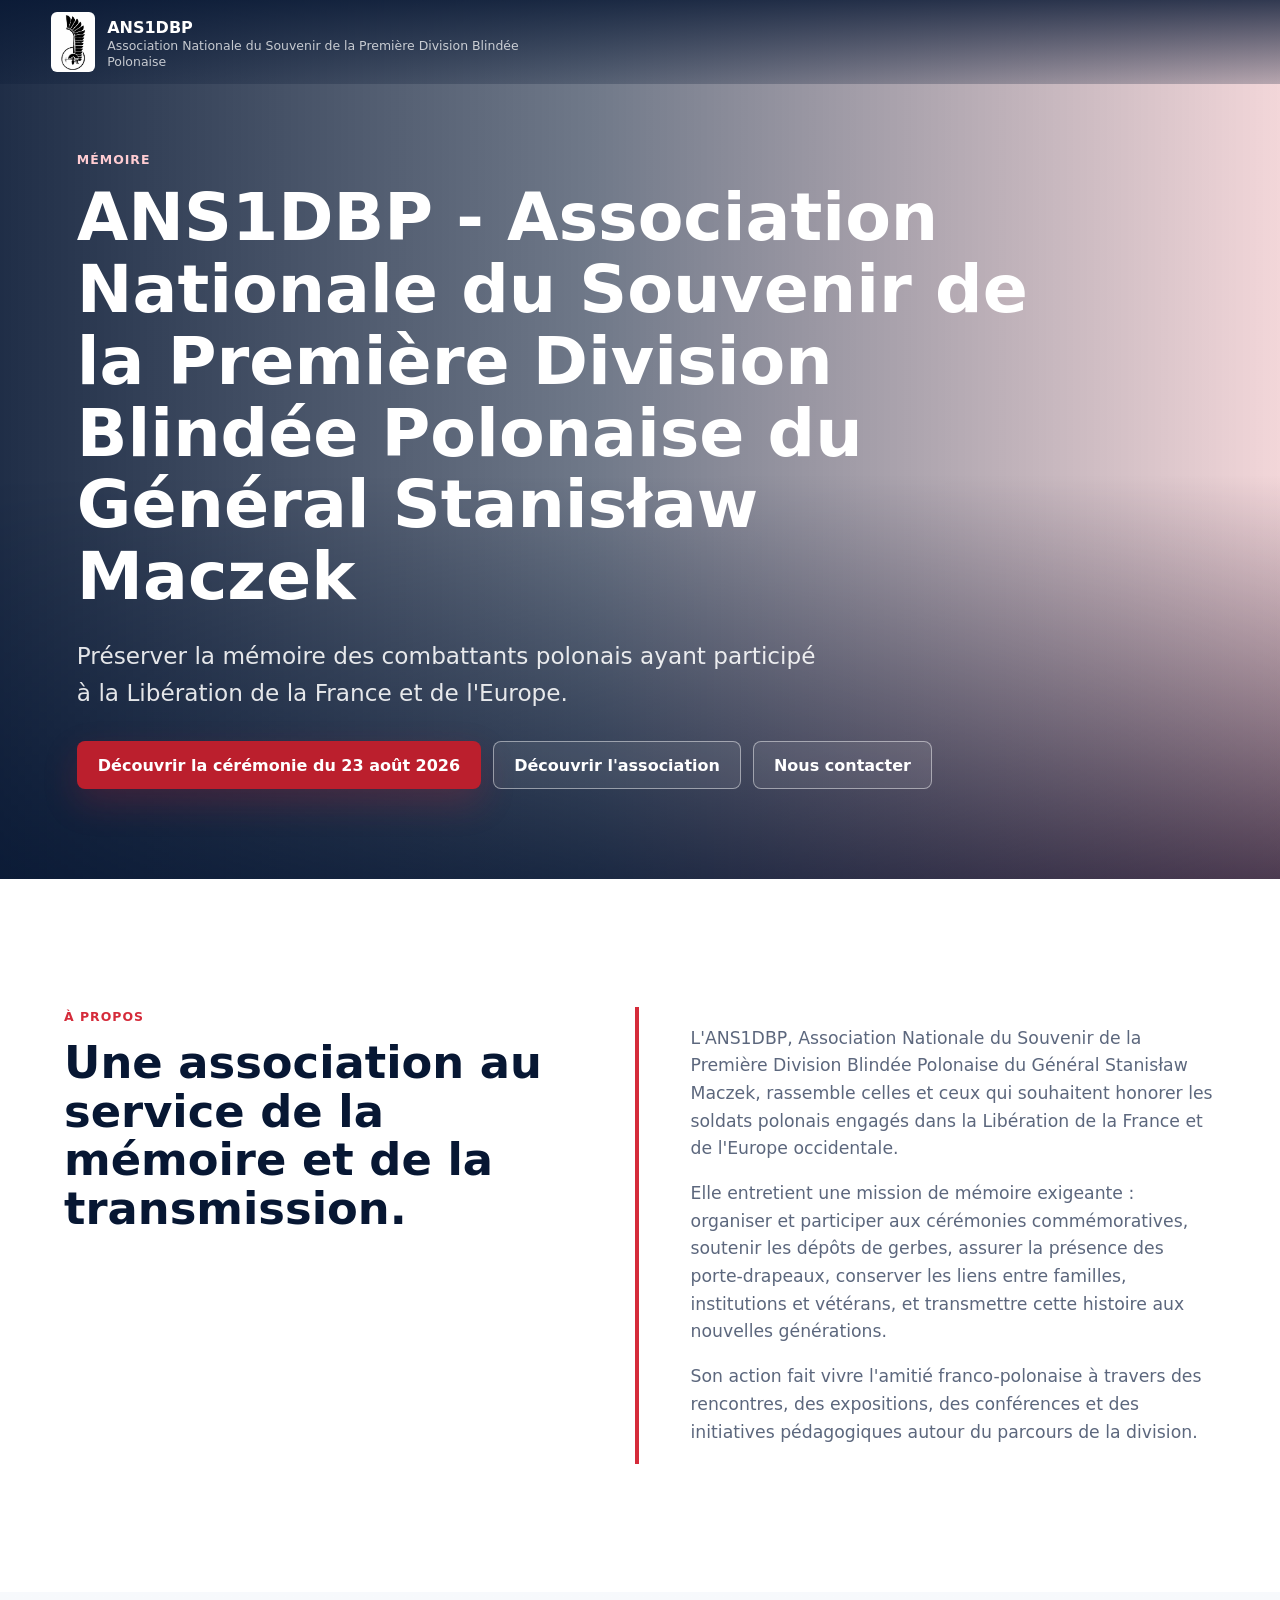
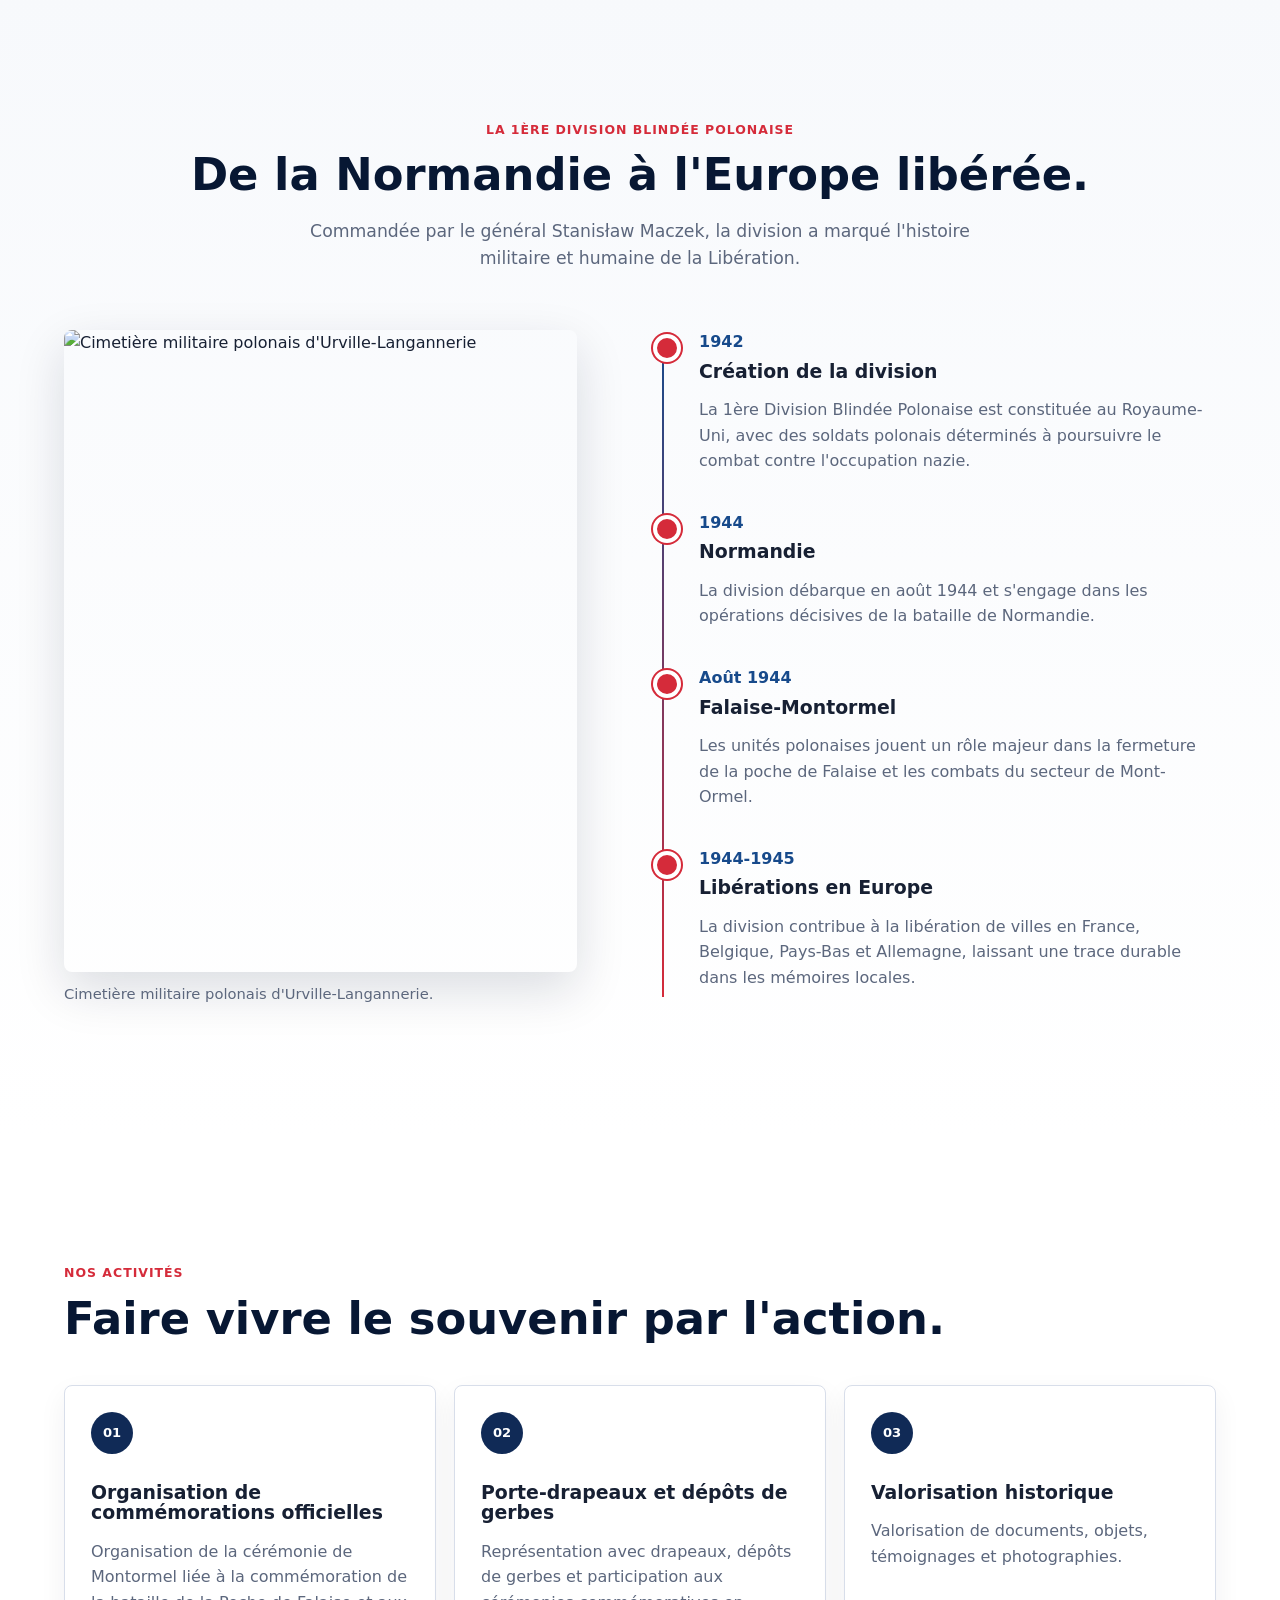
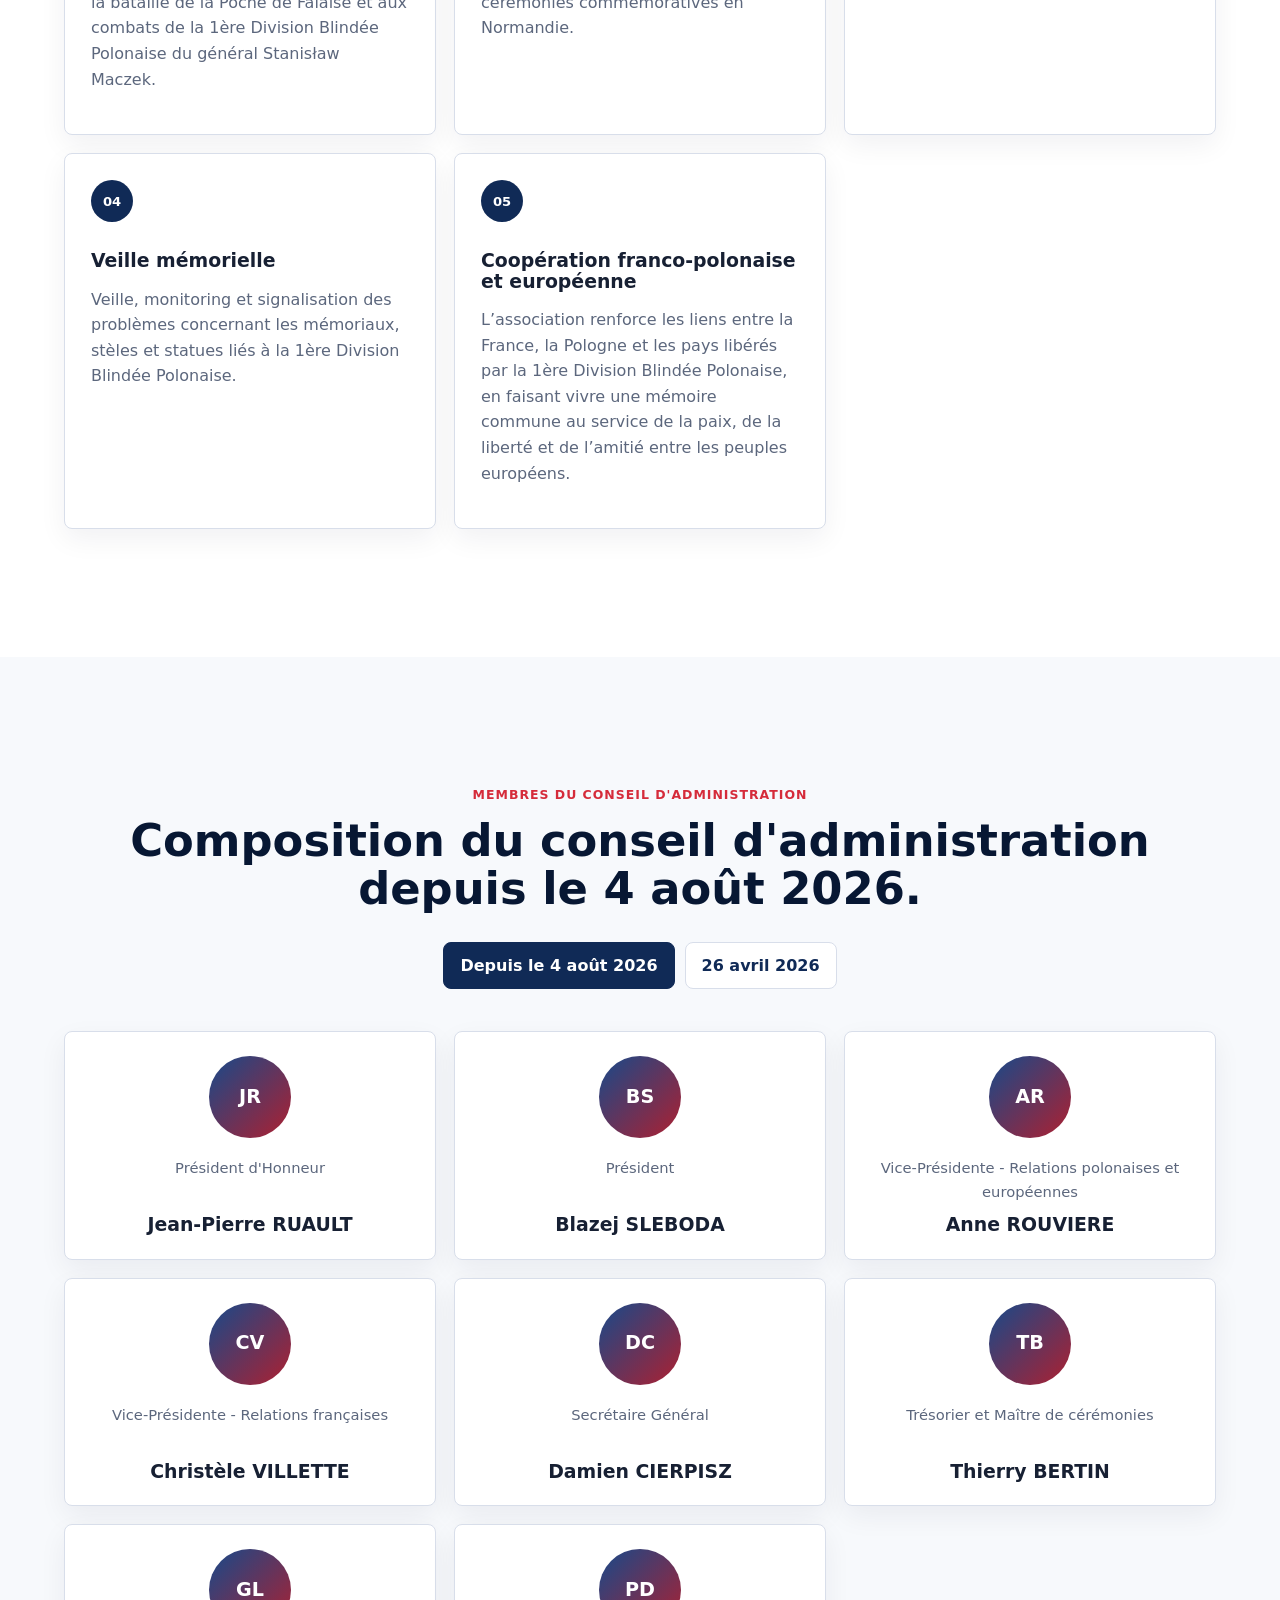
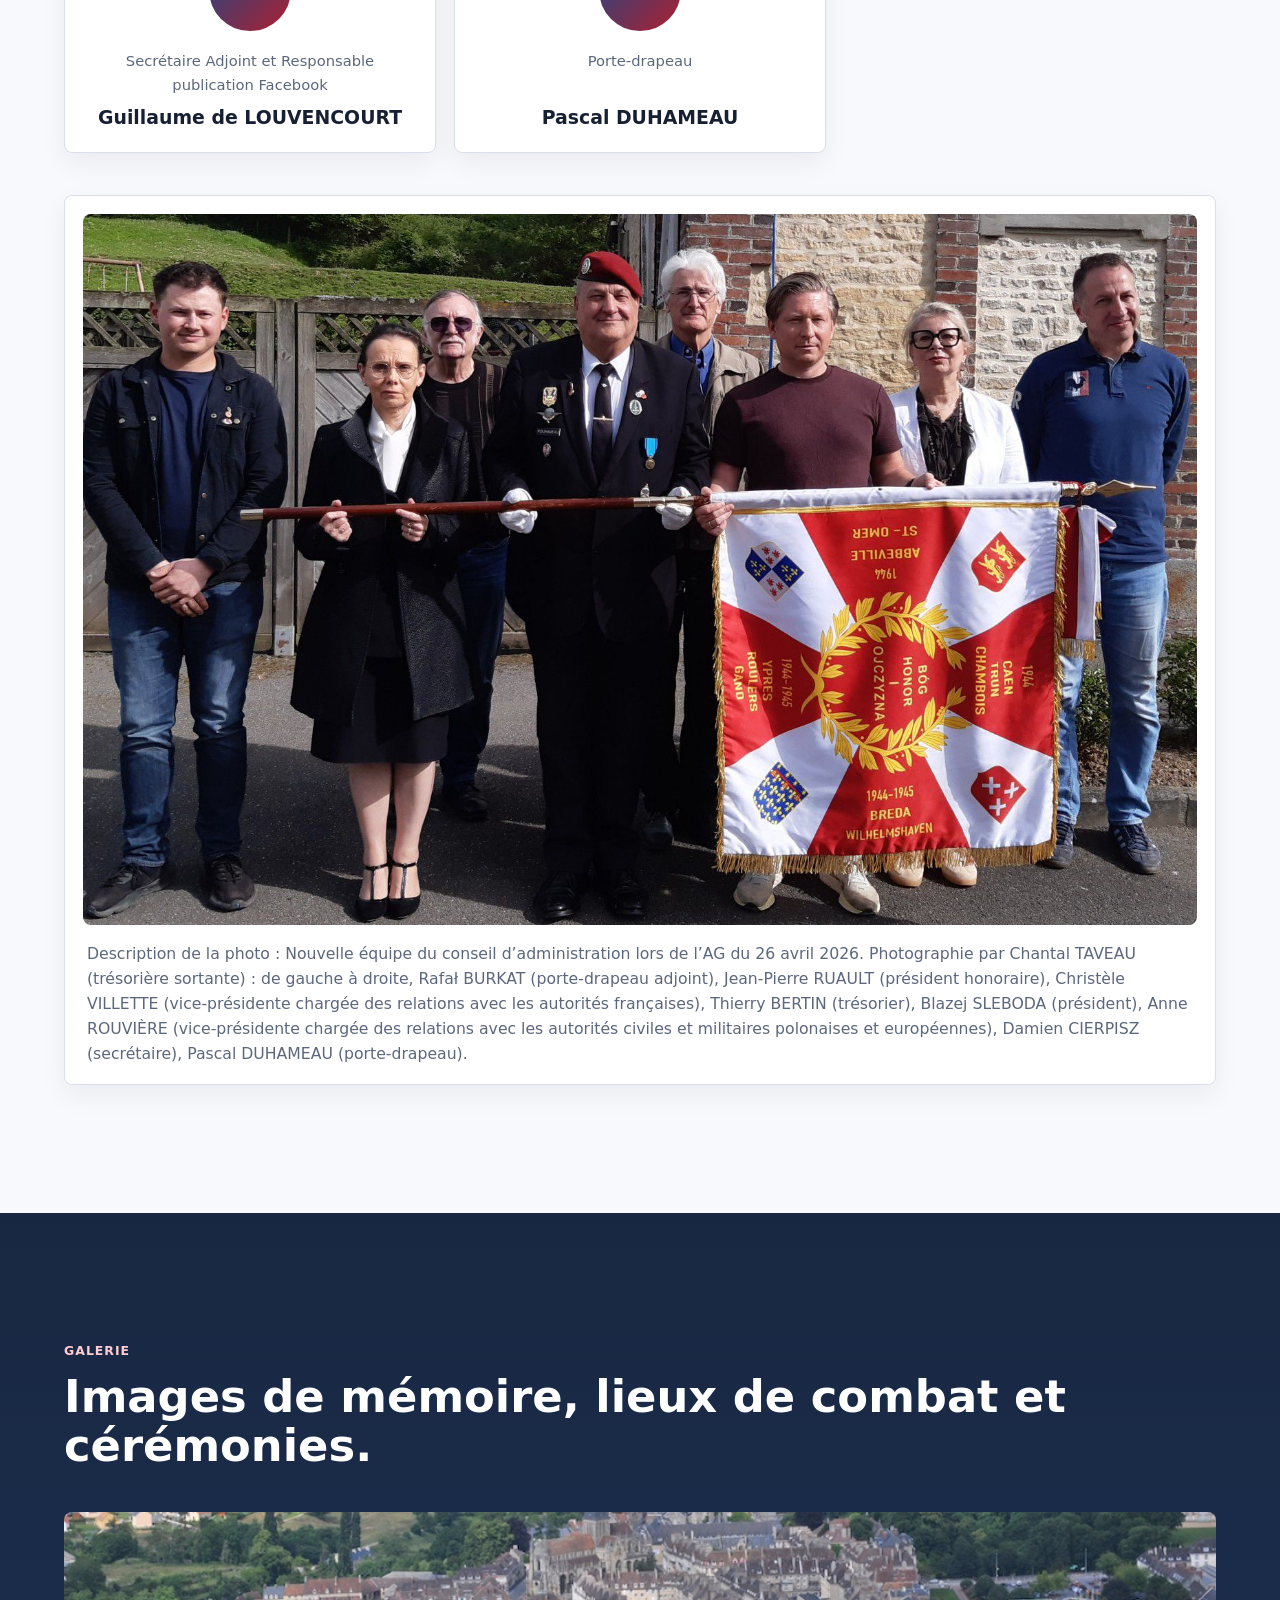
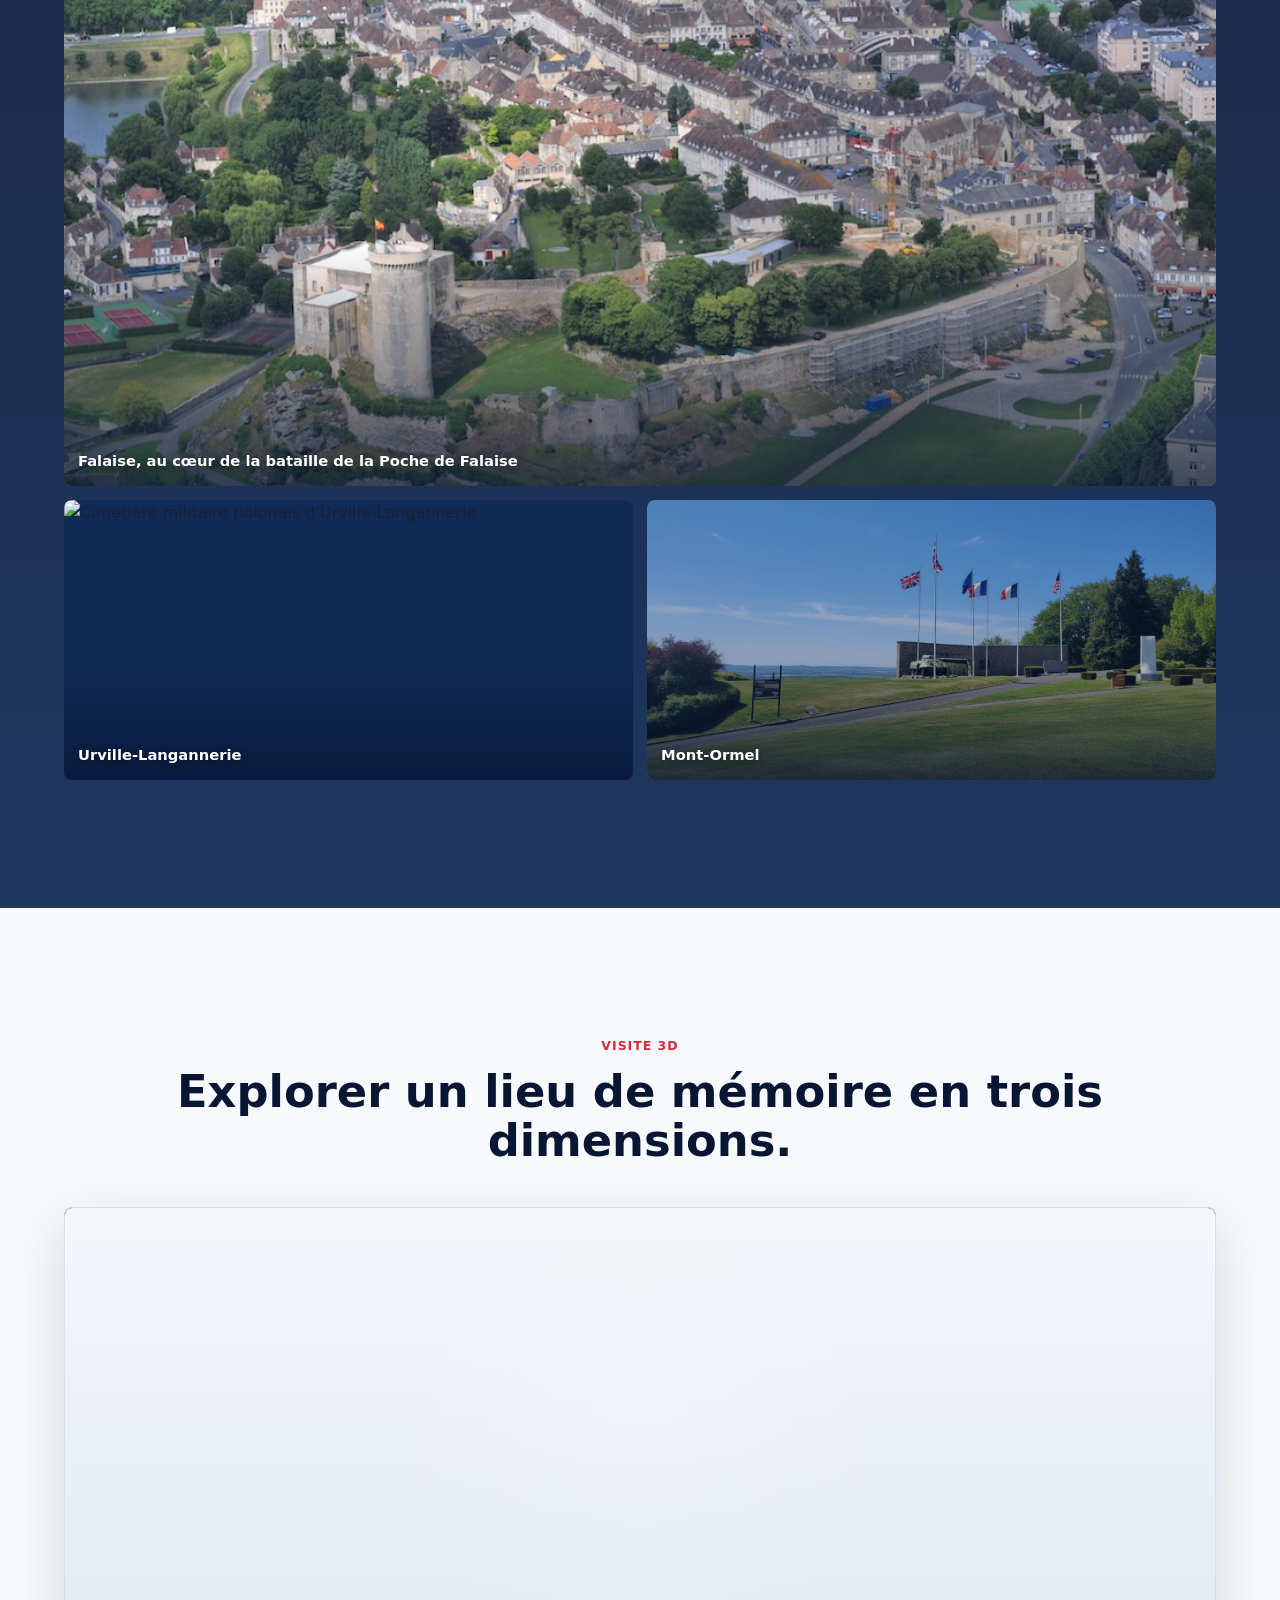
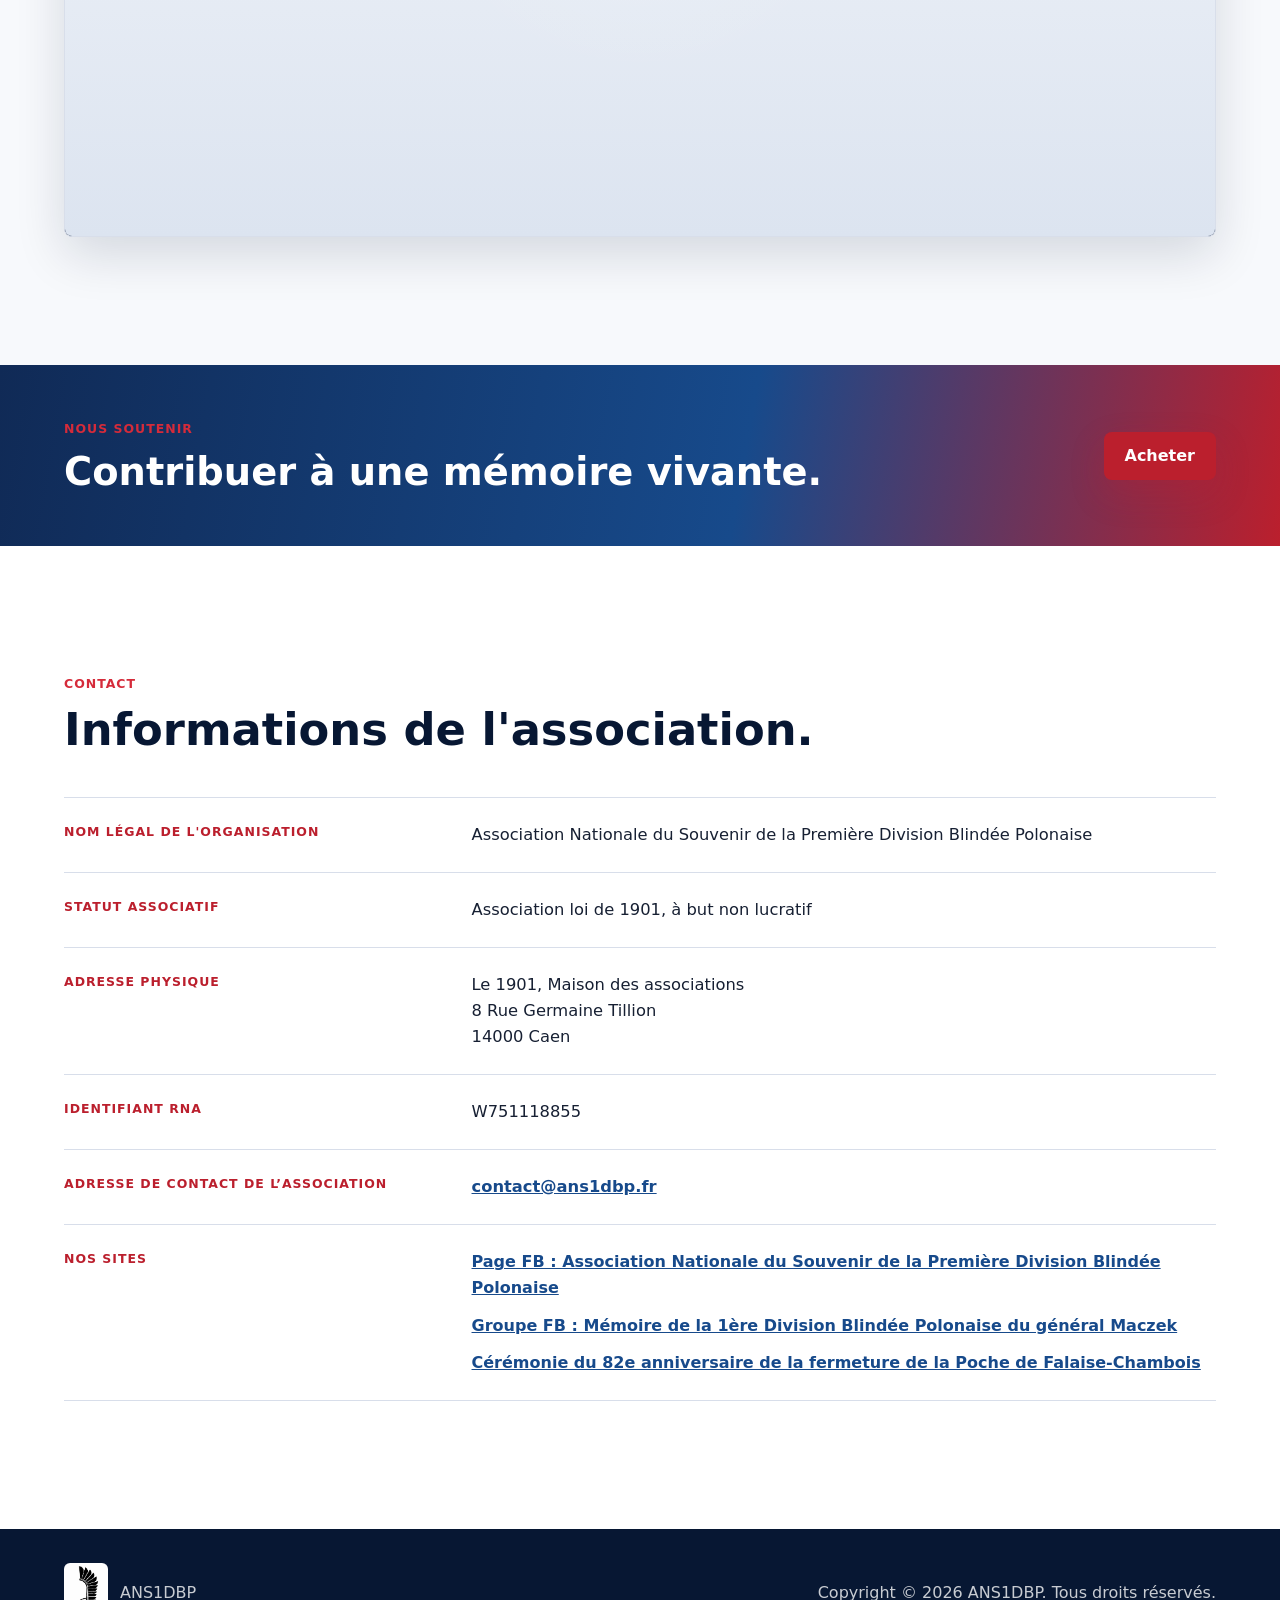
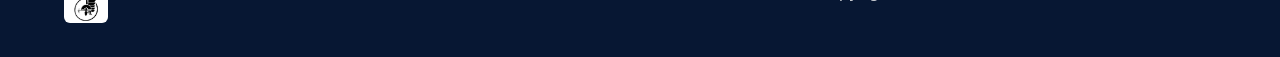
==== commit 60f66bbb: "Update CA section" ====
--- a/index.html
+++ b/index.html
@@ -144,10 +144,16 @@
       <section id="bureau" class="section board-section">
         <div class="section-inner">
           <div class="section-heading centered reveal">
-            <p class="kicker">Membres du conseil d'administration élus le 26 avril 2026</p>
-            <h2>Une équipe engagée pour la mémoire.</h2>
-          </div>
-          <div class="board-grid">
+            <p class="kicker" data-board-kicker>Membres du conseil d'administration</p>
+            <h2 data-board-title>Une équipe engagée pour la mémoire.</h2>
+            <p data-board-description>Consultez la composition du conseil d'administration selon les dates importantes.</p>
+          </div>
+          <div class="board-version-control reveal" aria-label="Choisir la composition du conseil d'administration par date">
+            <button class="board-version-button is-active" type="button" data-board-version-button="2026-08-04">Depuis le 4 août 2026</button>
+            <button class="board-version-button" type="button" data-board-version-button="2026-04-26">26 avril 2026</button>
+          </div>
+          <p class="board-version-note reveal" data-board-note></p>
+          <div class="board-grid" data-board-grid>
             <article class="person-card reveal"><div class="avatar">JR</div><p>Président d'Honneur</p><h3>Jean-Pierre RUAULT</h3></article>
             <article class="person-card reveal"><div class="avatar">BS</div><p>Président</p><h3>Blazej SLEBODA</h3></article>
             <article class="person-card reveal"><div class="avatar">AR</div><p>Vice-Présidente - Relations polonaises et européennes</p><h3>Anne ROUVIERE</h3></article>
@@ -156,8 +162,8 @@
             <article class="person-card reveal"><div class="avatar">TB</div><p>Trésorier et Maître de cérémonies</p><h3>Thierry BERTIN</h3></article>
             <article class="person-card reveal"><div class="avatar">GL</div><p>Secrétaire Adjoint et Responsable publication Facebook</p><h3>Guillaume de LOUVENCOURT</h3></article>
             <article class="person-card reveal"><div class="avatar">PD</div><p>Porte-drapeau</p><h3>Pascal DUHAMEAU</h3></article>
-            <article class="person-card reveal"><div class="avatar">RB</div><p>Porte-drapeau Adjoint</p><h3>Rafał BURKAT</h3></article>
-          </div>
+          </div>
+          <div class="board-events reveal" data-board-events></div>
           <figure class="board-photo reveal">
             <img src="assets/ANS1DBP_CA_2026_04_26.jpeg" alt="Nouvelle équipe du conseil d'administration de l'ANS1DBP lors de l'assemblée générale du 26 avril 2026" loading="lazy">
             <figcaption>Description de la photo : Nouvelle équipe du conseil d’administration lors de l’AG du 26 avril 2026. Photographie par Chantal TAVEAU (trésorière sortante) : de gauche à droite, Rafał BURKAT (porte-drapeau adjoint), Jean-Pierre RUAULT (président honoraire), Christèle VILLETTE (vice-présidente chargée des relations avec les autorités françaises), Thierry BERTIN (trésorier), Blazej SLEBODA (président), Anne ROUVIÈRE (vice-présidente chargée des relations avec les autorités civiles et militaires polonaises et européennes), Damien CIERPISZ (secrétaire), Pascal DUHAMEAU (porte-drapeau).</figcaption>
--- a/styles.css
+++ b/styles.css
@@ -463,6 +463,73 @@
   background: var(--surface);
 }
 
+.board-version-control {
+  display: flex;
+  flex-wrap: wrap;
+  justify-content: center;
+  gap: 10px;
+  margin-top: 28px;
+}
+
+.board-version-button {
+  min-height: 44px;
+  padding: 10px 16px;
+  border: 1px solid var(--line);
+  border-radius: var(--radius);
+  color: var(--blue-900);
+  background: var(--white);
+  font-weight: 850;
+  cursor: pointer;
+  transition: background 160ms ease, border-color 160ms ease, color 160ms ease, transform 160ms ease;
+}
+
+.board-version-button:hover {
+  transform: translateY(-1px);
+  border-color: rgba(23, 74, 139, 0.45);
+}
+
+.board-version-button.is-active {
+  color: var(--white);
+  border-color: var(--blue-900);
+  background: var(--blue-900);
+}
+
+.board-version-note {
+  max-width: 760px;
+  margin: 18px auto 0;
+  color: var(--muted);
+  text-align: center;
+}
+
+.board-events {
+  max-width: 820px;
+  margin: 28px auto 0;
+  padding: 18px 20px;
+  border-left: 4px solid var(--red-600);
+  border-radius: var(--radius);
+  background: var(--white);
+  box-shadow: 0 10px 28px rgba(7, 23, 51, 0.06);
+}
+
+.board-events h3 {
+  color: var(--blue-950);
+  font-size: 1rem;
+}
+
+.board-events ul {
+  margin: 10px 0 0;
+  padding-left: 20px;
+  color: var(--muted);
+}
+
+.board-events li + li {
+  margin-top: 8px;
+}
+
+.board-events strong {
+  color: var(--blue-900);
+}
+
 .person-card {
   padding: 24px;
   text-align: center;
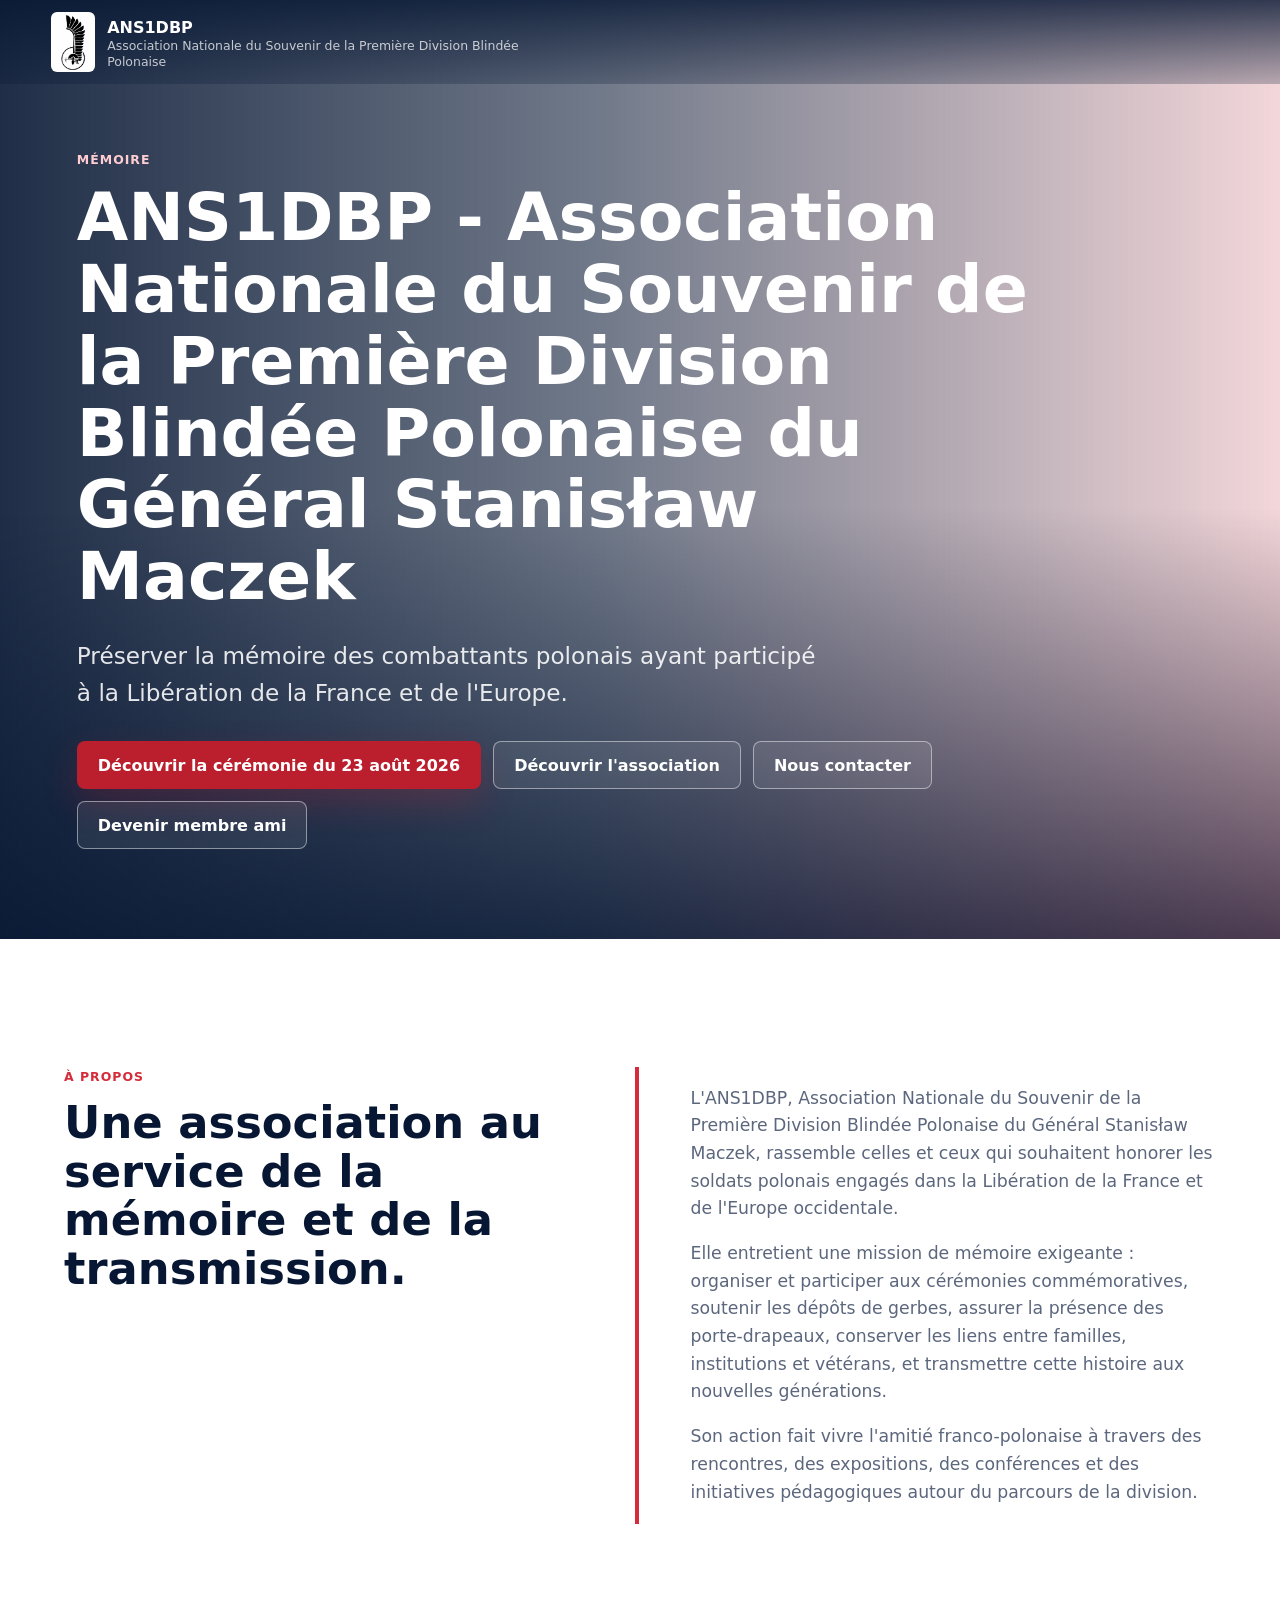
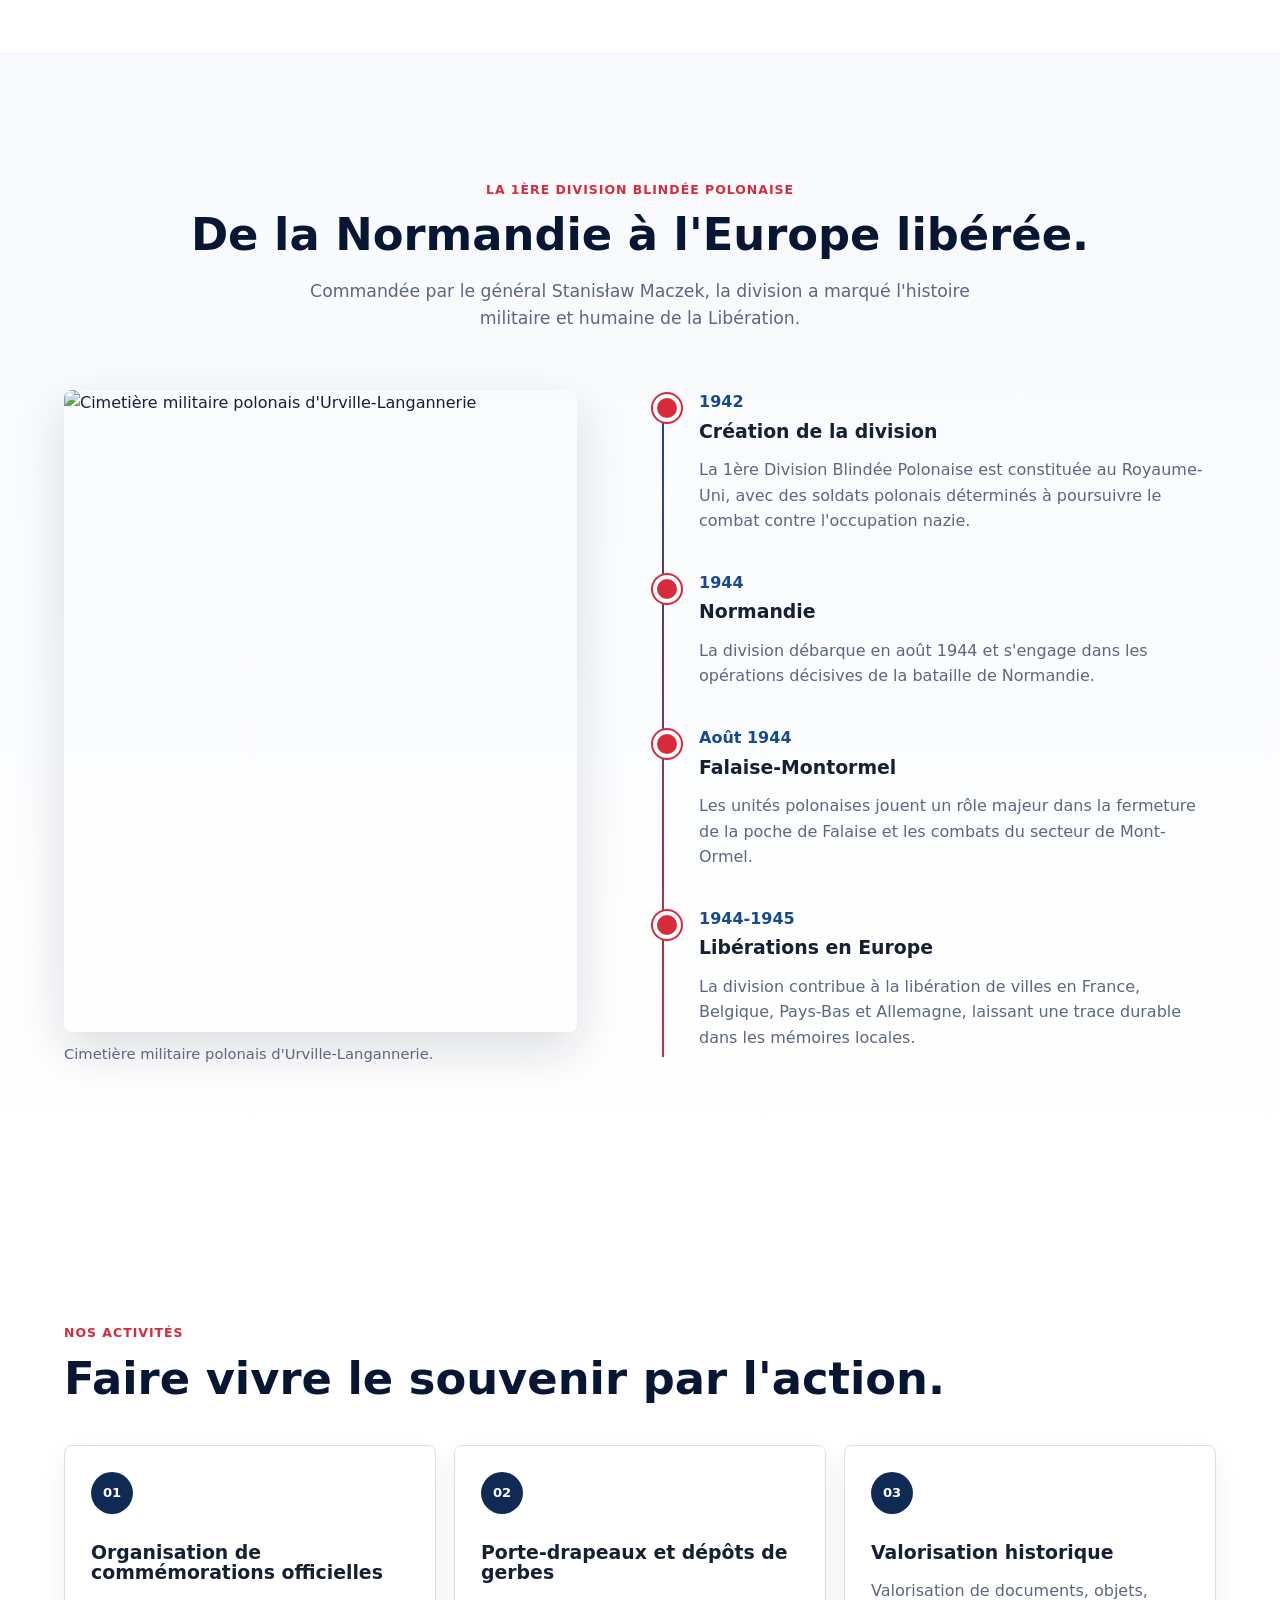
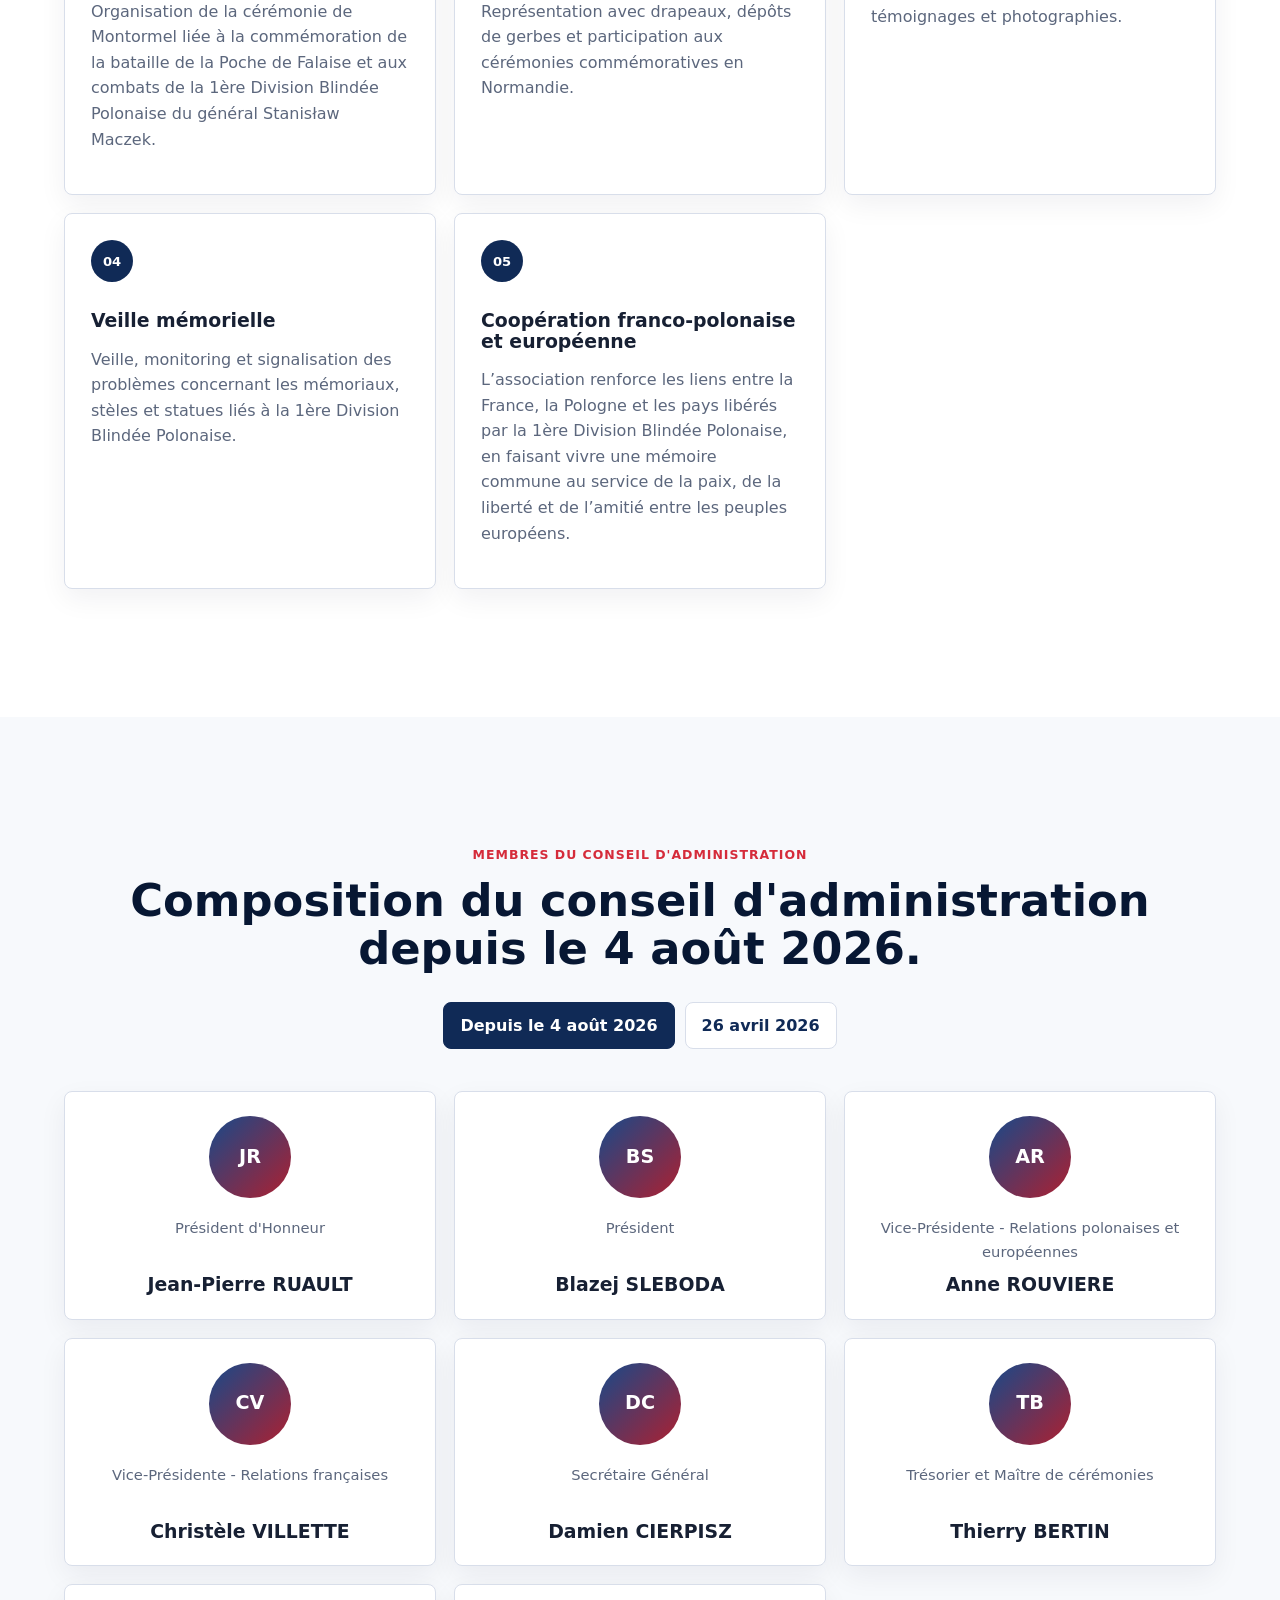
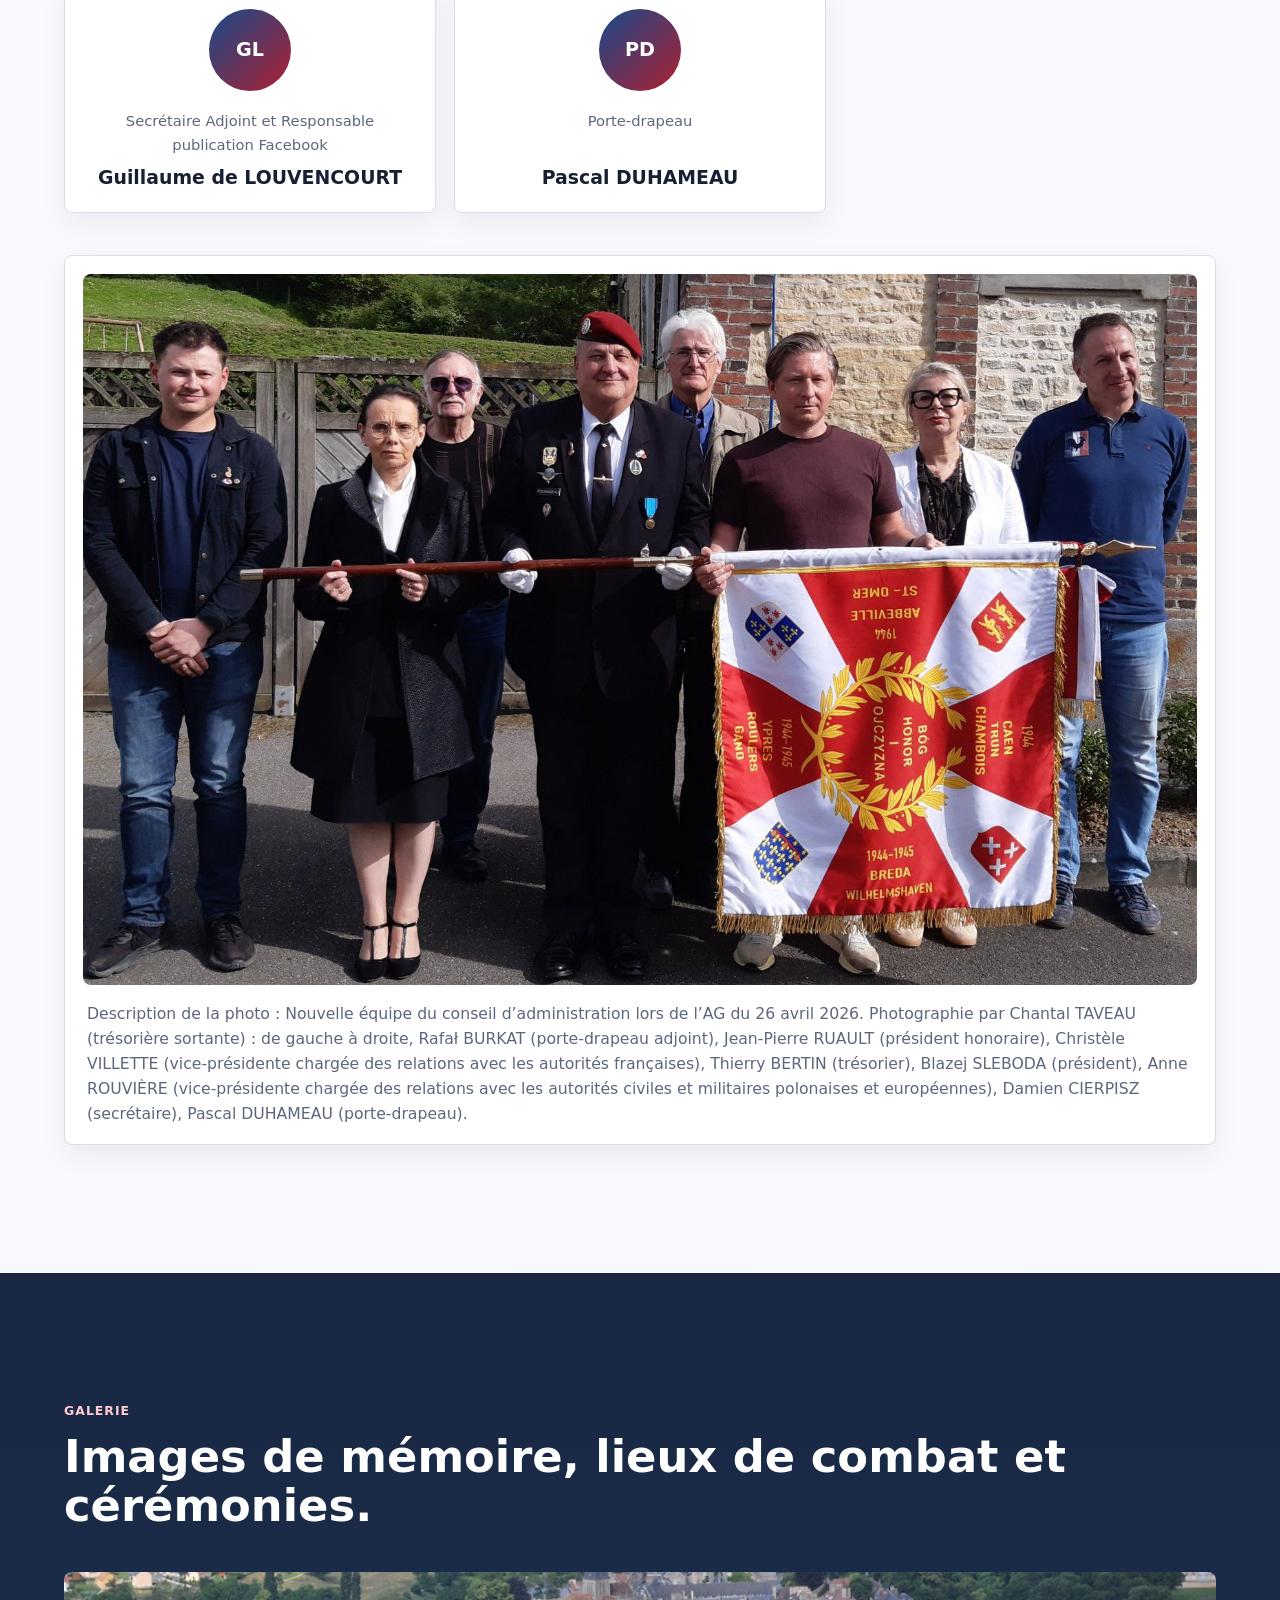
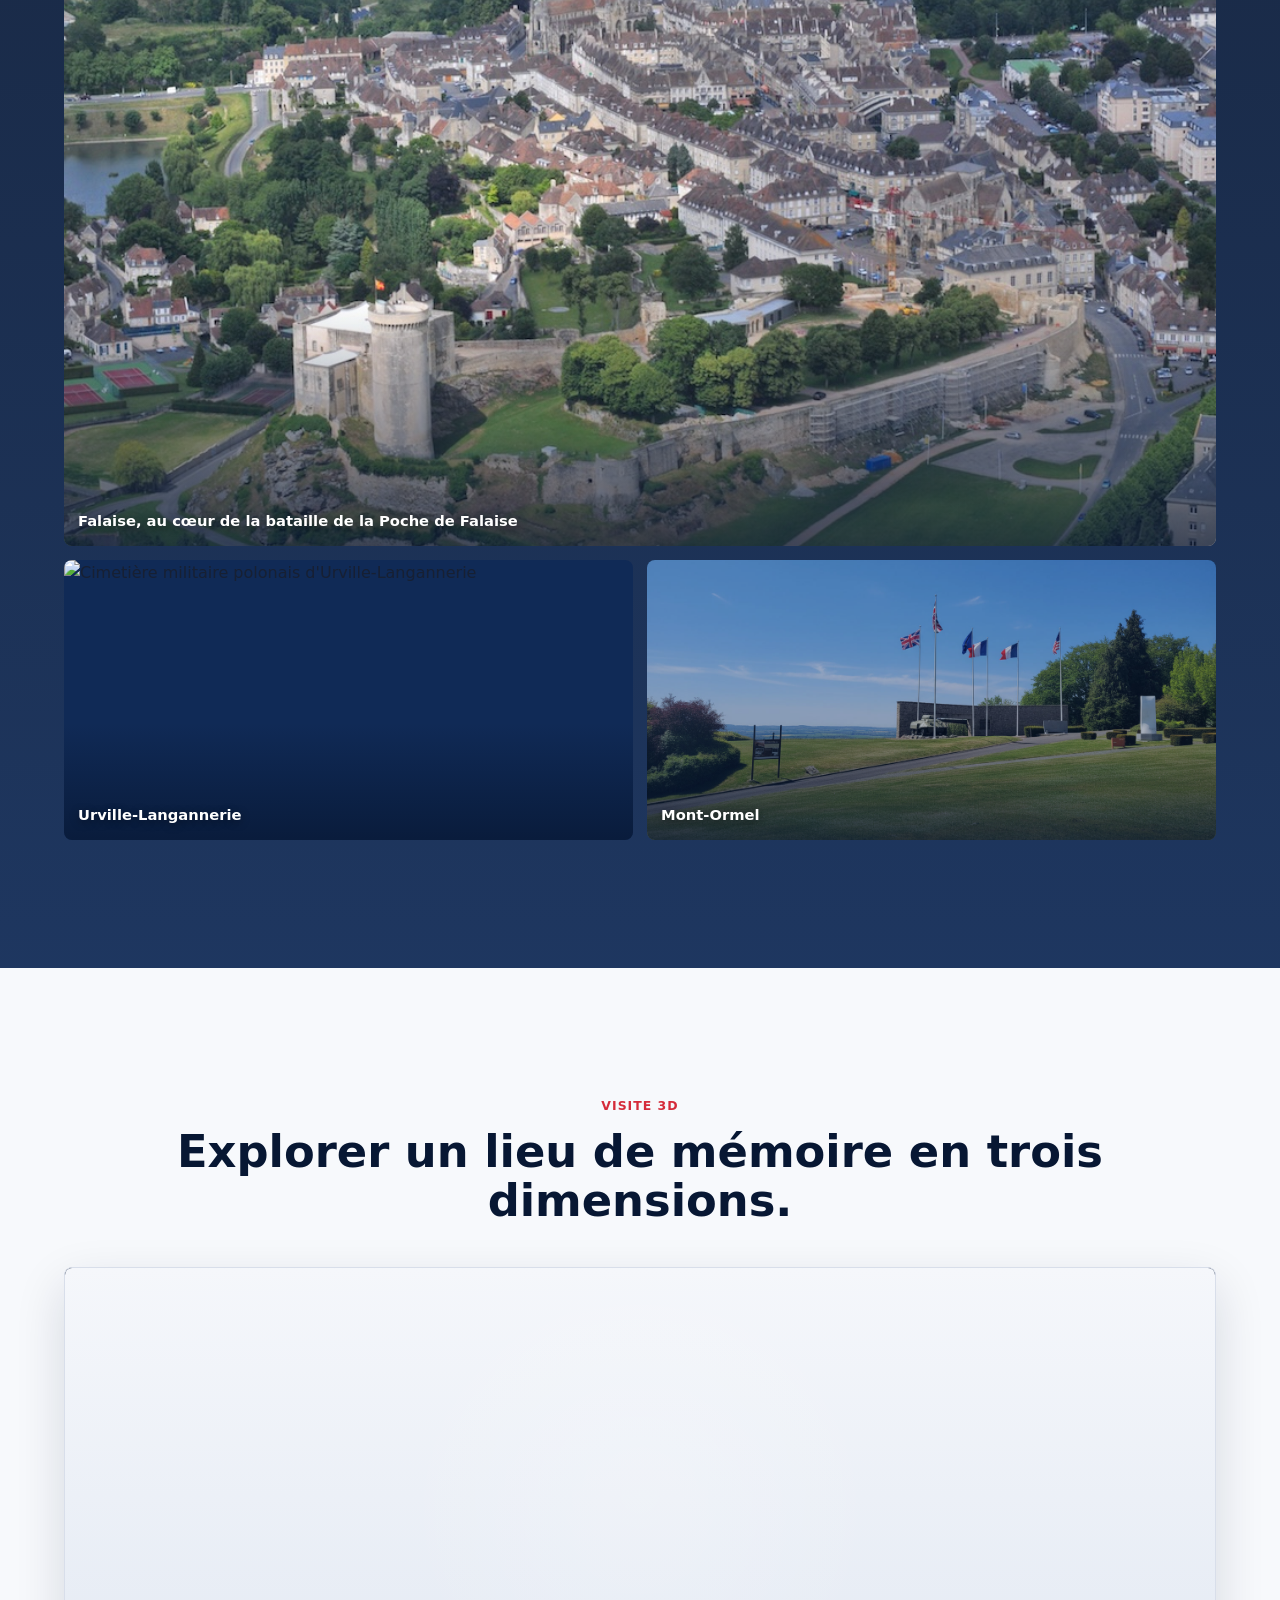
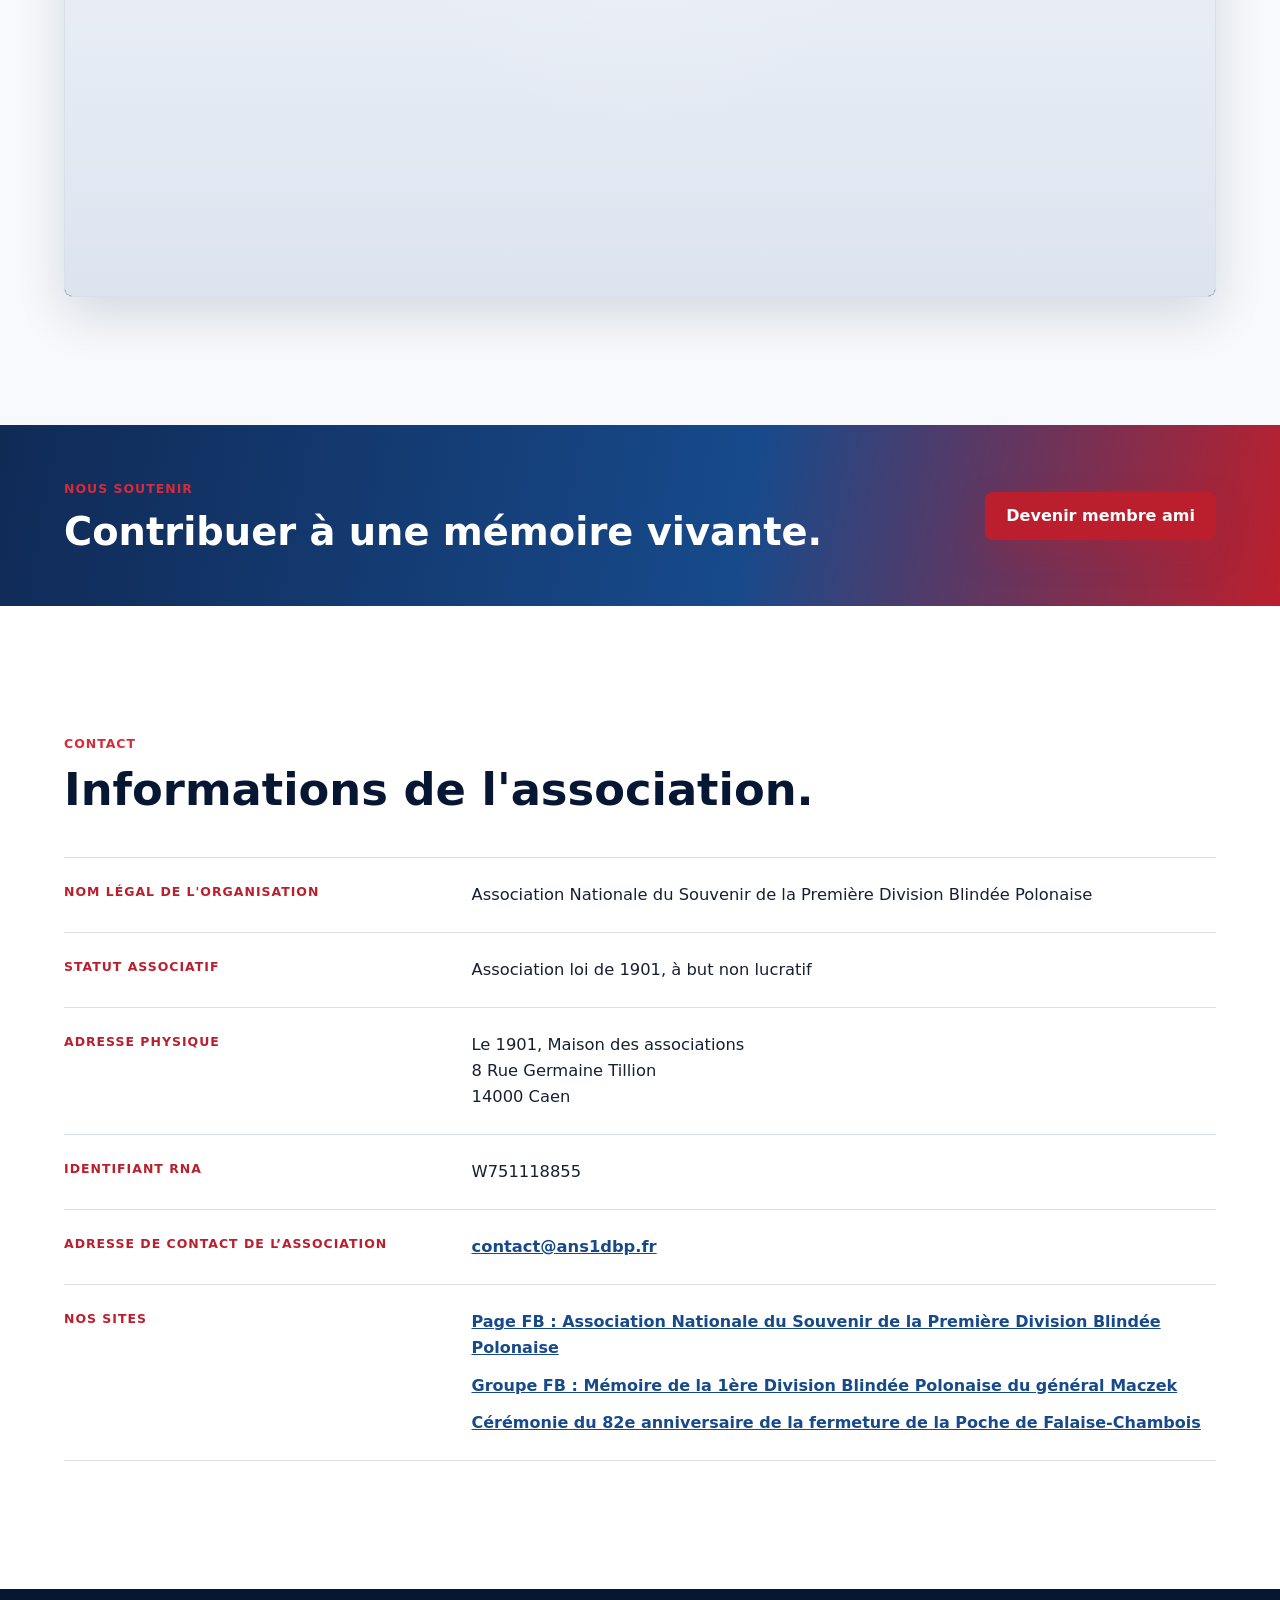
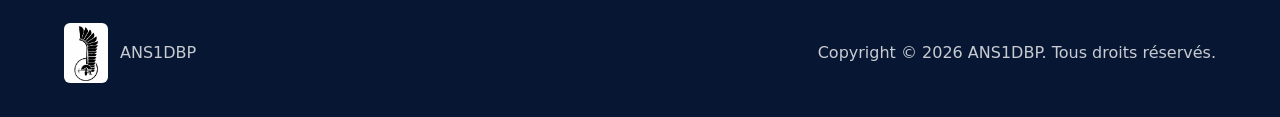
==== commit c49d32f5: "Add membership signup links" ====
--- a/index.html
+++ b/index.html
@@ -68,6 +68,7 @@
             <a class="button button-primary" href="fermeture-poche-falaise-chambois.html" target="_blank" rel="noopener">Découvrir la cérémonie du 23 août 2026</a>
             <a class="button button-secondary" href="#association">Découvrir l'association</a>
             <a class="button button-secondary" href="#contact">Nous contacter</a>
+            <a class="button button-secondary" href="https://ans1dbp.s2.yapla.com/fr/espace-membres" target="_blank" rel="noopener">Devenir membre ami</a>
           </div>
         </div>
       </section>
@@ -211,7 +212,7 @@
             <h2>Contribuer à une mémoire vivante.</h2>
           </div>
           <div class="support-actions" aria-label="Actions de soutien">
-            <a class="button button-primary" href="#contact">Acheter</a>
+            <a class="button button-primary" href="https://ans1dbp.s2.yapla.com/fr/espace-membres" target="_blank" rel="noopener">Devenir membre ami</a>
           </div>
         </div>
       </section>
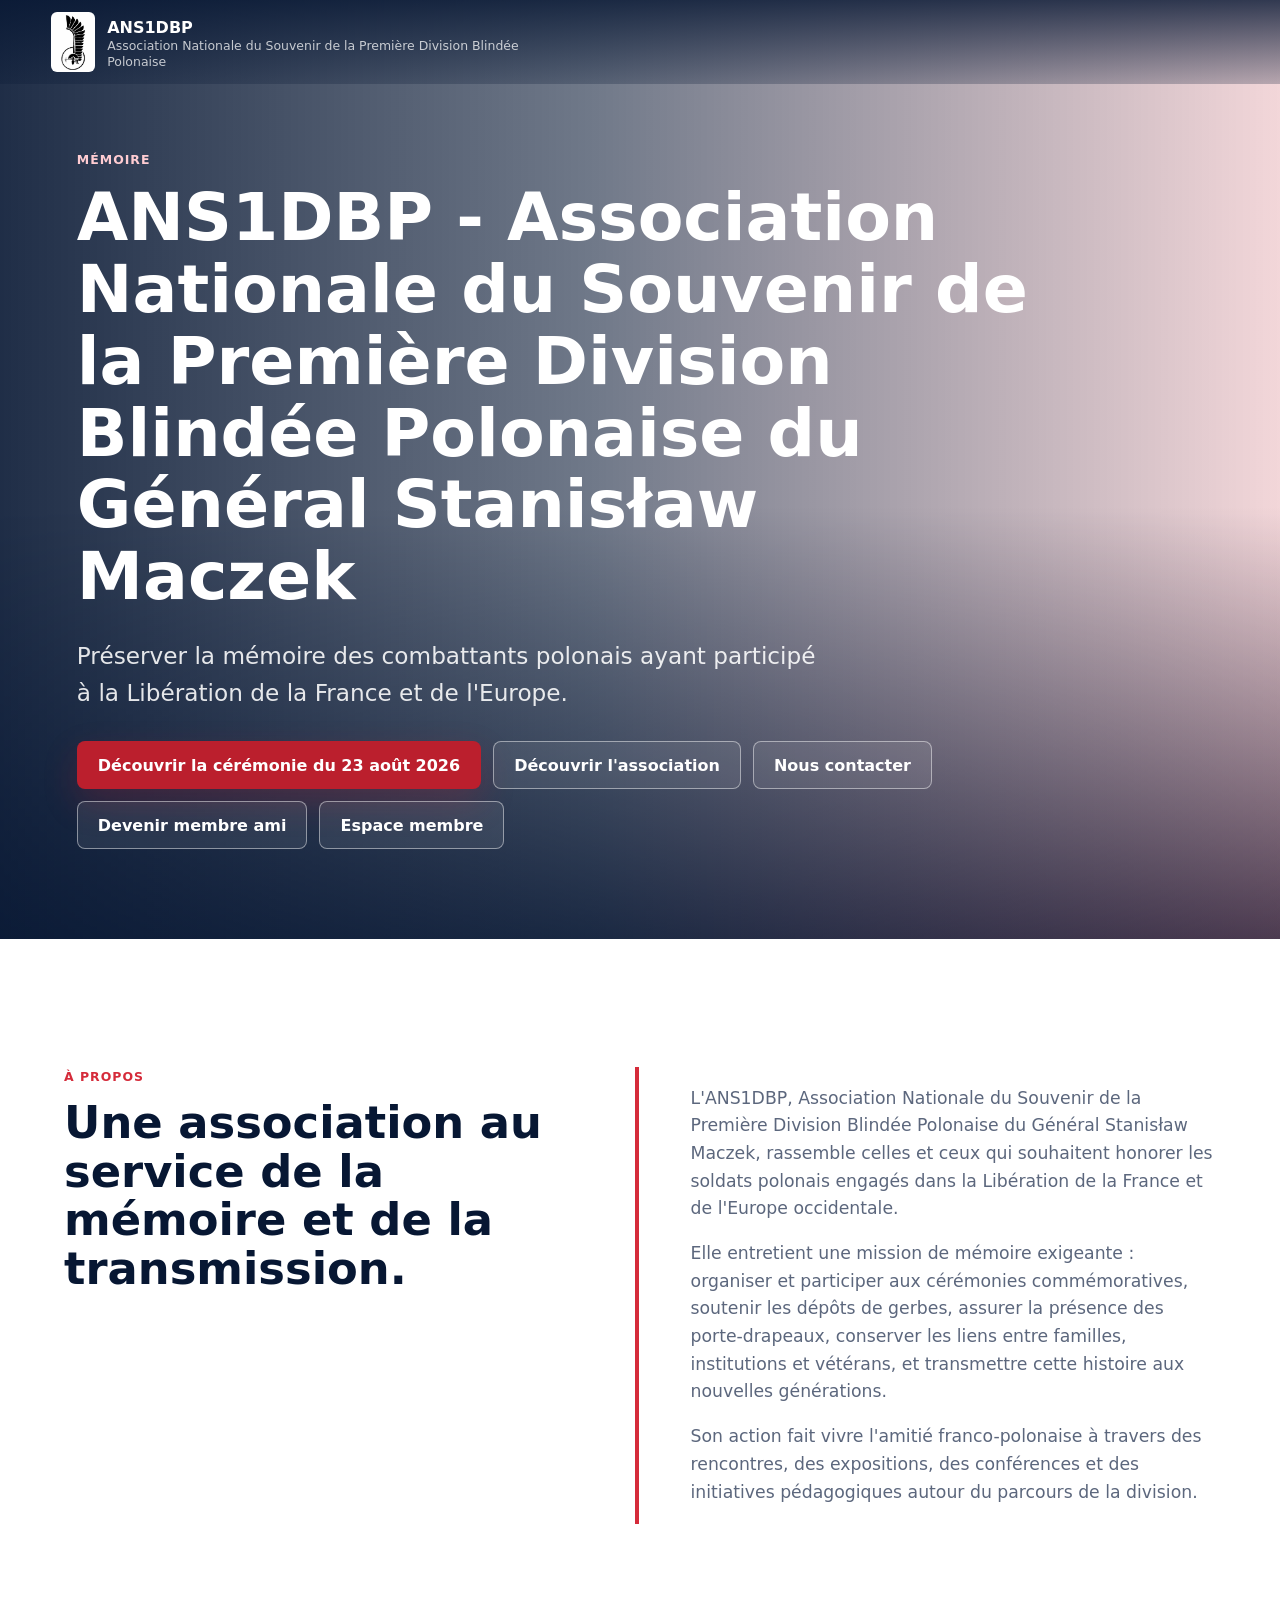
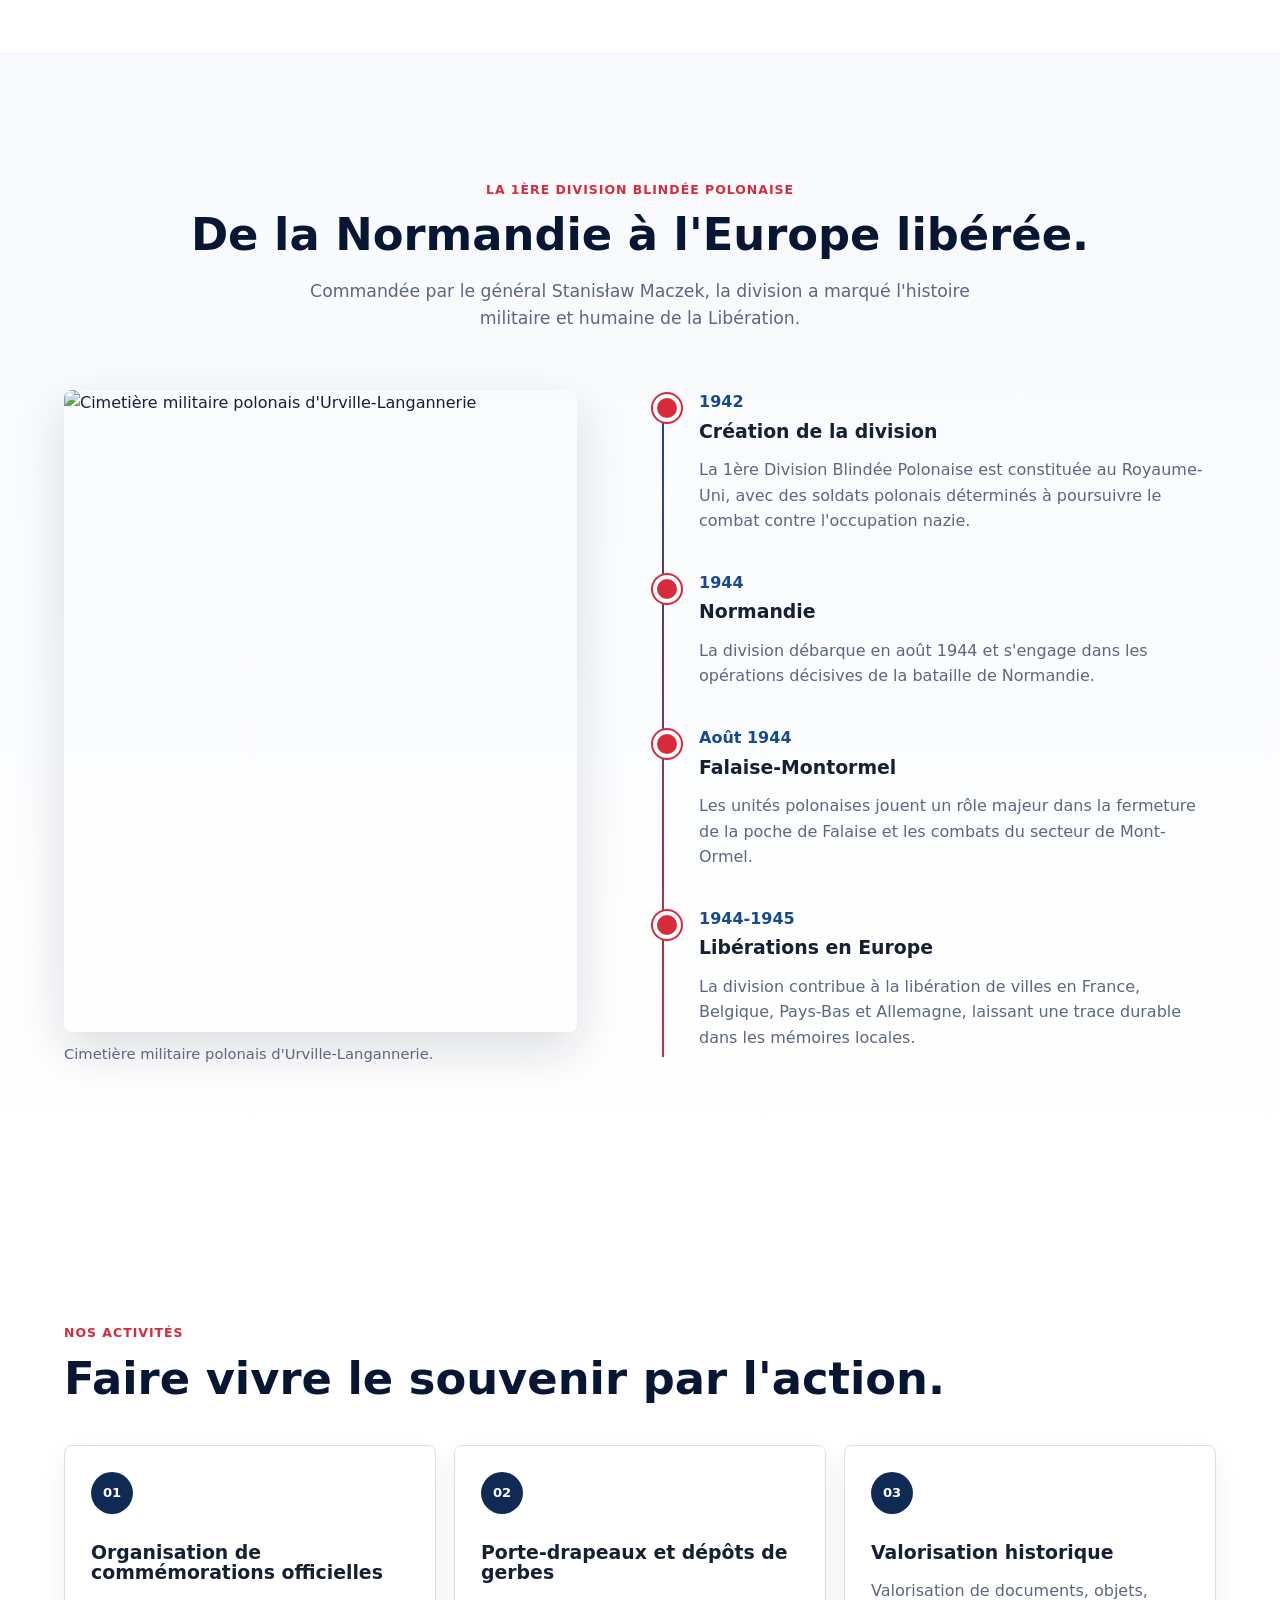
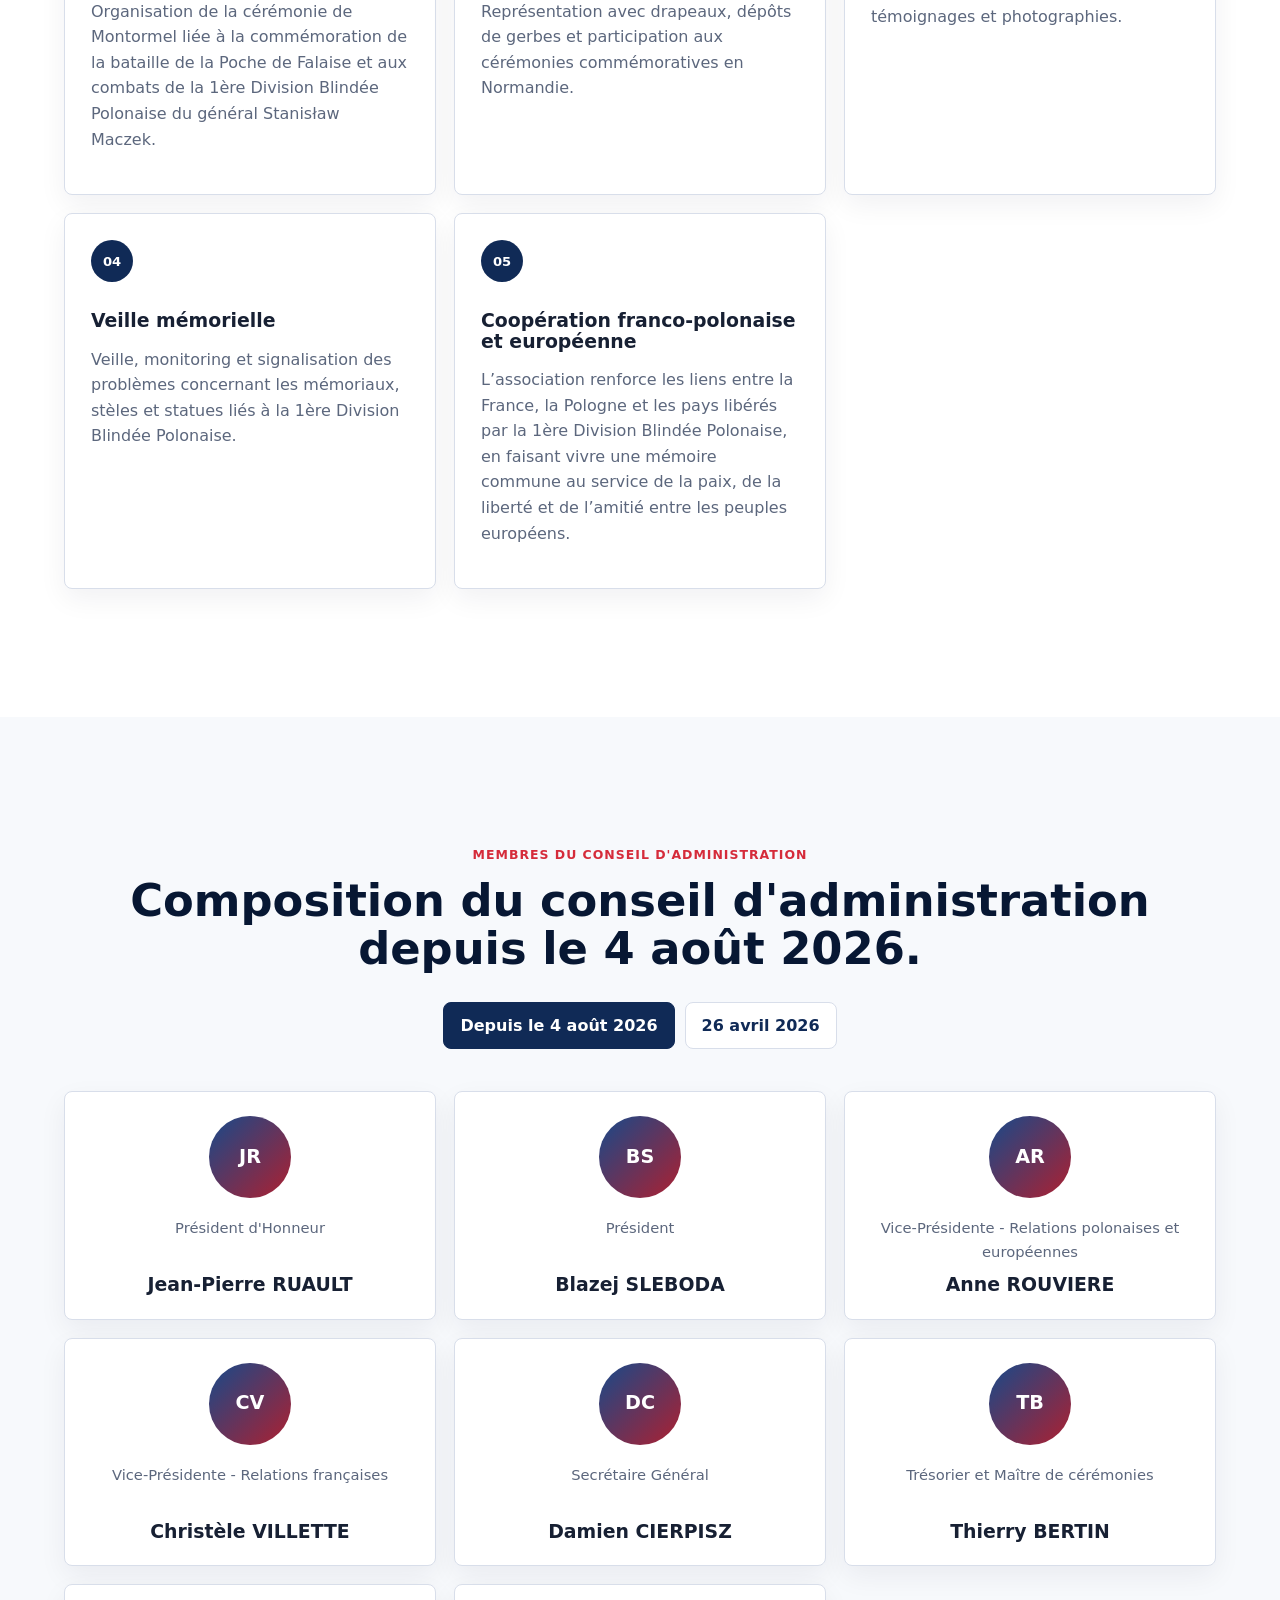
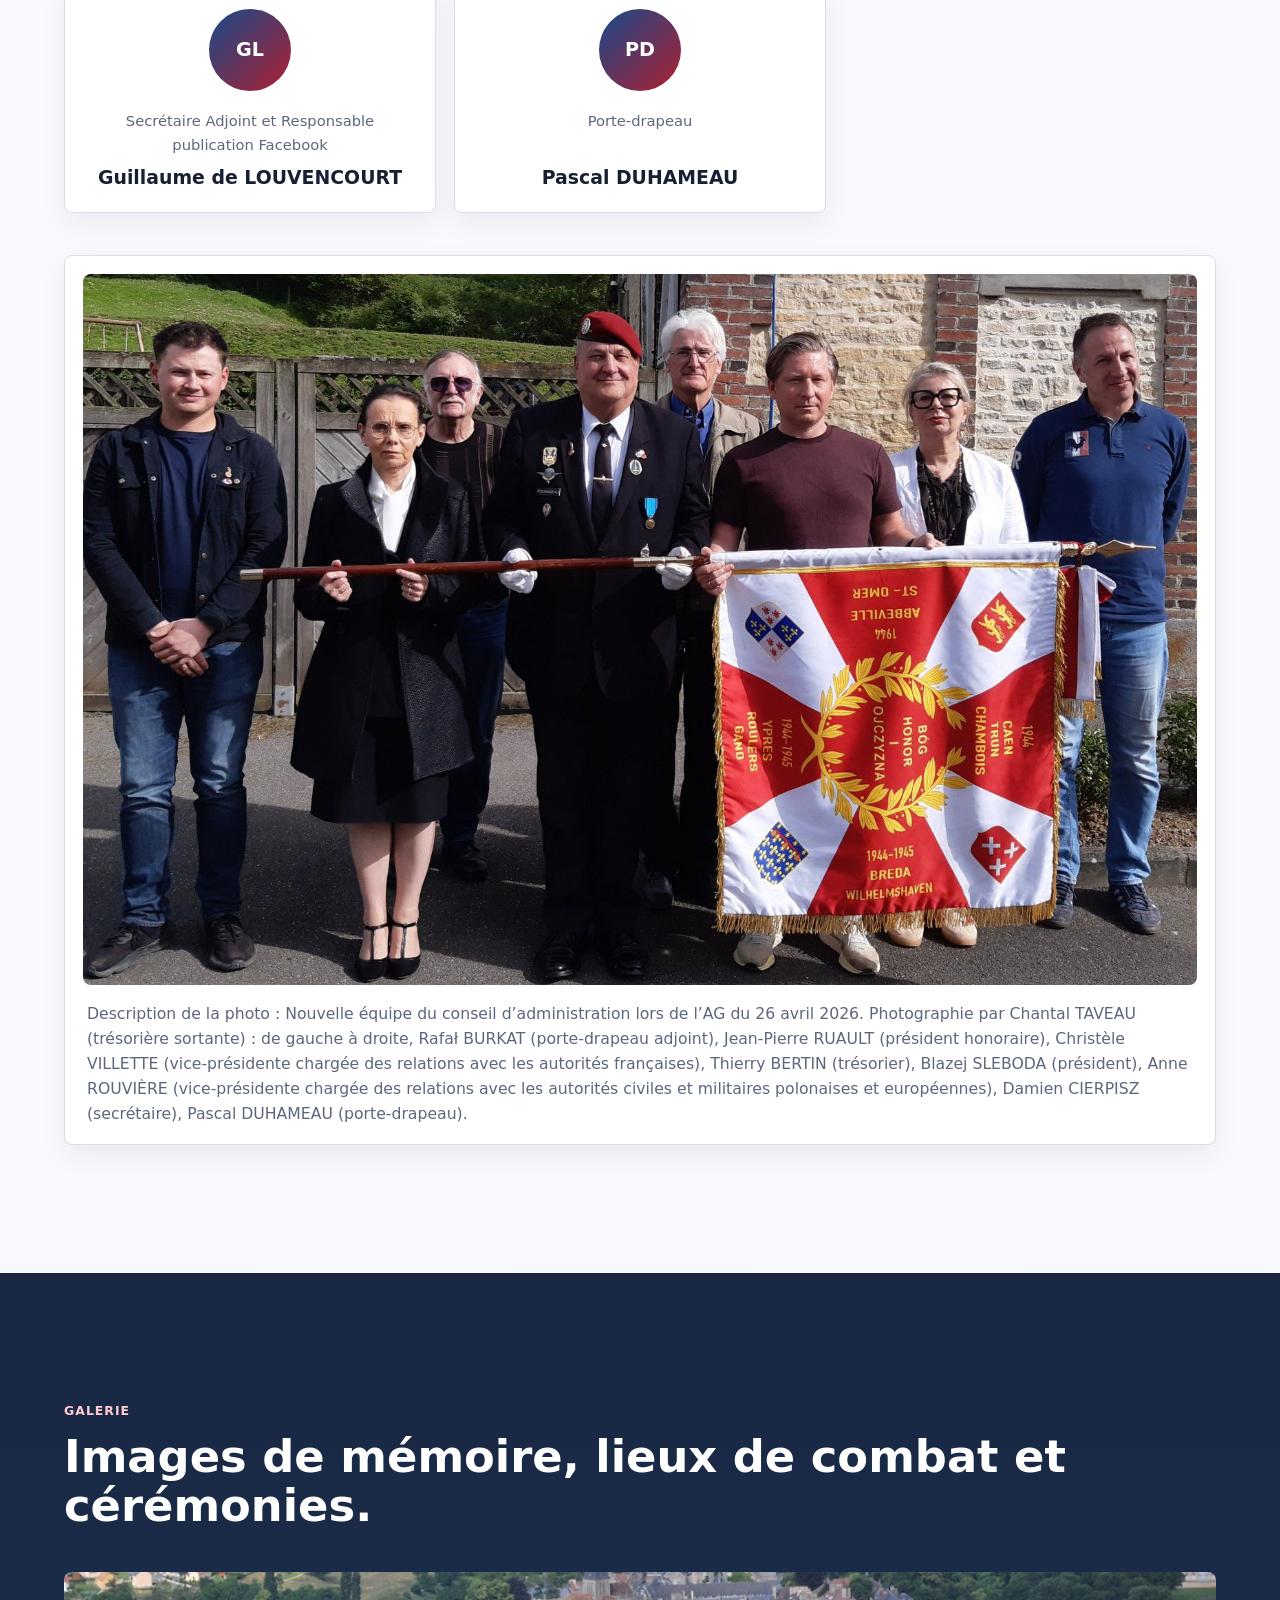
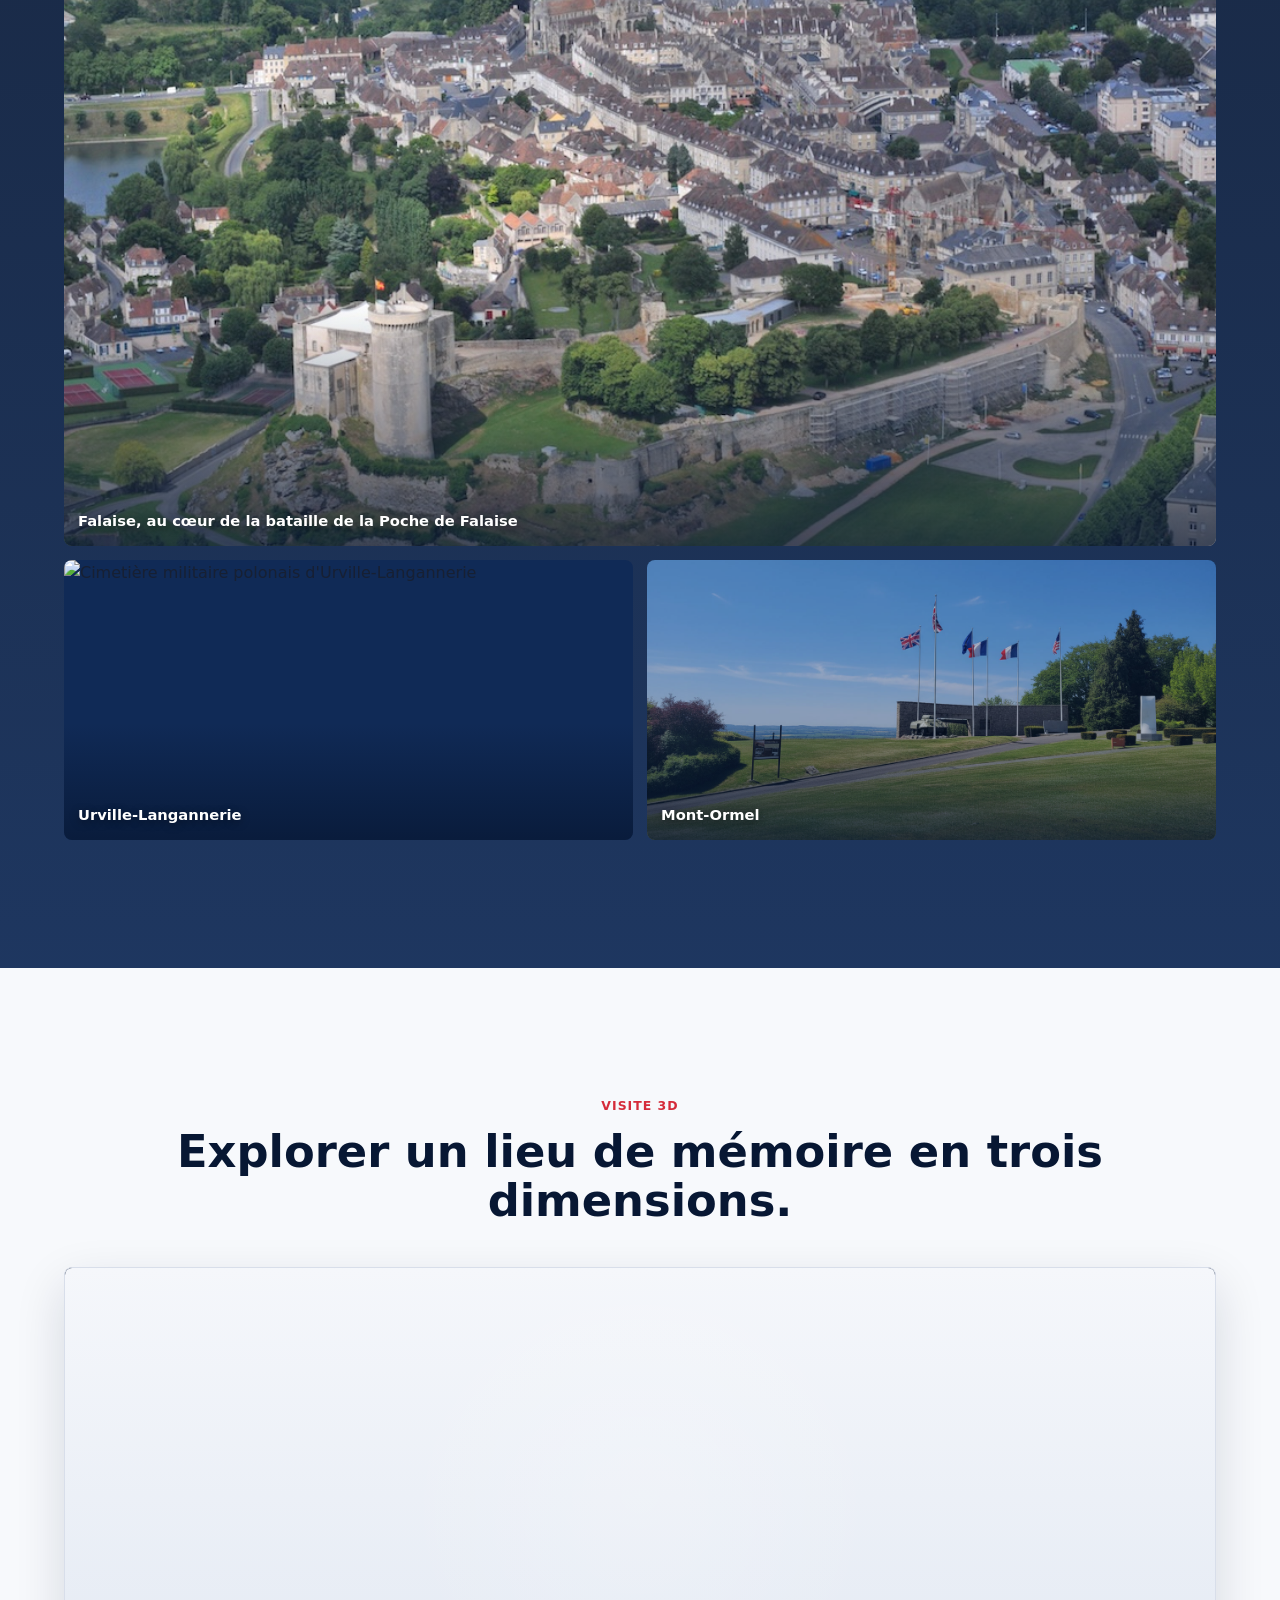
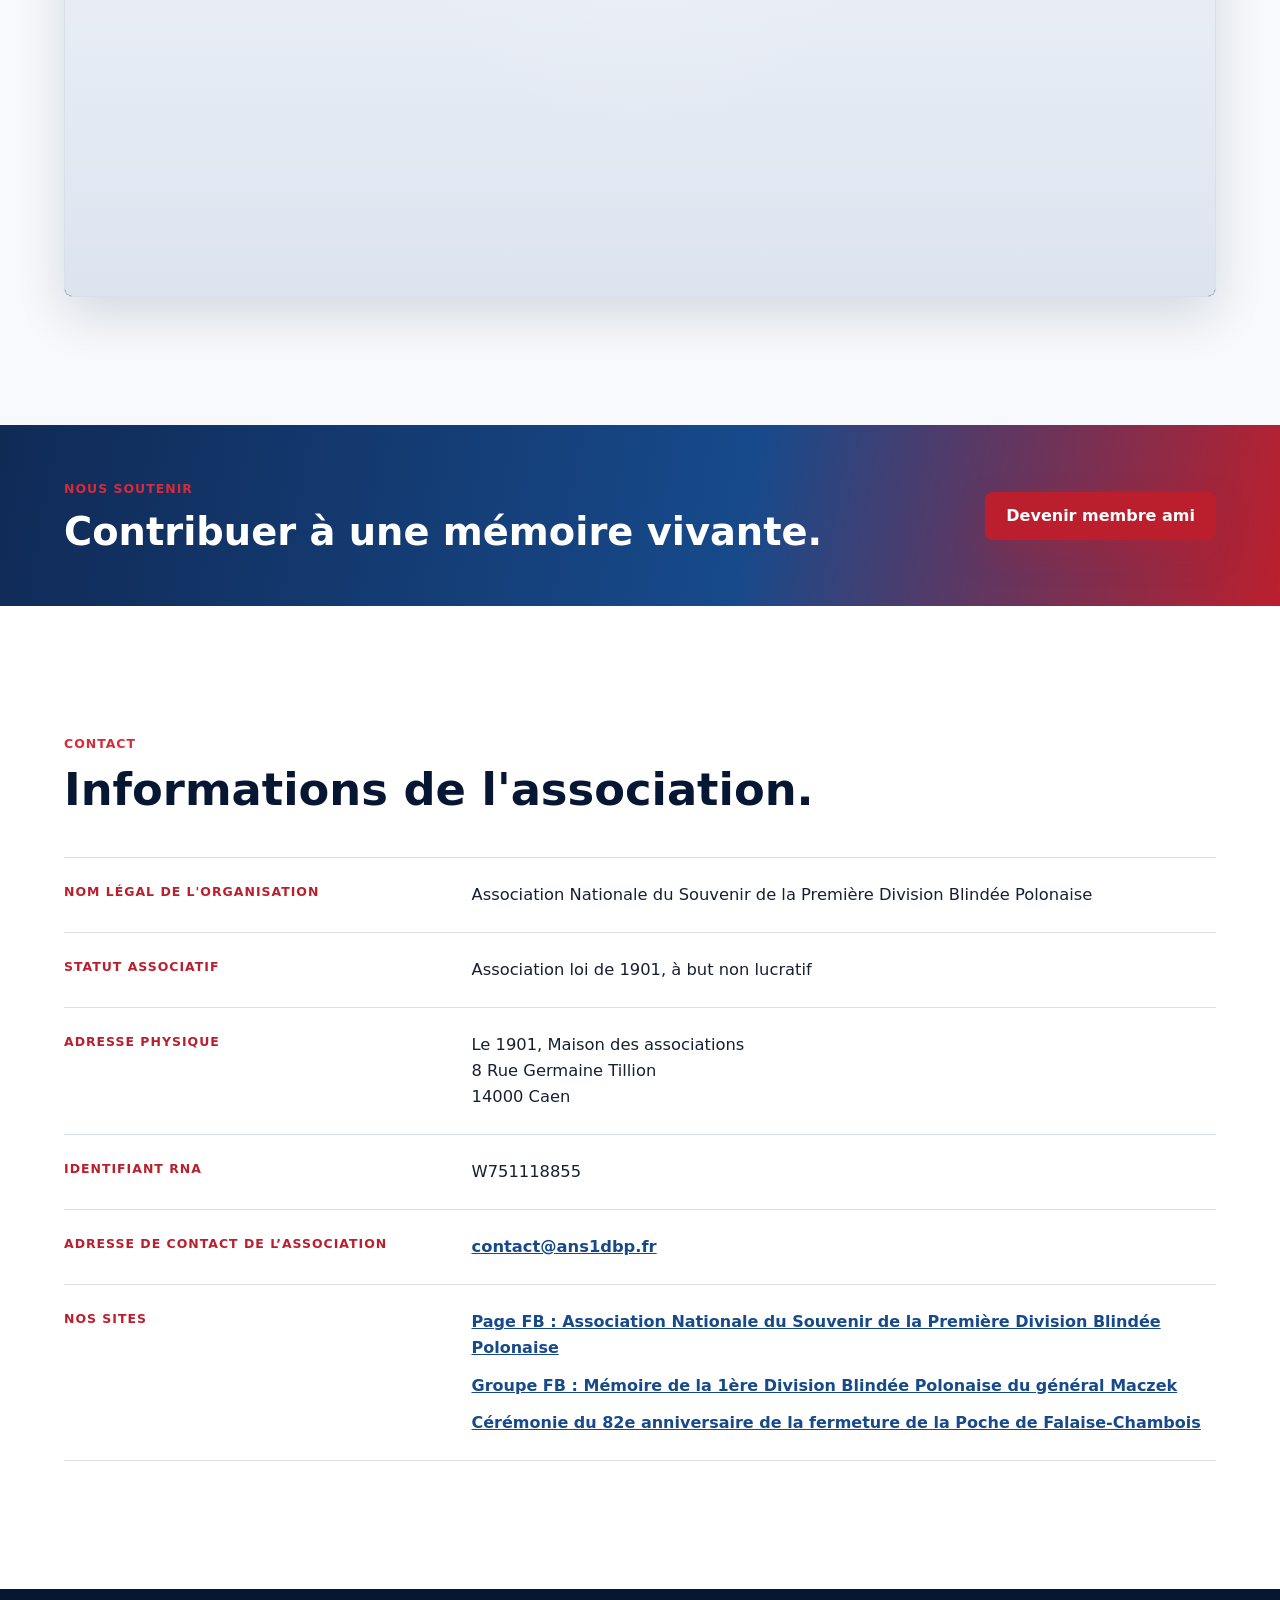
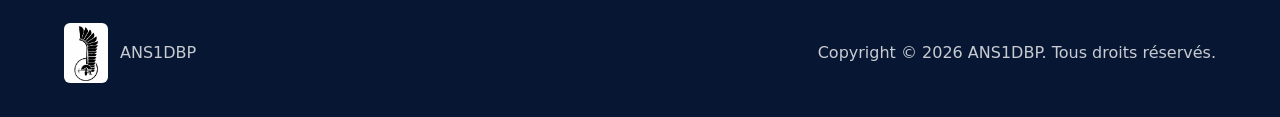
==== commit 1b14802a: "Add member area link" ====
--- a/index.html
+++ b/index.html
@@ -67,8 +67,9 @@
           <div class="hero-actions">
             <a class="button button-primary" href="fermeture-poche-falaise-chambois.html" target="_blank" rel="noopener">Découvrir la cérémonie du 23 août 2026</a>
             <a class="button button-secondary" href="#association">Découvrir l'association</a>
-            <a class="button button-secondary" href="#contact">Nous contacter</a>
+            <a class="button button-secondary" href="#nos-sites">Nous contacter</a>
             <a class="button button-secondary" href="https://ans1dbp.s2.yapla.com/fr/espace-membres" target="_blank" rel="noopener">Devenir membre ami</a>
+            <a class="button button-secondary" href="https://ans1dbp.s2.yapla.com/fr/espace-membres/authentication/" target="_blank" rel="noopener">Espace membre</a>
           </div>
         </div>
       </section>
@@ -244,7 +245,7 @@
               <span class="contact-label">Adresse de contact de l’association</span>
               <p><a href="mailto:contact@ans1dbp.fr">contact@ans1dbp.fr</a></p>
             </article>
-            <article class="contact-card social-card" role="listitem">
+            <article id="nos-sites" class="contact-card social-card" role="listitem">
               <span class="contact-label">Nos sites</span>
               <ul class="site-list">
                 <li>
